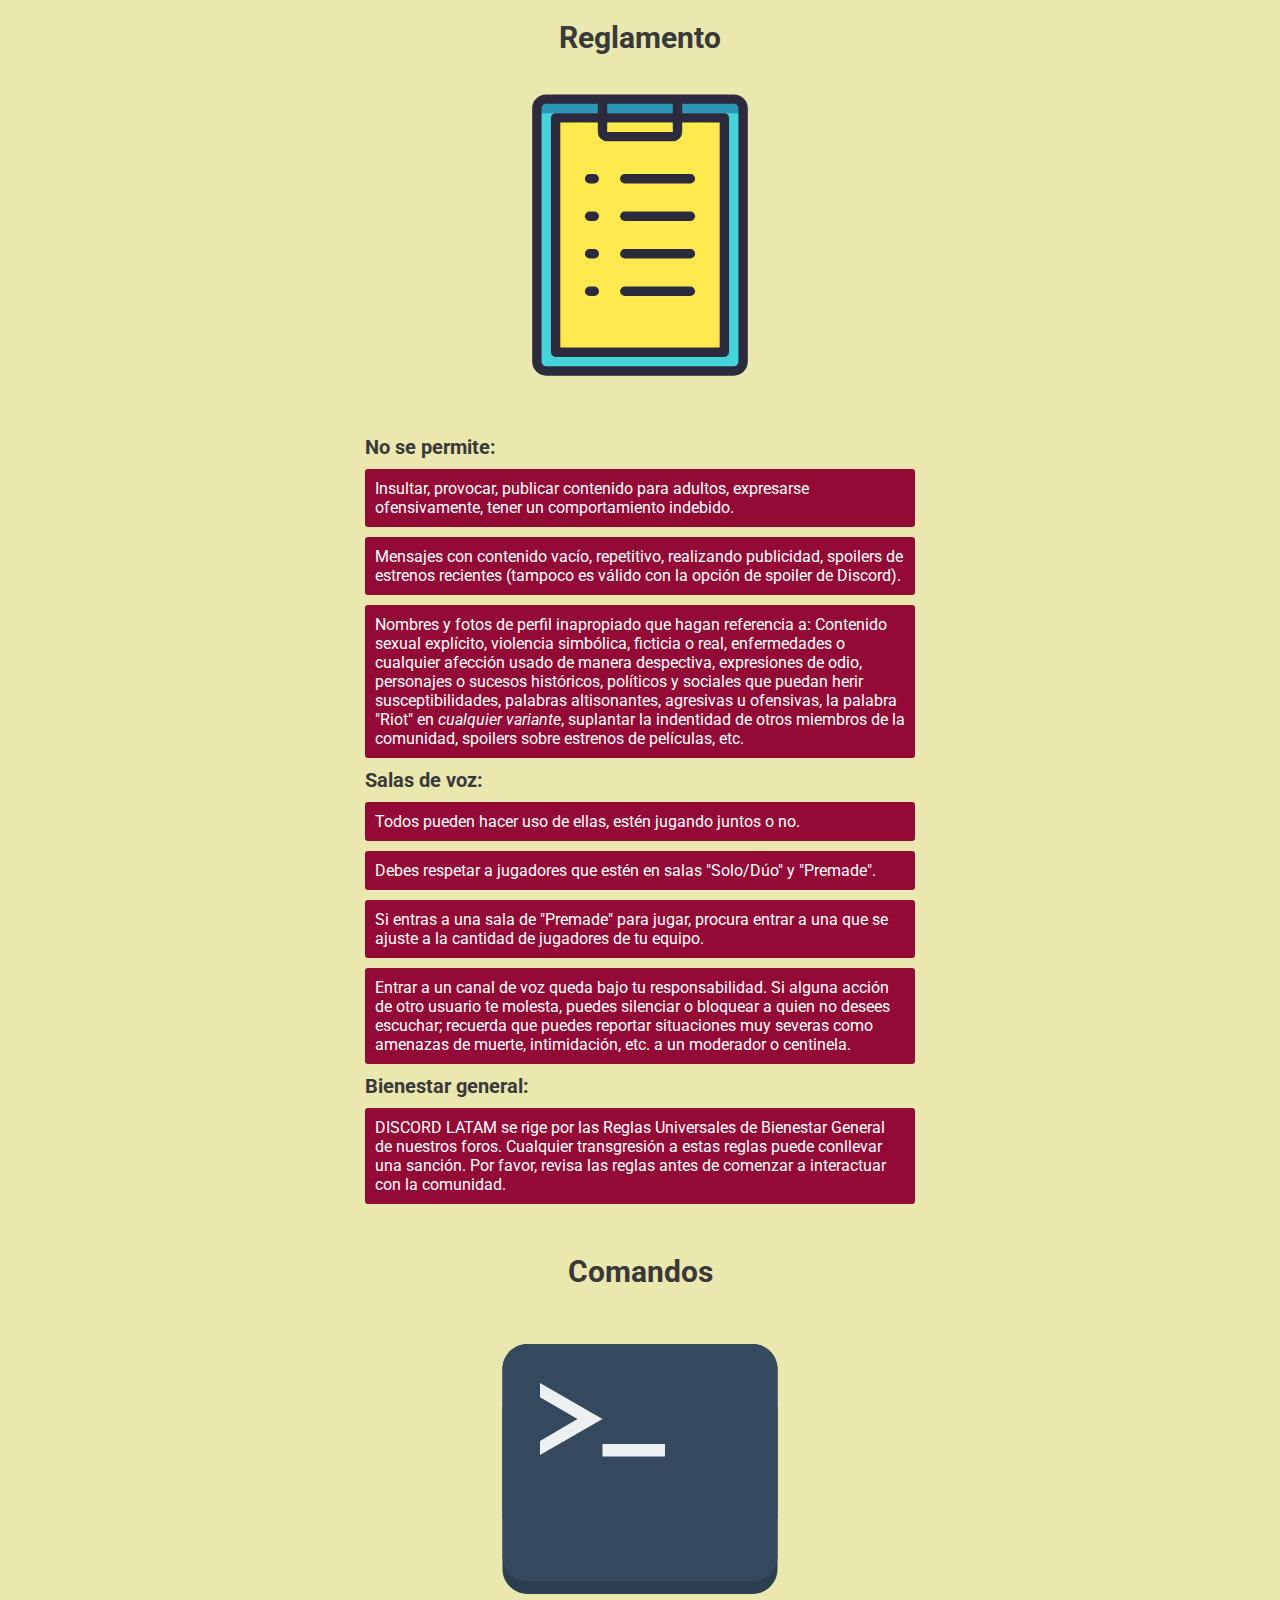
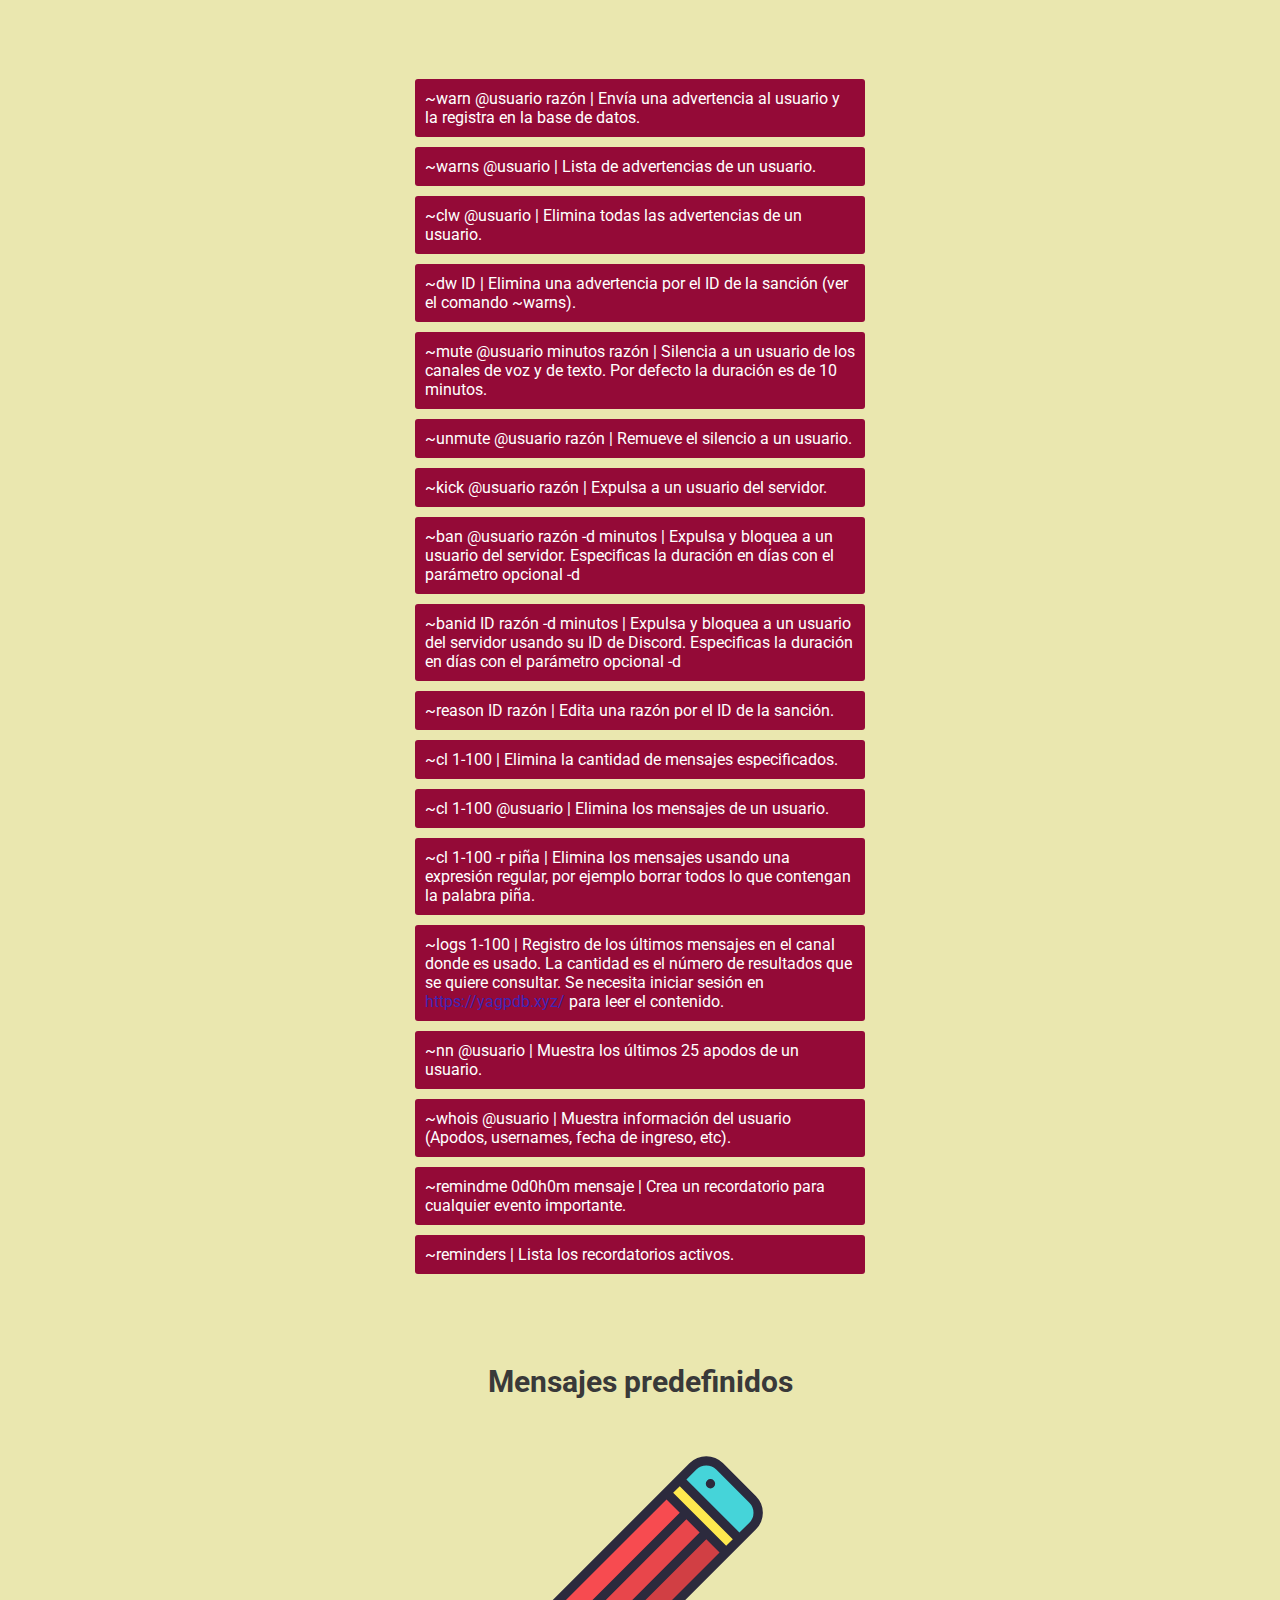
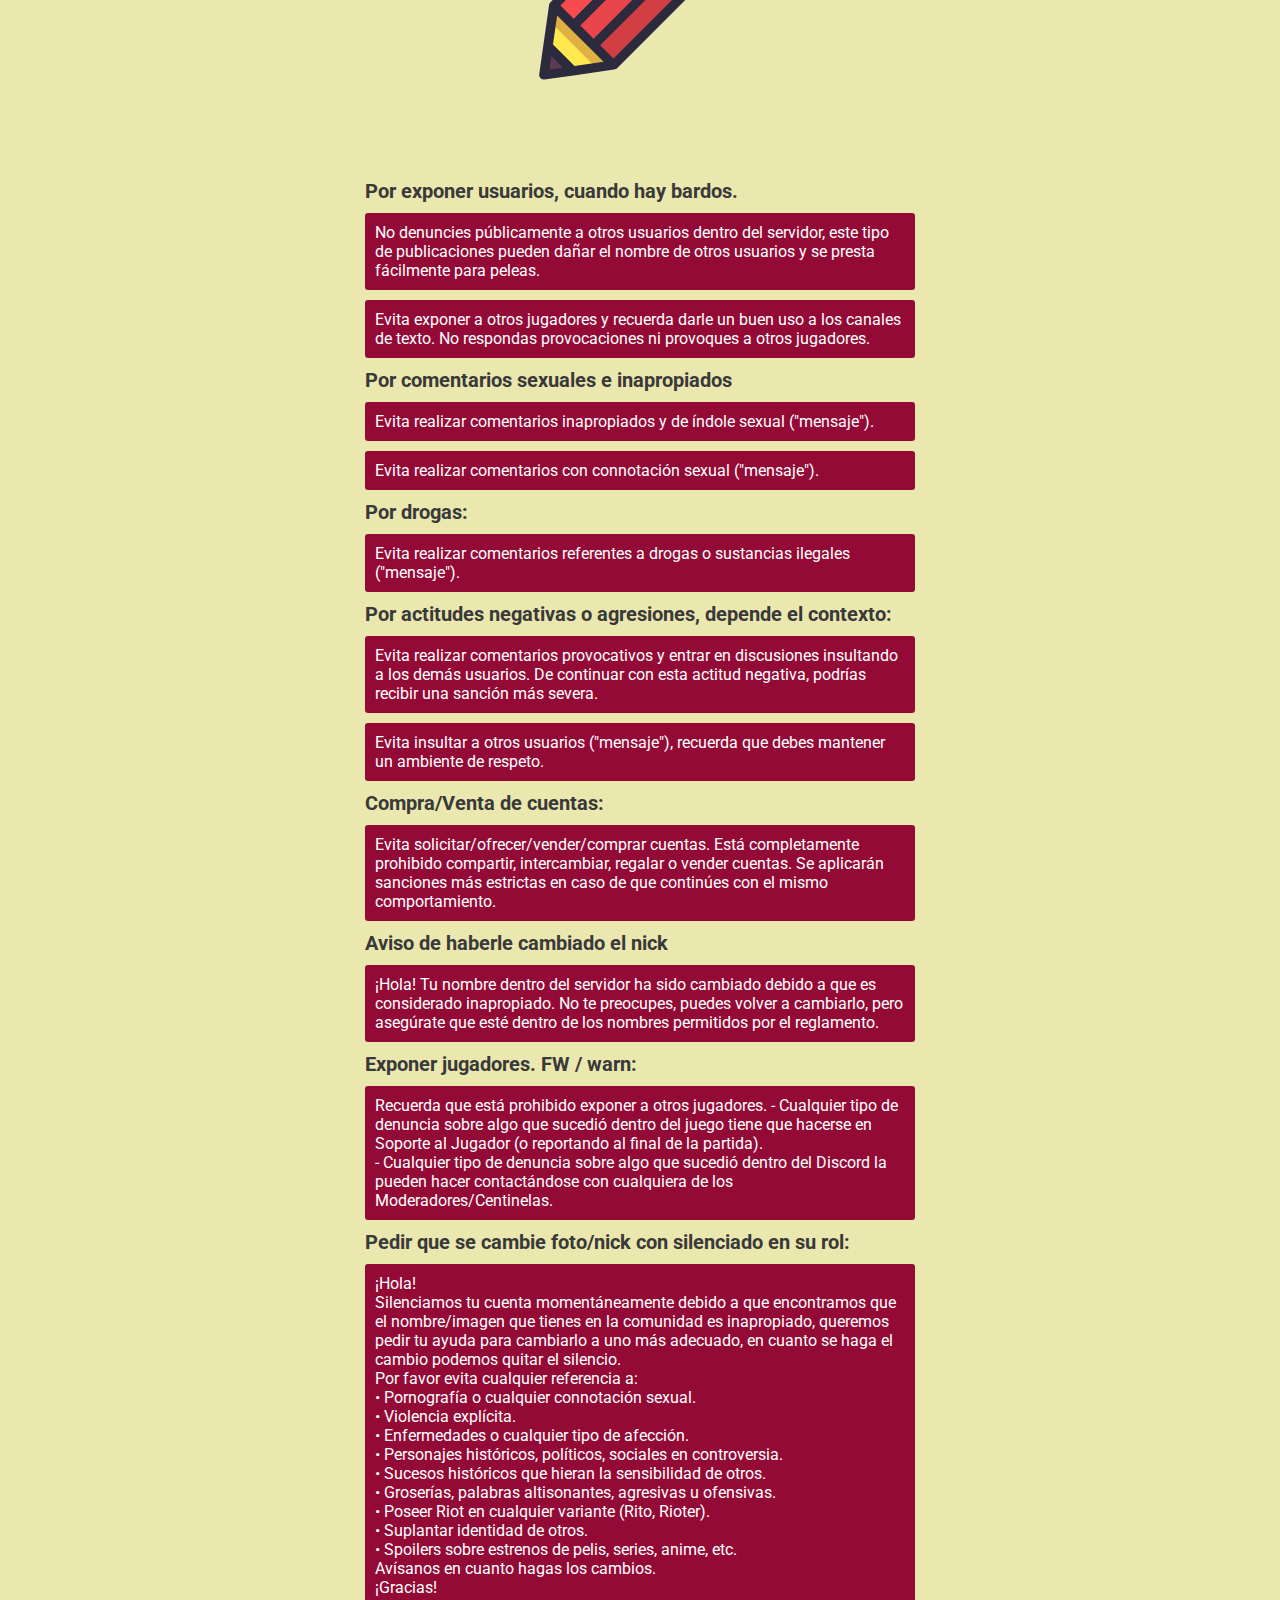
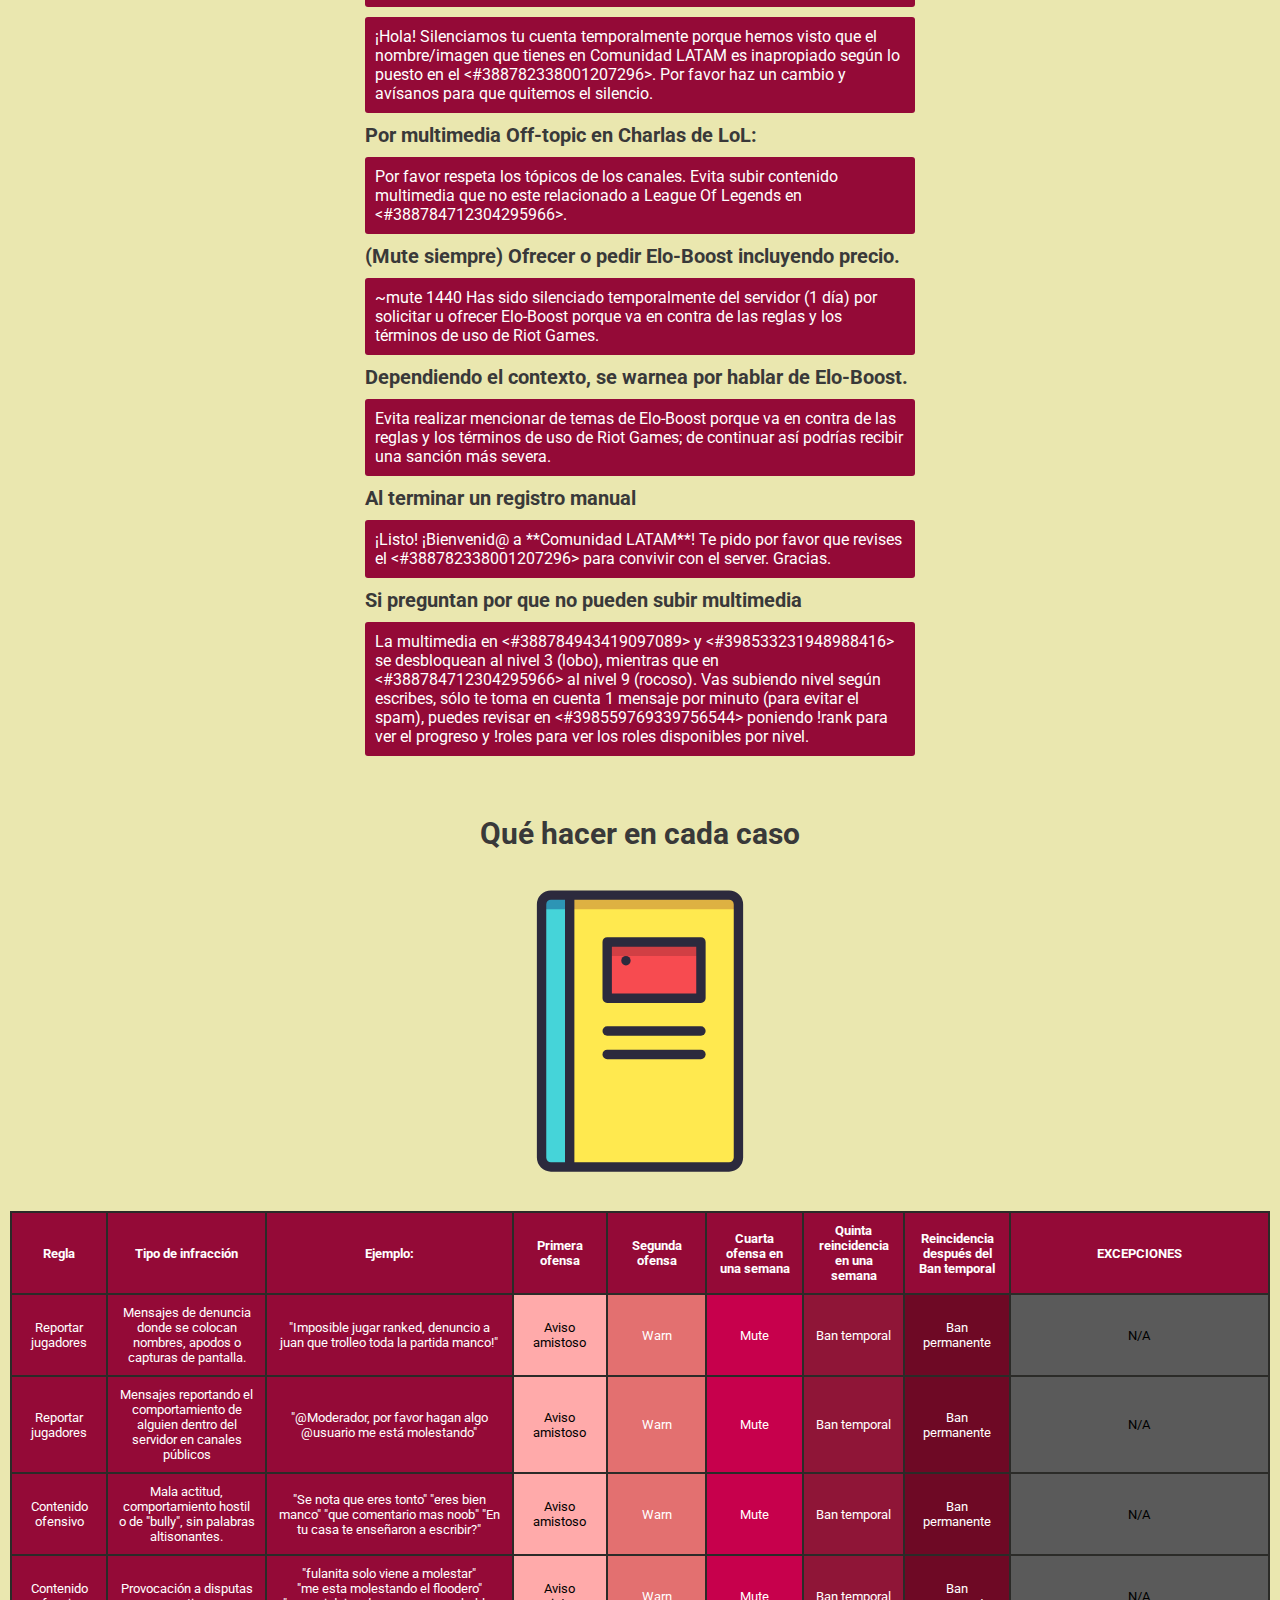
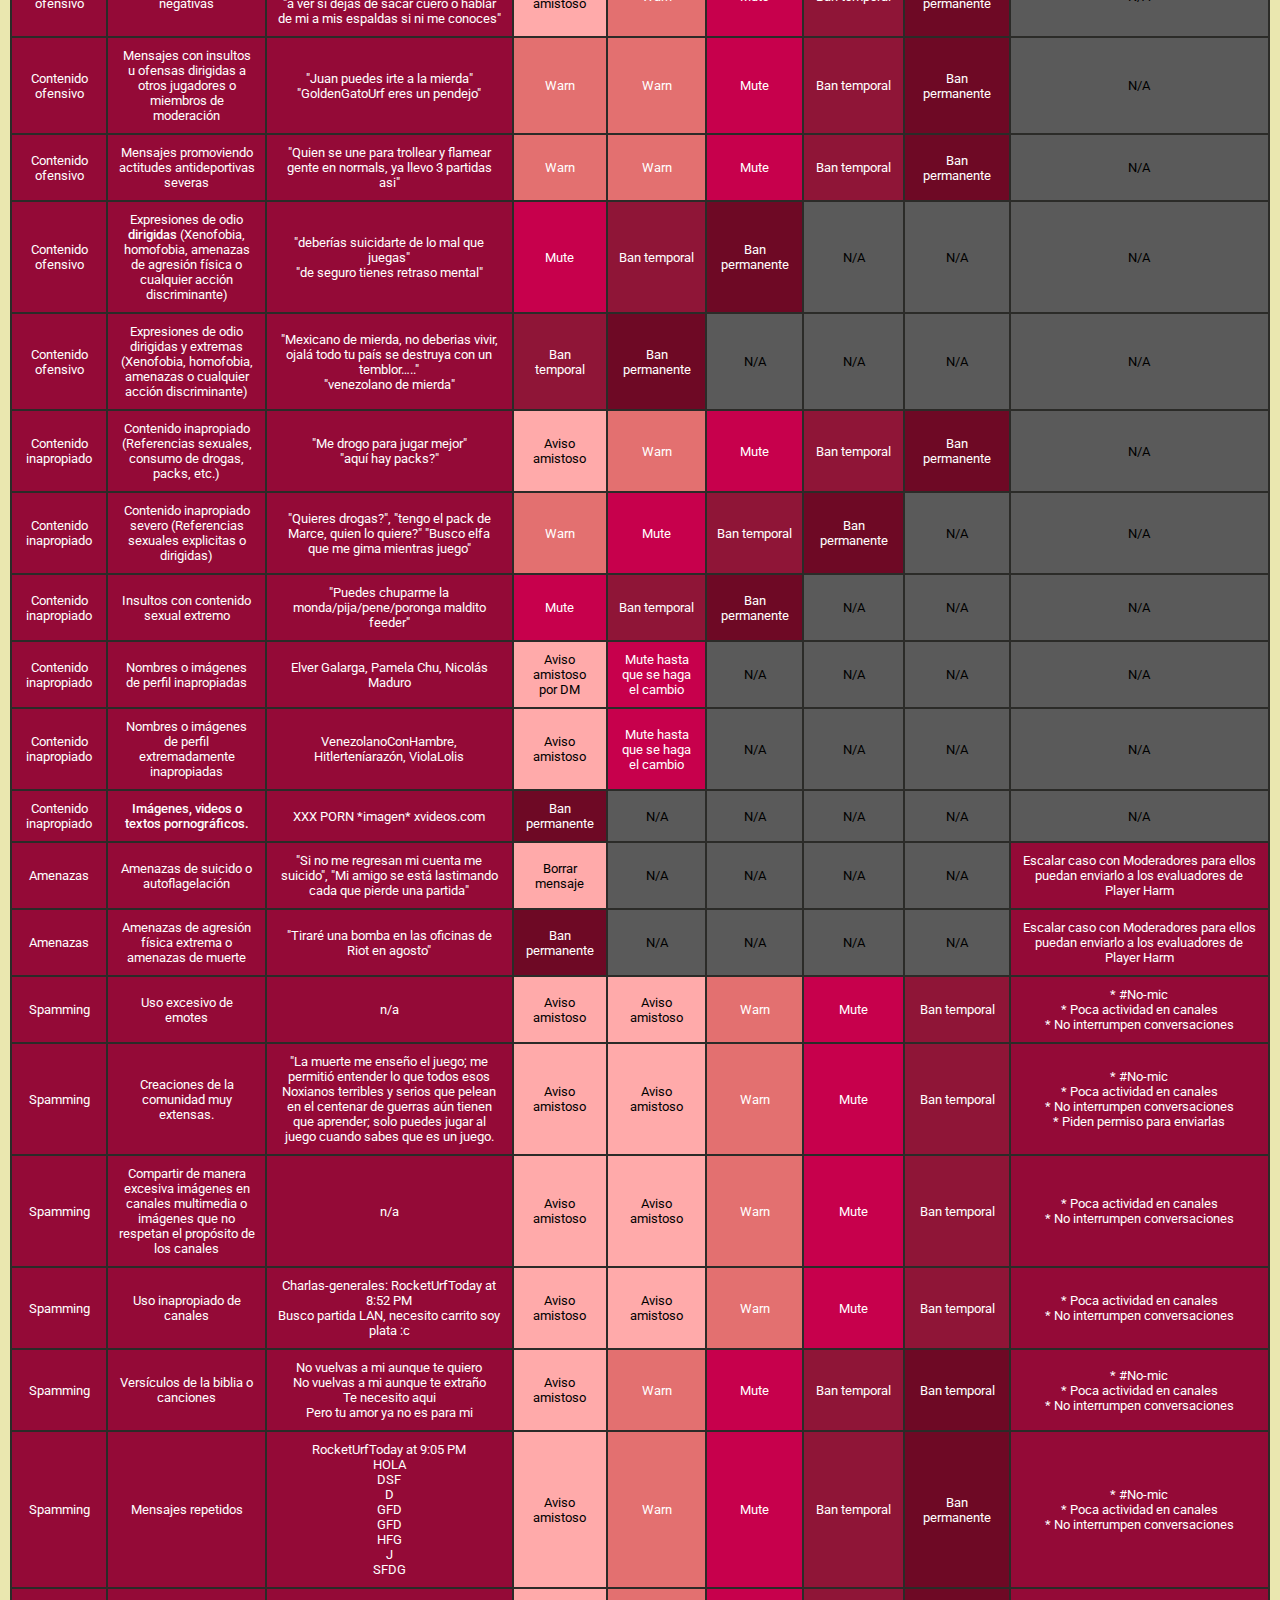
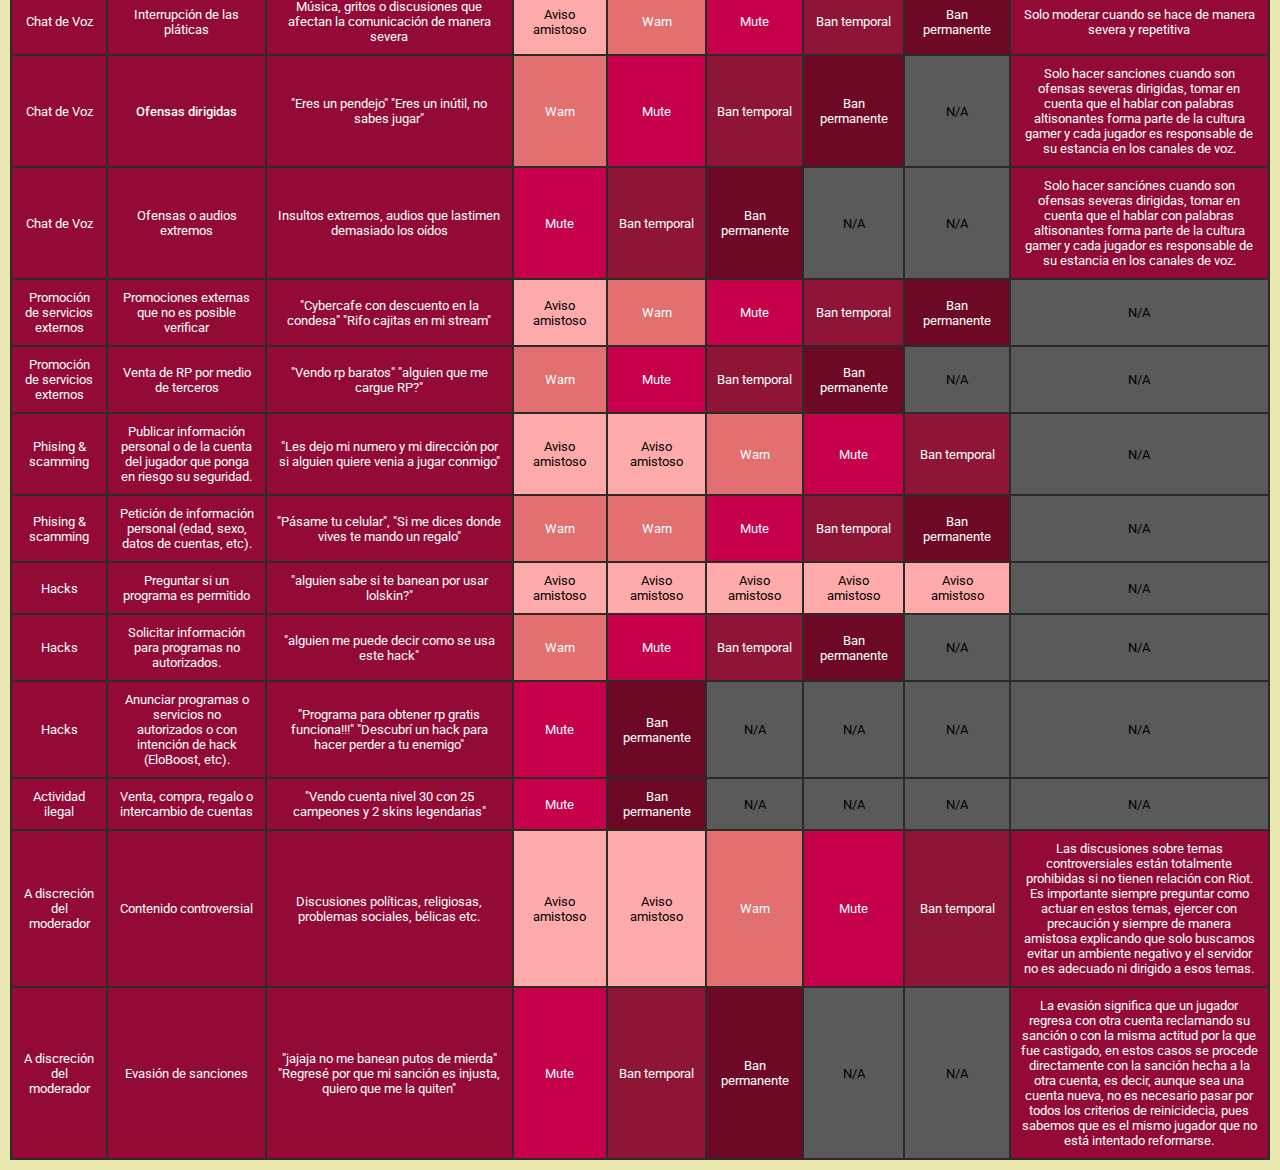
==== index.html @ f8a3f1a3 "Add files via upload" ====
<!DOCTYPE html>
<html lang="es-MX">
<head>
	<meta charset="UTF-8">
	<title>Ward Guide</title>
	<link href="https://fonts.googleapis.com/css?family=Roboto:400,500,700&display=swap" rel="stylesheet">
	<link rel="stylesheet" href="styles/css/main.css">
</head>
<body>
	<div class="main-container">
		<section>
			<div>
				<h2>Reglamento</h2>
				<img src="styles/images/regulation.svg">
				<ul>
					<p>No se permite:</p>
					<li>Insultar, provocar, publicar contenido para adultos, expresarse ofensivamente, tener un comportamiento indebido.</li>
					<li>Mensajes con contenido vacío, repetitivo, realizando publicidad, spoilers de estrenos recientes (tampoco es válido con la opción de spoiler de Discord).</li>
					<li>Nombres y fotos de perfil inapropiado que hagan referencia a: Contenido sexual explícito, violencia simbólica, ficticia o real, enfermedades o cualquier afección usado de manera despectiva, expresiones de odio, personajes o sucesos históricos, políticos y sociales que puedan herir susceptibilidades, palabras altisonantes, agresivas u ofensivas, la palabra "Riot" en <i>cualquier variante</i>, suplantar la indentidad de otros miembros de la comunidad, spoilers sobre estrenos de películas, etc.</li>
					<p>Salas de voz:</p>
					<li>Todos pueden hacer uso de ellas, estén jugando juntos o no.</li>
					<li>Debes respetar a jugadores que estén en salas "Solo/Dúo" y "Premade".</li>
					<li>Si entras a una sala de "Premade" para jugar, procura entrar a una que se ajuste a la cantidad de jugadores de tu equipo.</li>
					<li>Entrar a un canal de voz queda bajo tu responsabilidad. Si alguna acción de otro usuario te molesta, puedes silenciar o bloquear a quien no desees escuchar; recuerda que puedes reportar situaciones muy severas como amenazas de muerte, intimidación, etc. a un moderador o centinela.</li>
					<p>Bienestar general:</p>
					<li>DISCORD LATAM se rige por las Reglas Universales de Bienestar General de nuestros foros. Cualquier transgresión a estas reglas puede conllevar una sanción. Por favor, revisa las reglas antes de comenzar a interactuar con la comunidad.</li>
				</ul>

				<div>
					<h2>Comandos</h2>
					<img src="styles/images/commands.svg">
					<ul>
						<li>~warn @usuario razón | Envía una advertencia al usuario y la registra en la base de datos.</li>
						<li>~warns @usuario | Lista de advertencias de un usuario.</li>
						<li>~clw @usuario | Elimina todas las advertencias de un usuario.</li>
						<li>~dw ID | Elimina una advertencia por el ID de la sanción (ver el comando ~warns).</li>
						<li>~mute @usuario minutos razón | Silencia a un usuario de los canales de voz y de texto. Por defecto la duración es de 10 minutos.</li>
						<li>~unmute @usuario razón | Remueve el silencio a un usuario.</li>
						<li>~kick @usuario razón | Expulsa a un usuario del servidor.</li>
						<li>~ban @usuario razón -d minutos | Expulsa y bloquea a un usuario del servidor. Especificas la duración en días con el parámetro opcional -d</li>
						<li>~banid ID razón -d minutos | Expulsa y bloquea a un usuario del servidor usando su ID de Discord. Especificas la duración en días con el parámetro opcional -d</li>
						<li>~reason ID razón | Edita una razón por el ID de la sanción.</li>
						<li>~cl 1-100 | Elimina la cantidad de mensajes especificados.</li>
						<li>~cl 1-100 @usuario | Elimina los mensajes de un usuario.</li>
						<li>~cl 1-100 -r piña | Elimina los mensajes usando una expresión regular, por ejemplo borrar todos lo que contengan la palabra piña.</li>
						<li>~logs 1-100 | Registro de los últimos mensajes en el canal donde es usado. La cantidad es el número de resultados que se quiere consultar. Se necesita iniciar sesión en <a href="https://yagpdb.xyz/">https://yagpdb.xyz/</a> para leer el contenido.</li>
						<li>~nn @usuario | Muestra los últimos 25 apodos de un usuario.</li>
						<li>~whois @usuario | Muestra información del usuario (Apodos, usernames, fecha de ingreso, etc).</li>
						<li>~remindme 0d0h0m mensaje | Crea un recordatorio para cualquier evento importante.</li>
						<li>~reminders | Lista los recordatorios activos.</li>
					</ul>
				</div>
			</div>
			<div>
				<h2>Mensajes predefinidos</h2>
				<img id="rotate" src="styles/images/predefined_messages.svg">
				<ul>
					<p>Por exponer usuarios, cuando hay bardos.</p>
					<li>No denuncies públicamente a otros usuarios dentro del servidor, este tipo de publicaciones pueden dañar el nombre de otros usuarios y se presta fácilmente para peleas.</li>
					<li>Evita exponer a otros jugadores y recuerda darle un buen uso a los canales de texto. No respondas provocaciones ni provoques a otros jugadores.</li>
					<p>Por comentarios sexuales e inapropiados</p>
					<li>Evita realizar comentarios inapropiados y de índole sexual ("mensaje").</li>
					<li>Evita realizar comentarios con connotación sexual ("mensaje").</li>
					<p>Por drogas:</p>
					<li>Evita realizar comentarios referentes a drogas o sustancias ilegales ("mensaje").</li>
					<p>Por actitudes negativas o agresiones, depende el contexto:</p>
					<li>Evita realizar comentarios provocativos y entrar en discusiones insultando a los demás usuarios. De continuar con esta actitud negativa, podrías recibir una sanción más severa.</li>
					<li>Evita insultar a otros usuarios ("mensaje"), recuerda que debes mantener un ambiente de respeto.</li>
					<p>Compra/Venta de cuentas:</p>
					<li>Evita solicitar/ofrecer/vender/comprar cuentas. Está completamente prohibido compartir, intercambiar, regalar o vender cuentas. Se aplicarán sanciones más estrictas en caso de que continúes con el mismo comportamiento.</li>
					<p>Aviso de haberle cambiado el nick</p>
					<li>¡Hola! Tu nombre dentro del servidor ha sido cambiado debido a que es considerado inapropiado. No te preocupes, puedes volver a cambiarlo, pero asegúrate que esté dentro de los nombres permitidos por el reglamento.</li>
					<p>Exponer jugadores. FW / warn:</p>
					<li>Recuerda que está prohibido exponer a otros jugadores.
					- Cualquier tipo de denuncia sobre algo que sucedió dentro del juego tiene que hacerse en Soporte al Jugador (o reportando al final de la partida). <br/>- Cualquier tipo de denuncia sobre algo que sucedió dentro del Discord la pueden hacer contactándose con cualquiera de los Moderadores/Centinelas.</li>
					<p>Pedir que se cambie foto/nick con silenciado en su rol:</p>
					<li>¡Hola!<br/>Silenciamos tu cuenta momentáneamente debido a que encontramos que el nombre/imagen que tienes en la comunidad es inapropiado, queremos pedir tu ayuda para cambiarlo a uno más adecuado, en cuanto se haga el cambio podemos quitar el silencio.<br/>Por favor evita cualquier referencia a:<br/>
					• Pornografía o cualquier connotación sexual.<br/>
					• Violencia explícita.<br/>
					• Enfermedades o cualquier tipo de afección.<br/>
					• Personajes históricos, políticos, sociales en controversia.<br/>
					• Sucesos históricos que hieran la sensibilidad de otros.<br/>
					• Groserías, palabras altisonantes, agresivas u ofensivas.<br/>
					• Poseer Riot en cualquier variante (Rito, Rioter).<br/>
					• Suplantar identidad de otros.<br/>
					• Spoilers sobre estrenos de pelis, series, anime, etc.<br/>

					Avísanos en cuanto hagas los cambios.<br/>

					¡Gracias!</li>
					<li>¡Hola! Silenciamos tu cuenta temporalmente porque hemos visto que el nombre/imagen que tienes en Comunidad LATAM es inapropiado según lo puesto en el <#388782338001207296>. Por favor haz un cambio y avísanos para que quitemos el silencio.</li>
					<p>Por multimedia Off-topic en Charlas de LoL:</p>
					<li>Por favor respeta los tópicos de los canales. Evita subir contenido multimedia que no este relacionado a League Of Legends en <#388784712304295966>.</li>
					<p>(Mute siempre) Ofrecer o pedir Elo-Boost incluyendo precio.</p>
					<li>~mute 1440 Has sido silenciado temporalmente del servidor (1 día) por solicitar u ofrecer Elo-Boost porque va en contra de las reglas y los términos de uso de Riot Games.</li>
					<p>Dependiendo el contexto, se warnea por hablar de Elo-Boost.</p>
					<li>Evita realizar mencionar de temas de Elo-Boost porque va en contra de las reglas y los términos de uso de Riot Games; de continuar así podrías recibir una sanción más severa.</li>
					<p>Al terminar un registro manual</p>
					<li>¡Listo! ¡Bienvenid@ a **Comunidad LATAM**! Te pido por favor que revises el <#388782338001207296> para convivir con el server. Gracias.</li>
					<p>Si preguntan por que no pueden subir multimedia</p>
					<li>La multimedia en <#388784943419097089> y <#398533231948988416> se desbloquean al nivel 3 (lobo), mientras que en <#388784712304295966> al nivel 9 (rocoso). Vas subiendo nivel según escribes, sólo te toma en cuenta 1 mensaje por minuto (para evitar el spam), puedes revisar en <#398559769339756544> poniendo !rank para ver el progreso y !roles para ver los roles disponibles por nivel.</li>
				</ul>
			</div>

			<div class="howtodo">
					<h2>Qué hacer en cada caso</h2>
					<img src="styles/images/what_to_do.svg">
					<table>
						<thead>
							<th>Regla</th>
							<th>Tipo de infracción</th>
							<th>Ejemplo:</th>
							<th>Primera ofensa</th>
							<th>Segunda ofensa</th>
							<th>Cuarta ofensa en una semana</th>
							<th>Quinta reincidencia en una semana</th>
							<th>Reincidencia después del Ban temporal</th>
							<th>EXCEPCIONES</th>
						</thead>
						<tbody>
							<tr>
								<td>Reportar jugadores</td>
								<td>Mensajes de denuncia donde se colocan nombres, apodos o capturas de pantalla.</td>
								<td>"Imposible jugar ranked, denuncio a juan que trolleo toda la partida manco!"</td>
								<td class="fw">Aviso amistoso</td>
								<td class="warn">Warn</td>
								<td class="mute">Mute</td>
								<td class="tempBan">Ban temporal</td>
								<td class="permBan">Ban permanente</td>
								<td class="na">N/A</td>
							</tr>
							
							<tr>
								<td>Reportar jugadores</td>
								<td>Mensajes reportando el comportamiento de alguien dentro del servidor en canales públicos</td>
								<td>"@Moderador, por favor hagan algo @usuario me está molestando"</td>
								<td class="fw">Aviso amistoso</td>
								<td class="warn">Warn</td>
								<td class="mute">Mute</td>
								<td class="tempBan">Ban temporal</td>
								<td class="permBan">Ban permanente</td>
								<td class="na">N/A</td>
							</tr>

							<tr>
								<td>Contenido ofensivo</td>
								<td>Mala actitud, comportamiento hostil o de "bully", sin palabras altisonantes.</td>
								<td>"Se nota que eres tonto"  "eres bien manco" "que comentario mas noob" "En tu casa te enseñaron a escribir?"</td>
								<td class="fw">Aviso amistoso</td>
								<td class="warn">Warn</td>
								<td class="mute">Mute</td>
								<td class="tempBan">Ban temporal</td>
								<td class="permBan">Ban permanente</td>
								<td class="na">N/A</td>
							</tr>

							<tr>
								<td>Contenido ofensivo</td>
								<td>Provocación a disputas negativas</td>
								<td>"fulanita solo viene a molestar"<br/>"me esta molestando el floodero"<br/>"a ver si dejas de sacar cuero o hablar de mi a mis espaldas si ni me conoces"</td>
								<td class="fw">Aviso amistoso</td>
								<td class="warn">Warn</td>
								<td class="mute">Mute</td>
								<td class="tempBan">Ban temporal</td>
								<td class="permBan">Ban permanente</td>
								<td class="na">N/A</td>
							</tr>

							<tr>
								<td>Contenido ofensivo</td>
								<td>Mensajes con insultos  u ofensas  dirigidas a otros jugadores o miembros de moderación</td>
								<td>"Juan puedes irte a la mierda" "GoldenGatoUrf eres un pendejo"</td>
								<td class="warn">Warn</td>
								<td class="warn">Warn</td>
								<td class="mute">Mute</td>
								<td class="tempBan">Ban temporal</td>
								<td class="permBan">Ban permanente</td>
								<td class="na">N/A</td>
							</tr>

							<tr>
								<td>Contenido ofensivo</td>
								<td>Mensajes promoviendo actitudes antideportivas severas</td>
								<td>"Quien se une para trollear y flamear gente en normals, ya llevo 3 partidas asi"</td>
								<td class="warn">Warn</td>
								<td class="warn">Warn</td>
								<td class="mute">Mute</td>
								<td class="tempBan">Ban temporal</td>
								<td class="permBan">Ban permanente</td>
								<td class="na">N/A</td>
							</tr>

							<tr>
								<td>Contenido ofensivo</td>
								<td>Expresiones de odio <b>dirigidas</b> (Xenofobia, homofobia, amenazas de agresión física o cualquier acción discriminante)</td>
								<td>"deberías suicidarte de lo mal que juegas"<br/>"de seguro tienes retraso mental"</td>
								<td class="mute">Mute</td>
								<td class="tempBan">Ban temporal</td>
								<td class="permBan">Ban permanente</td>
								<td class="na">N/A</td>
								<td class="na">N/A</td>
								<td class="na">N/A</td>
							</tr>

							<tr>
								<td>Contenido ofensivo</td>
								<td>Expresiones de odio dirigidas y extremas (Xenofobia, homofobia, amenazas o cualquier acción discriminante)</td>
								<td>"Mexicano de mierda, no deberias vivir, ojalá todo tu país se destruya con un temblor….."<br/>"venezolano de mierda"</td>
								<td class="tempBan">Ban temporal</td>
								<td class="permBan">Ban permanente</td>
								<td class="na">N/A</td>
								<td class="na">N/A</td>
								<td class="na">N/A</td>
								<td class="na">N/A</td>
							</tr>

							<tr>
								<td>Contenido inapropiado</td>
								<td>Contenido inapropiado (Referencias sexuales, consumo de drogas, packs, etc.)</td>
								<td>"Me drogo para jugar mejor"<br/>"aquí hay packs?"</td>
								<td class="fw">Aviso amistoso</td>
								<td class="warn">Warn</td>
								<td class="mute">Mute</td>
								<td class="tempBan">Ban temporal</td>
								<td class="permBan">Ban permanente</td>
								<td class="na">N/A</td>
							</tr>

							<tr>
								<td>Contenido inapropiado</td>
								<td>Contenido inapropiado severo (Referencias sexuales explicitas o dirigidas)</td>
								<td>"Quieres drogas?", "tengo el pack de Marce, quien lo quiere?" "Busco elfa que me gima mientras juego"</td>
								<td class="warn">Warn</td>
								<td class="mute">Mute</td>
								<td class="tempBan">Ban temporal</td>
								<td class="permBan">Ban permanente</td>
								<td class="na">N/A</td>
								<td class="na">N/A</td>
							</tr>

							<tr>
								<td>Contenido inapropiado</td>
								<td>Insultos con contenido sexual extremo</td>
								<td>"Puedes chuparme la monda/pija/pene/poronga maldito feeder"</td>
								<td class="mute">Mute</td>
								<td class="tempBan">Ban temporal</td>
								<td class="permBan">Ban permanente</td>
								<td class="na">N/A</td>
								<td class="na">N/A</td>
								<td class="na">N/A</td>
							</tr>

							<tr>
								<td>Contenido inapropiado</td>
								<td>Nombres o imágenes de perfil inapropiadas</td>
								<td>Elver Galarga, Pamela Chu, Nicolás Maduro</td>
								<td class="fw">Aviso amistoso por DM</td>
								<td class="mute">Mute hasta que se haga el cambio</td>
								<td class="na">N/A</td>
								<td class="na">N/A</td>
								<td class="na">N/A</td>
								<td class="na">N/A</td>
							</tr>

							<tr>
								<td>Contenido inapropiado</td>
								<td>Nombres o imágenes de perfil extremadamente inapropiadas</td>
								<td>VenezolanoConHambre, Hitlerteníarazón, ViolaLolis</td>
								<td class="fw">Aviso amistoso</td>
								<td class="mute">Mute hasta que se haga el cambio</td>
								<td class="na">N/A</td>
								<td class="na">N/A</td>
								<td class="na">N/A</td>
								<td class="na">N/A</td>
							</tr>

							<tr>
								<td>Contenido inapropiado</td>
								<td><b>Imágenes, videos o textos pornográficos.</b></td>
								<td>XXX PORN *imagen* xvideos.com</td>
								<td class="permBan">Ban permanente</td>
								<td class="na">N/A</td>
								<td class="na">N/A</td>
								<td class="na">N/A</td>
								<td class="na">N/A</td>
								<td class="na">N/A</td>
							</tr>

							<tr>
								<td>Amenazas</td>
								<td>Amenazas de suicido o autoflagelación</td>
								<td>"Si no me regresan mi cuenta me suicido", "Mi amigo se está lastimando cada que pierde una partida"</td>
								<td class="fw">Borrar mensaje</td>
								<td class="na">N/A</td>
								<td class="na">N/A</td>
								<td class="na">N/A</td>
								<td class="na">N/A</td>
								<td>Escalar caso con Moderadores para ellos puedan enviarlo a los evaluadores de Player Harm</td>
							</tr>

							<tr>
								<td>Amenazas</td>
								<td>Amenazas de agresión física extrema o amenazas de muerte</td>
								<td>"Tiraré una bomba en las oficinas de Riot en agosto"</td>
								<td class="permBan">Ban permanente</td>
								<td class="na">N/A</td>
								<td class="na">N/A</td>
								<td class="na">N/A</td>
								<td class="na">N/A</td>
								<td>Escalar caso con Moderadores para ellos puedan enviarlo a los evaluadores de Player Harm</td>
							</tr>

							<tr>
								<td>Spamming</td>
								<td>Uso excesivo de emotes</td>
								<td>n/a</td>
								<td class="fw">Aviso amistoso</td>
								<td class="fw">Aviso amistoso</td>
								<td class="warn">Warn</td>
								<td class="mute">Mute</td>
								<td class="tempBan">Ban temporal</td>
								<td>* #No-mic<br/>* Poca actividad en canales<br/>* No interrumpen conversaciones</td>
							</tr>

							<tr>
								<td>Spamming</td>
								<td>Creaciones de la comunidad muy extensas.</td>
								<td>"La muerte me enseño el juego; me permitió entender lo que todos esos Noxianos terribles y serios que pelean en el centenar de guerras aún tienen que aprender; solo puedes jugar al juego cuando sabes que es un juego.</td>
								<td class="fw">Aviso amistoso</td>
								<td class="fw">Aviso amistoso</td>
								<td class="warn">Warn</td>
								<td class="mute">Mute</td>
								<td class="tempBan">Ban temporal</td>
								<td>* #No-mic<br/>* Poca actividad en canales<br/>* No interrumpen conversaciones<br/>* Piden permiso para enviarlas</td>
							</tr>

							<tr>
								<td>Spamming</td>
								<td>Compartir de manera excesiva imágenes en canales multimedia o imágenes que no respetan el propósito de los canales</td>
								<td>n/a</td>
								<td class="fw">Aviso amistoso</td>
								<td class="fw">Aviso amistoso</td>
								<td class="warn">Warn</td>
								<td class="mute">Mute</td>
								<td class="tempBan">Ban temporal</td>
								<td>* Poca actividad en canales<br/>* No interrumpen conversaciones</td>
							</tr>

							<tr>
								<td>Spamming</td>
								<td>Uso inapropiado de canales</td>
								<td>Charlas-generales: RocketUrfToday at 8:52 PM<br/>Busco partida LAN, necesito carrito soy plata :c</td>
								<td class="fw">Aviso amistoso</td>
								<td class="fw">Aviso amistoso</td>
								<td class="warn">Warn</td>
								<td class="mute">Mute</td>
								<td class="tempBan">Ban temporal</td>
								<td>* Poca actividad en canales<br/>* No interrumpen conversaciones</td>
							</tr>

							<tr>
								<td>Spamming</td>
								<td>Versículos de la biblia o canciones</td>
								<td>No vuelvas a mi aunque te quiero<br/>No vuelvas a mi aunque te extraño<br/>Te necesito aqui<br/>Pero tu amor ya no es para mi</td>
								<td class="fw">Aviso amistoso</td>
								<td class="warn">Warn</td>
								<td class="mute">Mute</td>
								<td class="tempBan">Ban temporal</td>
								<td class="permBan">Ban temporal</td>
								<td>* #No-mic<br/>* Poca actividad en canales<br/>* No interrumpen conversaciones</td>
							</tr>

							<tr>
								<td>Spamming</td>
								<td>Mensajes repetidos</td>
								<td>RocketUrfToday at 9:05 PM<br/>HOLA<br/>DSF<br/>D<br/>GFD<br/>GFD<br/>HFG<br/>J<br/>SFDG</td>
								<td class="fw">Aviso amistoso</td>
								<td class="warn">Warn</td>
								<td class="mute">Mute</td>
								<td class="tempBan">Ban temporal</td>
								<td class="permBan">Ban permanente</td>
								<td>* #No-mic<br/>* Poca actividad en canales<br/>* No interrumpen conversaciones</td>
							</tr>

							<tr>
								<td>Chat de Voz</td>
								<td>Interrupción de las pláticas</td>
								<td>Música, gritos o discusiones que afectan la comunicación de manera severa</td>
								<td class="fw">Aviso amistoso</td>
								<td class="warn">Warn</td>
								<td class="mute">Mute</td>
								<td class="tempBan">Ban temporal</td>
								<td class="permBan">Ban permanente</td>
								<td>Solo moderar cuando se hace de manera severa y repetitiva</td>
							</tr>

							<tr>
								<td>Chat de Voz</td>
								<td><b>Ofensas dirigidas</b></td>
								<td>"Eres un pendejo" "Eres un inútil, no sabes jugar"</td>
								<td class="warn">Warn</td>
								<td class="mute">Mute</td>
								<td class="tempBan">Ban temporal</td>
								<td class="permBan">Ban permanente</td>
								<td class="na">N/A</td>
								<td>Solo hacer sanciones cuando son ofensas severas dirigidas, tomar en cuenta que el hablar con palabras altisonantes forma parte de la cultura gamer y cada jugador es responsable de su estancia en los canales de voz.</td>
							</tr>

							<tr>
								<td>Chat de Voz</td>
								<td>Ofensas o audios extremos</td>
								<td>Insultos extremos, audios que lastimen demasiado los oídos</td>
								<td class="mute">Mute</td>
								<td class="tempBan">Ban temporal</td>
								<td class="permBan">Ban permanente</td>
								<td class="na">N/A</td>
								<td class="na">N/A</td>
								<td>Solo hacer sanciónes cuando son ofensas severas dirigidas, tomar en cuenta que el hablar con palabras altisonantes forma parte de la cultura gamer y cada jugador es responsable de su estancia en los canales de voz.</td>
							</tr>

							<tr>
								<td>Promoción de servicios externos</td>
								<td>Promociones externas que no es posible verificar</td>
								<td>"Cybercafe con descuento en la condesa" "Rifo cajitas en mi stream"</td>
								<td class="fw">Aviso amistoso</td>
								<td class="warn">Warn</td>
								<td class="mute">Mute</td>
								<td class="tempBan">Ban temporal</td>
								<td class="permBan">Ban permanente</td>
								<td class="na">N/A</td>
							</tr>

							<tr>
								<td>Promoción de servicios externos</td>
								<td>Venta de RP por medio de terceros</td>
								<td>"Vendo rp baratos" "alguien que me cargue RP?"</td>
								<td class="warn">Warn</td>
								<td class="mute">Mute</td>
								<td class="tempBan">Ban temporal</td>
								<td class="permBan">Ban permanente</td>
								<td class="na">N/A</td>
								<td class="na">N/A</td>
							</tr>

							<tr>
								<td>Phising & scamming</td>
								<td>Publicar información personal o de la cuenta del jugador que ponga en riesgo su seguridad.</td>
								<td>"Les dejo mi numero y mi dirección por si alguien quiere venia a jugar conmigo"</td>
								<td class="fw">Aviso amistoso</td>
								<td class="fw">Aviso amistoso</td>
								<td class="warn">Warn</td>
								<td class="mute">Mute</td>
								<td class="tempBan">Ban temporal</td>
								<td class="na">N/A</td>
							</tr>

							<tr>
								<td>Phising & scamming</td>
								<td>Petición de información personal (edad, sexo, datos de cuentas, etc).</td>
								<td>"Pásame tu celular", "Si me dices donde vives te mando un regalo"</td>
								<td class="warn">Warn</td>
								<td class="warn">Warn</td>
								<td class="mute">Mute</td>
								<td class="tempBan">Ban temporal</td>
								<td class="permBan">Ban permanente</td>
								<td class="na">N/A</td>
							</tr>

							<tr>
								<td>Hacks</td>
								<td>Preguntar si un programa es permitido</td>
								<td>"alguien sabe si te banean por usar lolskin?"</td>
								<td class="fw">Aviso amistoso</td>
								<td class="fw">Aviso amistoso</td>
								<td class="fw">Aviso amistoso</td>
								<td class="fw">Aviso amistoso</td>
								<td class="fw">Aviso amistoso</td>
								<td class="na">N/A</td>
							</tr>

							<tr>
								<td>Hacks</td>
								<td>Solicitar información para programas no autorizados.</td>
								<td>"alguien me puede decir como se usa este hack"</td>
								<td class="warn">Warn</td>
								<td class="mute">Mute</td>
								<td class="tempBan">Ban temporal</td>
								<td class="permBan">Ban permanente</td>
								<td class="na">N/A</td>
								<td class="na">N/A</td>
							</tr>

							<tr>
								<td>Hacks</td>
								<td>Anunciar programas o servicios no autorizados o con intención de hack (EloBoost, etc).</td>
								<td>"Programa para obtener rp gratis funciona!!!" "Descubrí un hack para hacer perder a tu enemigo"</td>
								<td class="mute">Mute</td>
								<td class="permBan">Ban permanente</td>
								<td class="na">N/A</td>
								<td class="na">N/A</td>
								<td class="na">N/A</td>
								<td class="na">N/A</td>
							</tr>

							<tr>
								<td>Actividad ilegal</td>
								<td>Venta, compra, regalo o intercambio de cuentas</td>
								<td>"Vendo cuenta nivel 30 con 25 campeones y 2 skins legendarias"</td>
								<td class="mute">Mute</td>
								<td class="permBan">Ban permanente</td>
								<td class="na">N/A</td>
								<td class="na">N/A</td>
								<td class="na">N/A</td>
								<td class="na">N/A</td>
							</tr>

							<tr>
								<td>A discreción del moderador</td>
								<td>Contenido controversial</td>
								<td>Discusiones políticas, religiosas, problemas sociales, bélicas etc.</td>
								<td class="fw">Aviso amistoso</td>
								<td class="fw">Aviso amistoso</td>
								<td class="warn">Warn</td>
								<td class="mute">Mute</td>
								<td class="tempBan">Ban temporal</td>
								<td>Las discusiones sobre temas controversiales están totalmente prohibidas si no tienen relación con Riot.<br/>Es importante siempre preguntar como actuar en estos temas, ejercer con precaución y siempre de manera amistosa explicando que solo buscamos evitar un ambiente negativo y el servidor no es adecuado ni dirigido a esos temas.</td>
							</tr>

							<tr>
								<td>A discreción del moderador</td>
								<td>Evasión de sanciones</td>
								<td>"jajaja no me banean putos de mierda" "Regresé por que mi sanción es injusta, quiero que me la quiten"</td>
								<td class="mute">Mute</td>
								<td class="tempBan">Ban temporal</td>
								<td class="permBan">Ban permanente</td>
								<td class="na">N/A</td>
								<td class="na">N/A</td>
								<td>La evasión significa que un jugador regresa con otra cuenta reclamando su sanción o con la misma actitud por la que fue castigado, en estos casos se procede directamente con la sanción hecha a la otra cuenta, es decir, aunque sea una cuenta nueva, no es necesario pasar por todos los criterios de reinicidecia, pues sabemos que es el mismo jugador que no está intentado reformarse.</td>
							</tr>
						</tbody>
					</table>
				</div>
		</section>
	</div>
</body>
</html>
---- styles/css/main.css ----
/*Variables*/

:root {
	/*General colors*/
	--bgColor: #EAE7AF;
	--mainFont: 'Roboto', sans-serif;
	--fontColor: #393939;
	--linkColor: #3F25B4;
	--linkColorHover: #5332EB;

	/*Table colors*/
	--friendlyWarnColor: #FFAAAA;
	--warnColor: #E37070;
	--muteColor: #c7004c;
	--tempBanColor: #8F1537;
	--permBan: #6E0925;
	--naColor: #5A5A5A;
}

/*General*/

* {
	margin: 0;
	padding: 0;
	box-sizing: border-box;
	-moz-box-sizing: border-box;
	-o-box-sizing: border-box;
	-webkit-box-sizing: border-box;
}

body {
	background-color: var(--bgColor);
	font-family: var(--mainFont);
}

b { font-weight: 500; }

a { color: var(--linkColor); text-decoration: none; }
a:hover { color: var(--linkColorHover); }

/*Main Content*/

.main-container { max-width: 1366px; }

.main-container section {
	display: flex;
	flex-wrap: wrap;
	justify-content: space-around;
	margin: auto;
}

.main-container section div {
	display: flex;
	flex-direction: column;
	max-width: 650px;
	align-items: center;
	padding: 20px 50px;
}

.main-container section div h2 {
	text-align: center;
	font-size: 30px;
	font-weight: bold;
	color: var(--fontColor);
	position: relative;
	z-index: 1;
}

.main-container section div img {
	width: 300px;
	margin: 30px 0;
}

.main-container #rotate { transform: rotateZ(45deg); }

.main-container section div ul { margin: 20px 0; }

.main-container section div ul p {
	font-weight: bold;
	font-size: 20px;
	color: var(--fontColor);
}

.main-container section div ul li {
	margin: 10px 0;
	background-color: #940A37;
	color: #fff;
	padding: 10px;
	border-radius: 3px;
	list-style: none;
}

/*Table Styles*/

.main-container .howtodo {
	max-width: 100%;
	padding: 10px;
}

.howtodo table {
	background-color: #2b2b28;
	font-size: 13px;
	text-align: center;
	color: #fff;
}

.howtodo th { padding: 10px; }

.howtodo tr { background-color: #940a37; }

.howtodo td {
	background-color: #940a37;
	padding: 10px;
}

.howtodo .fw,
.howtodo .na { color: #000; }

.howtodo .fw { background-color: var(--friendlyWarnColor); }

.howtodo .warn { background-color: var(--warnColor); }

.howtodo .mute { background-color: var(--muteColor); }

.howtodo .tempBan { background-color: var(--tempBanColor); }

.howtodo .permBan { background-color: var(--permBan); }

.howtodo .na { background-color: var(--naColor); }
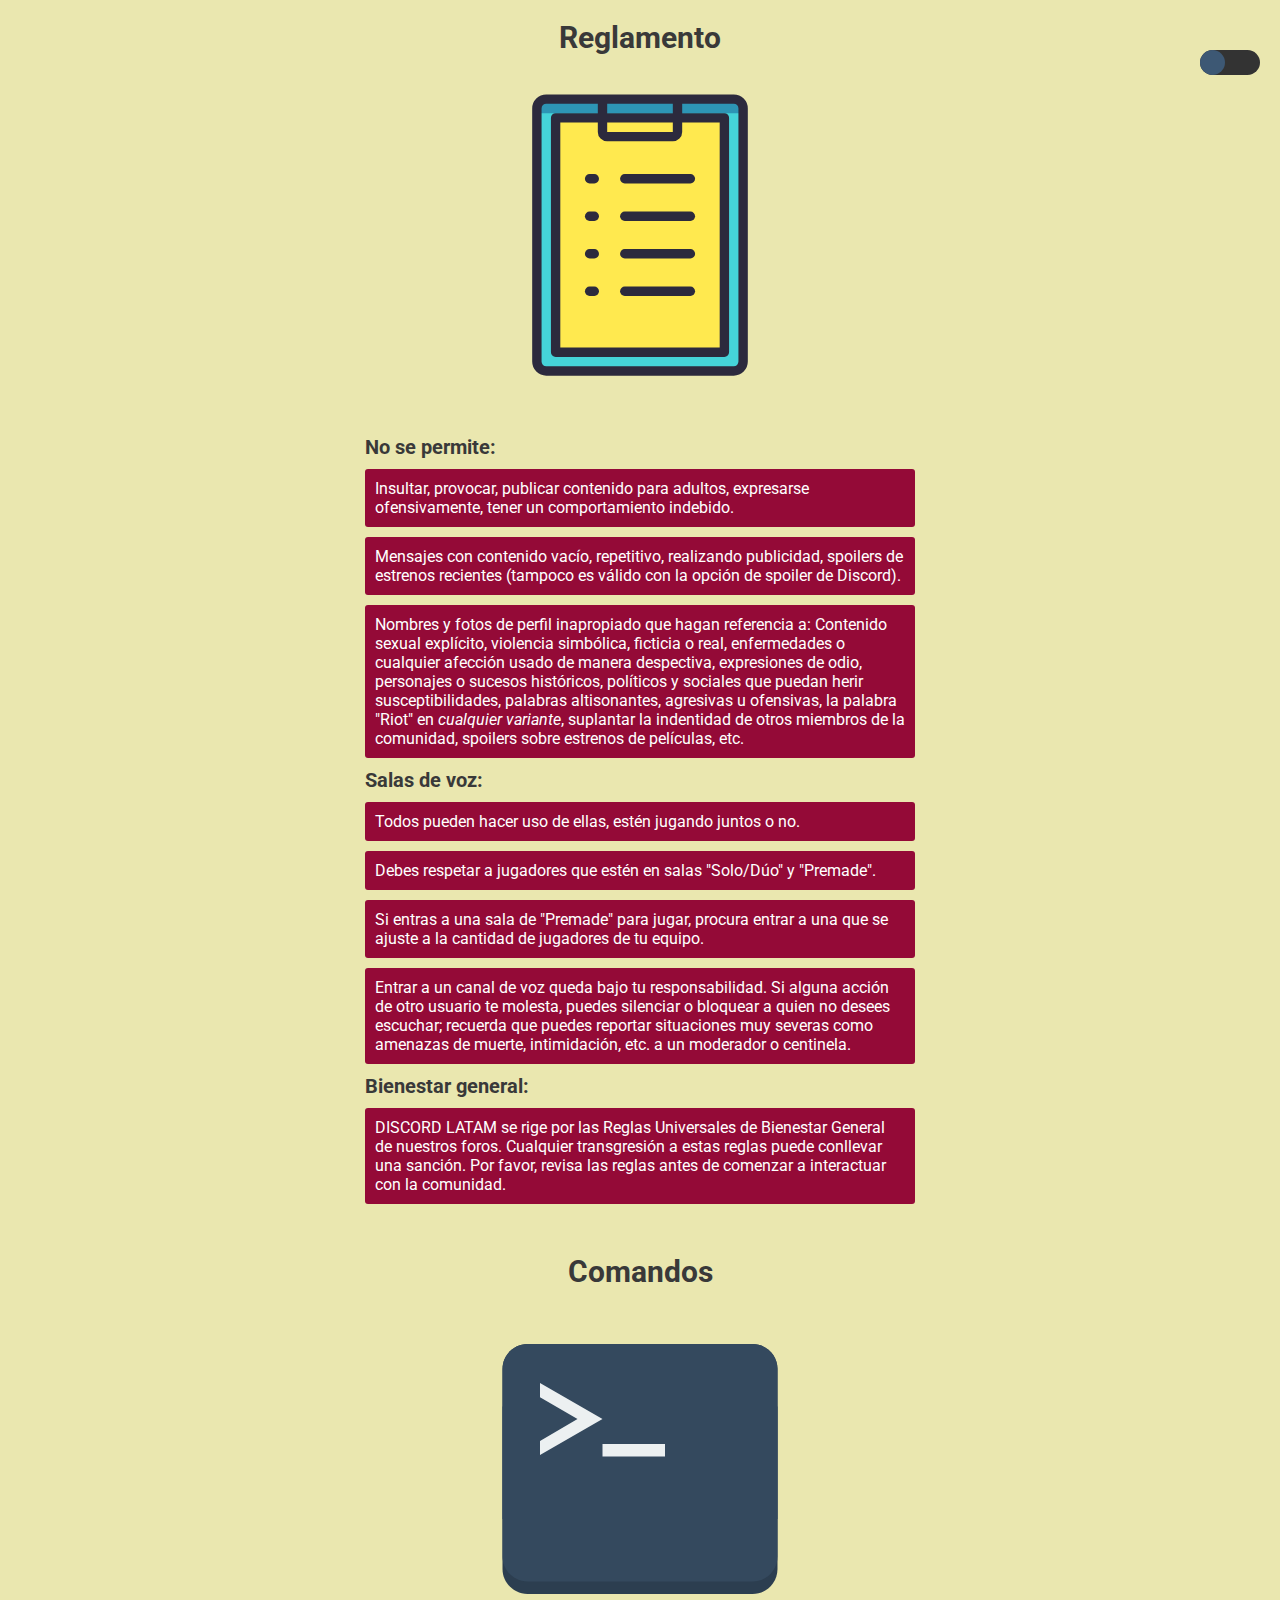
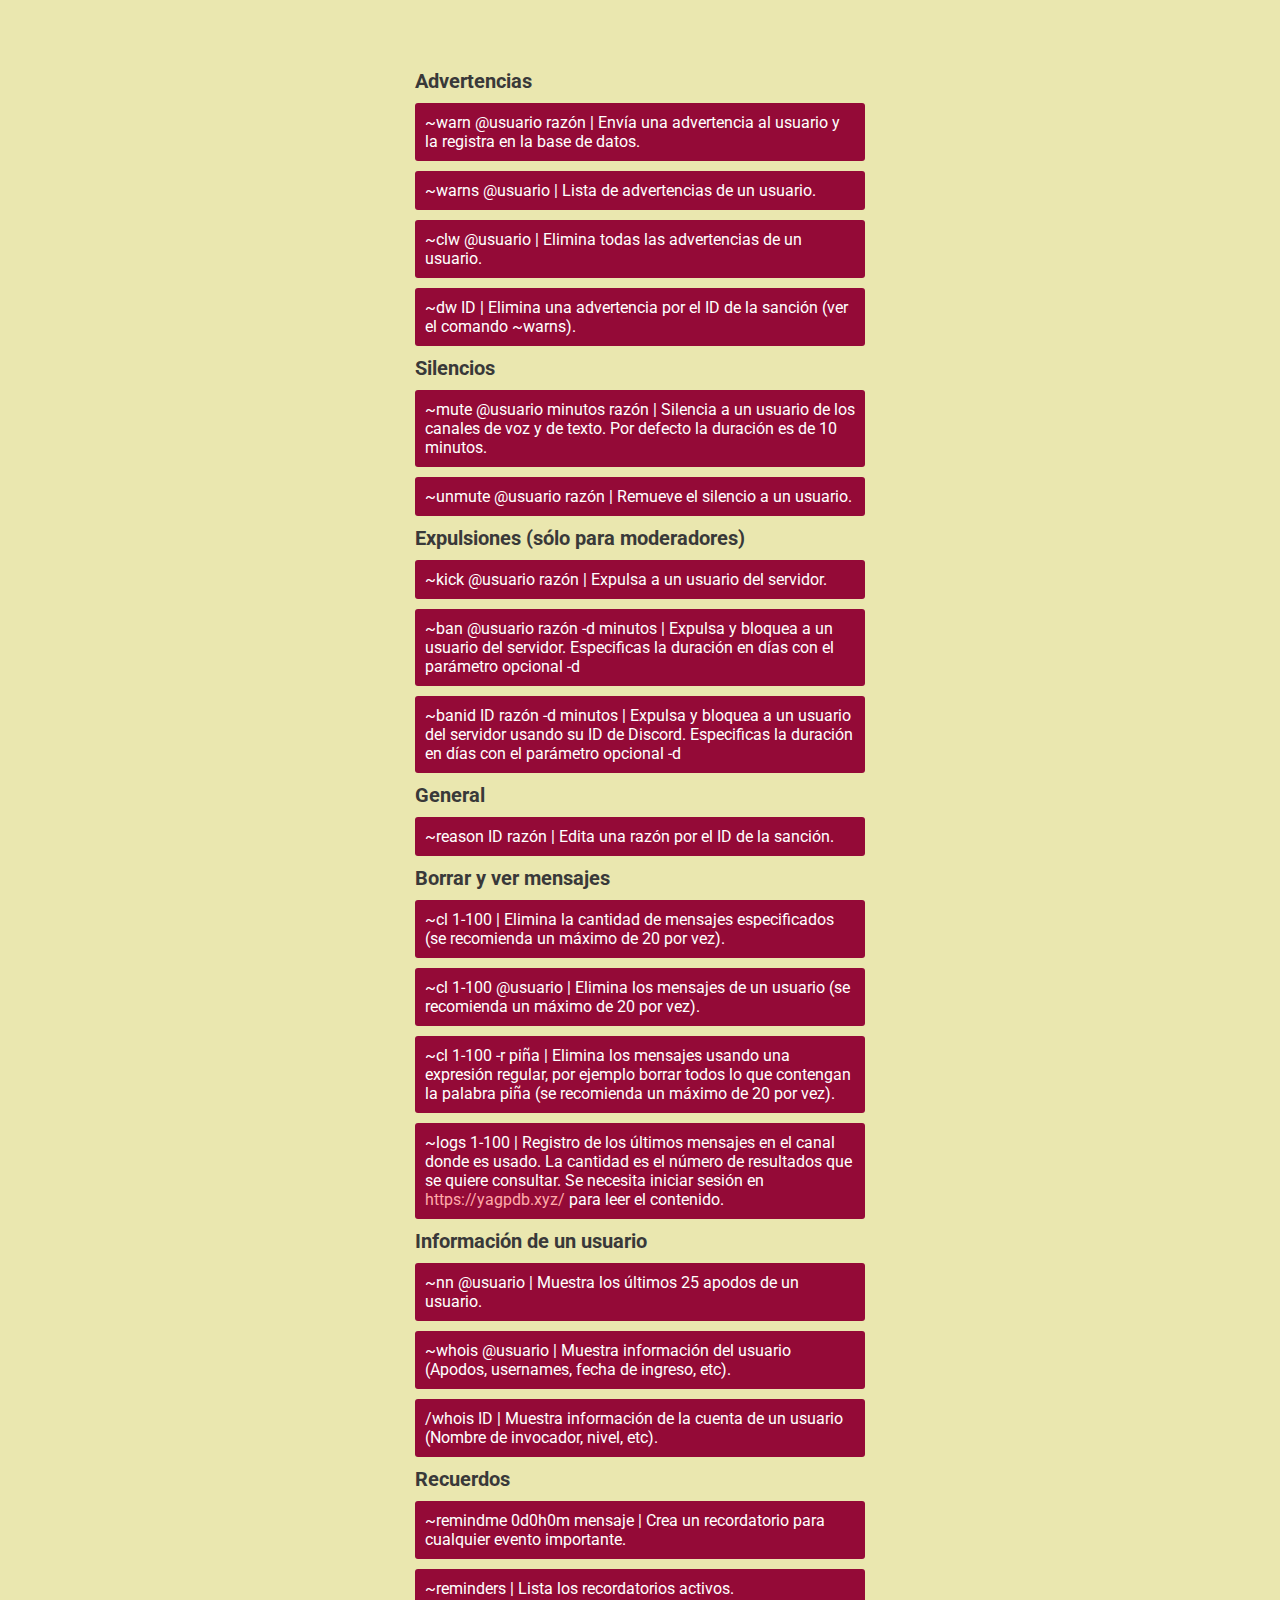
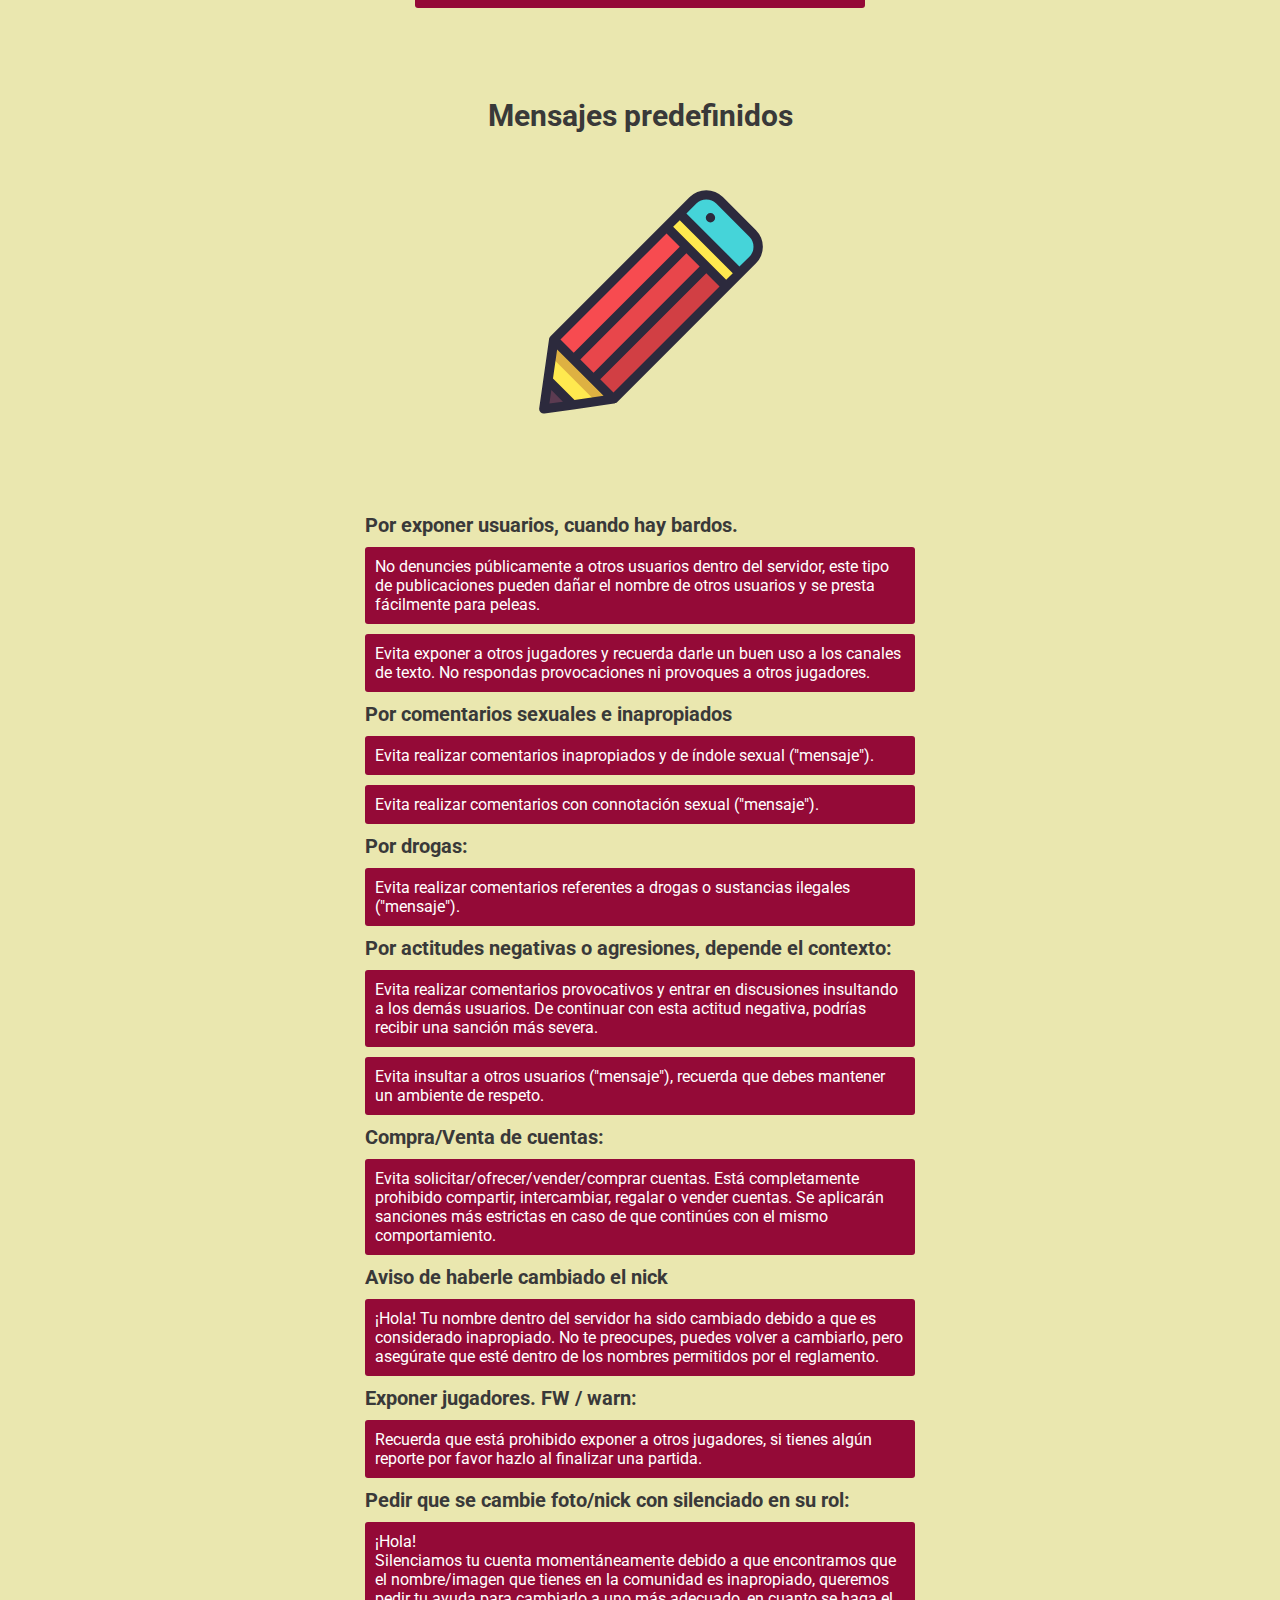
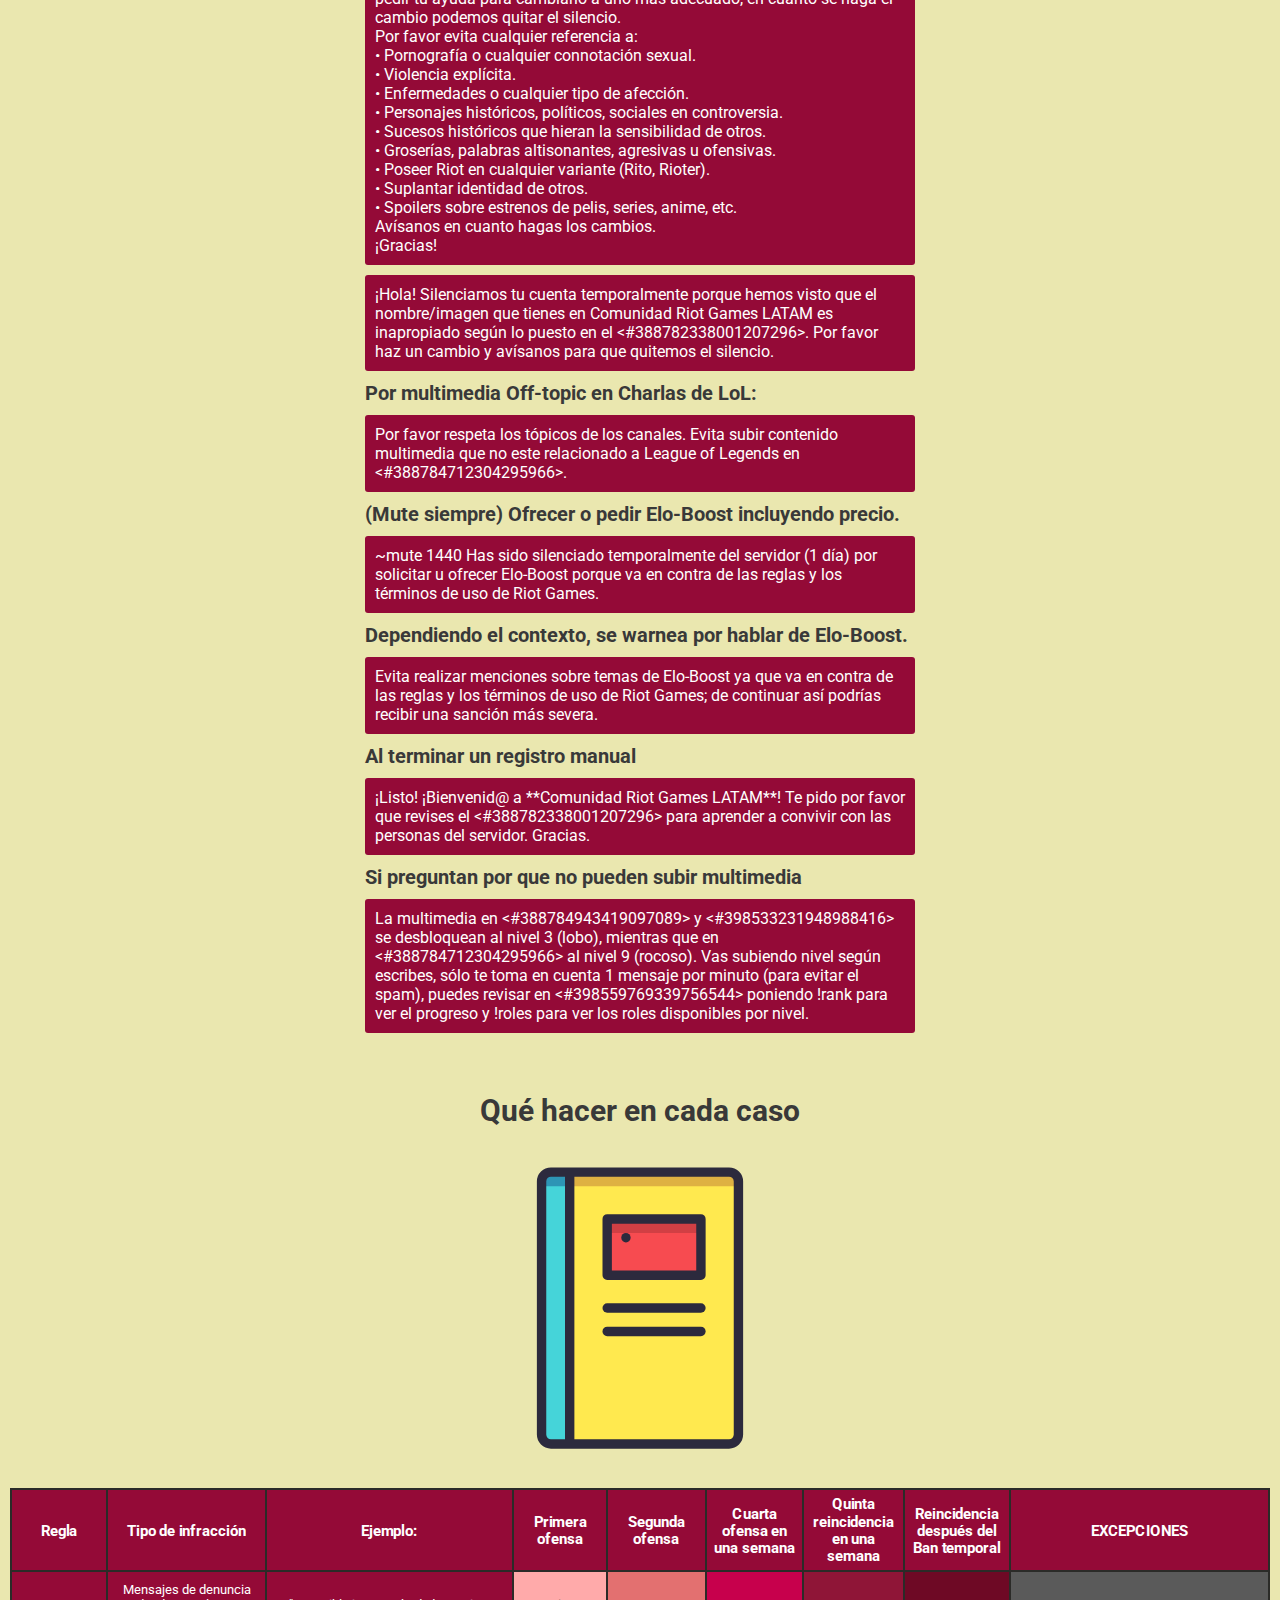
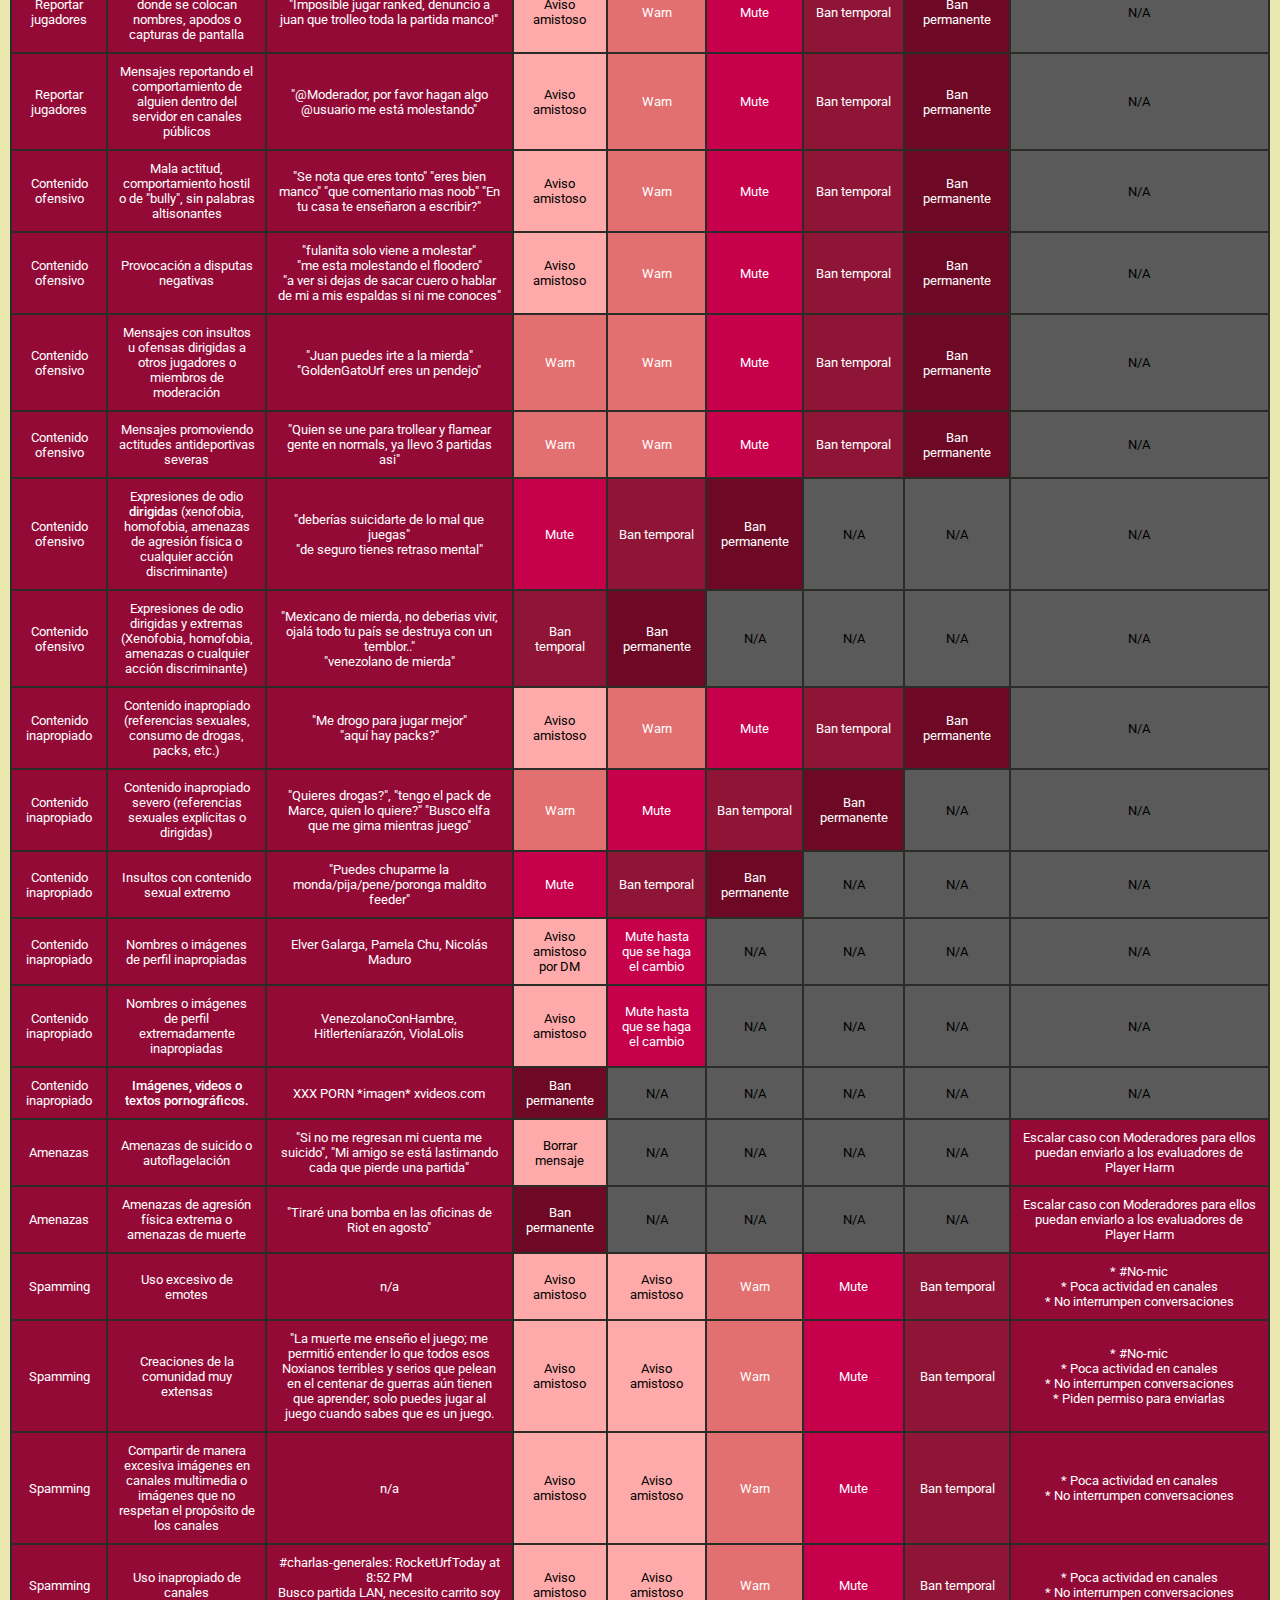
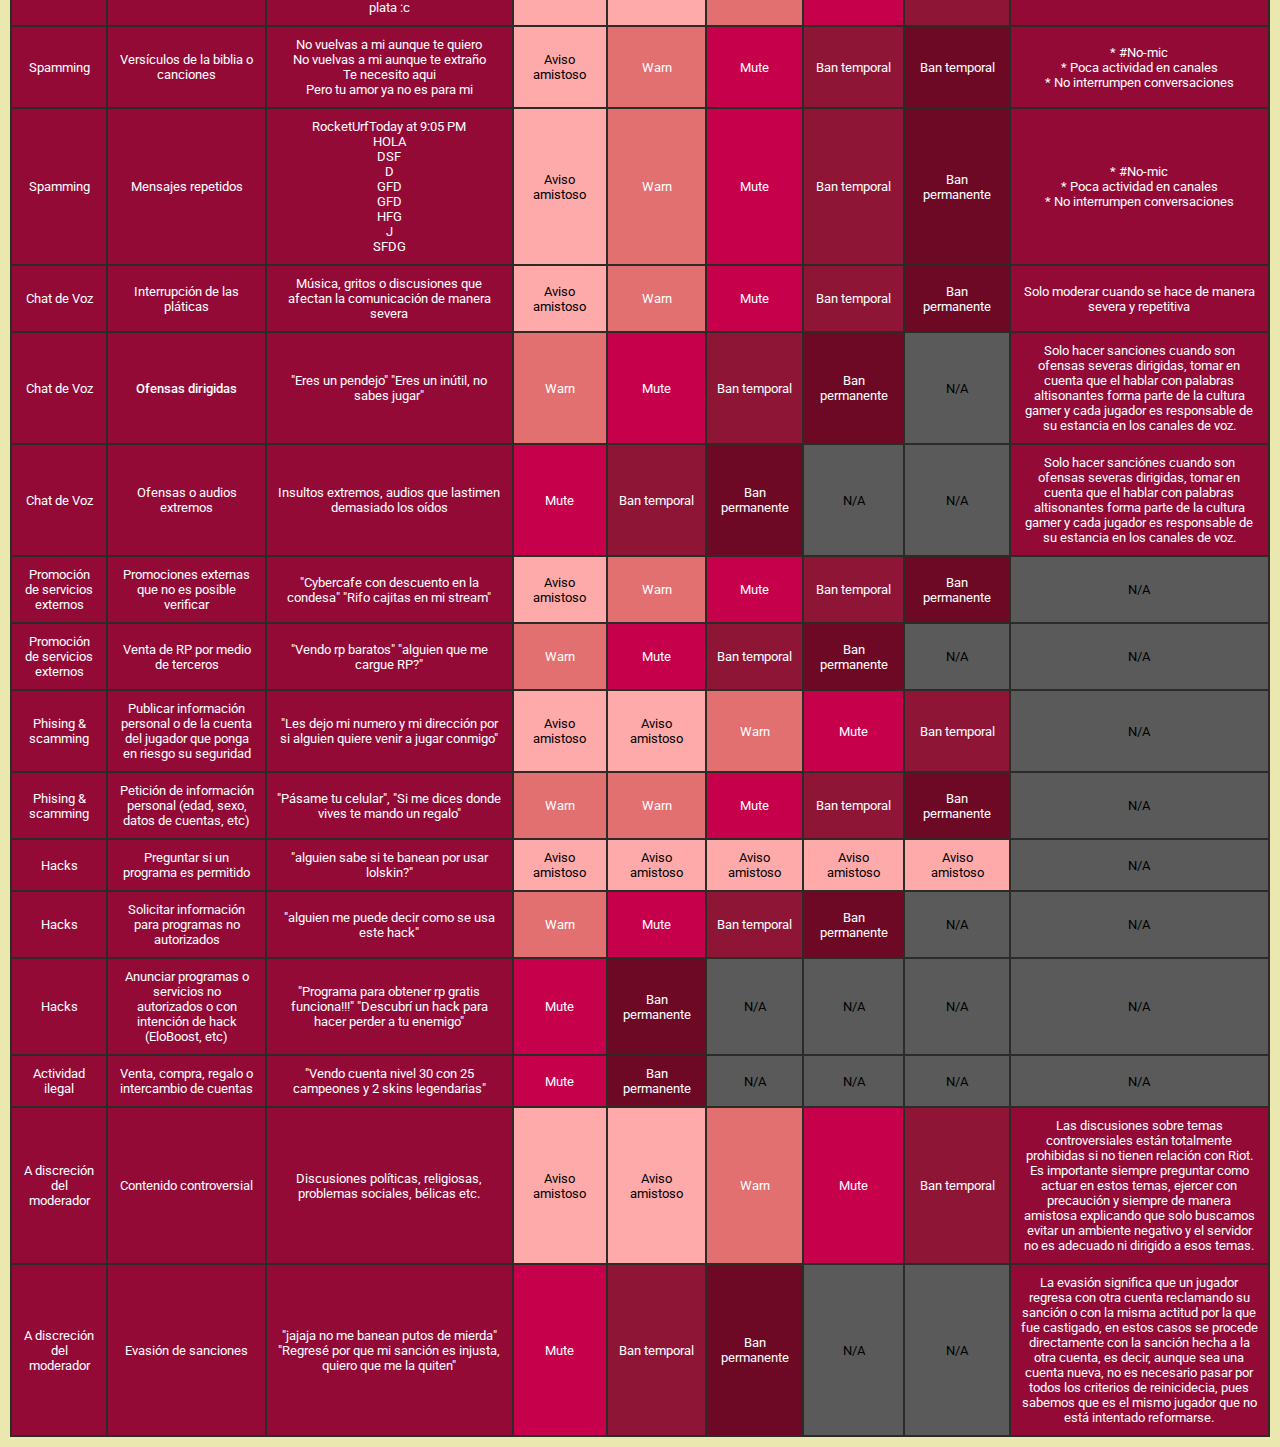
==== commit 0003b0dd: "Add files via upload" ====
--- a/index.html
+++ b/index.html
@@ -5,11 +5,27 @@
 	<title>Ward Guide</title>
 	<link href="https://fonts.googleapis.com/css?family=Roboto:400,500,700&display=swap" rel="stylesheet">
 	<link rel="stylesheet" href="styles/css/main.css">
+	<script src="js/jquery-3.4.1.min.js"></script>
 </head>
 <body>
+	<div class="slide">
+		<div class="slide-circle"></div>
+	</div>
+	<!--<div class="shortcuts">
+		<a class="comandos" id="comandos" href="#commands">Comandos</a>
+		<a class="queHacer" id="queHacer" href="#howtodo">Qué hacer</a>
+
+		<a class="reglamento" id="reglamento" href="#regulation">Reglamento</a>
+		<a class="mensajesPredefinidos" id="mensajesPredefinidos" href="#predefined_messages">Mensajes predefinidos</a>
+		<a class="queHacer2" id="queHacer2" href="#howtodo">Qué hacer</a>
+	
+		<a class="reglamento2" id="reglamento2" href="#regulation">Reglamento</a>
+		<a class="mensajesPredefinidos2" id="mensajesPredefinidos2" href="#predefined_messages">Mensajes predefinidos</a>
+		<a class="comandos2" id="comandos2" href="#commands">Comandos</a>
+	</div>-->
 	<div class="main-container">
 		<section>
-			<div>
+			<div id="regulation">
 				<h2>Reglamento</h2>
 				<img src="styles/images/regulation.svg">
 				<ul>
@@ -26,32 +42,40 @@
 					<li>DISCORD LATAM se rige por las Reglas Universales de Bienestar General de nuestros foros. Cualquier transgresión a estas reglas puede conllevar una sanción. Por favor, revisa las reglas antes de comenzar a interactuar con la comunidad.</li>
 				</ul>
 
-				<div>
+				<div id="commands">
 					<h2>Comandos</h2>
 					<img src="styles/images/commands.svg">
 					<ul>
+						<p>Advertencias</p>
 						<li>~warn @usuario razón | Envía una advertencia al usuario y la registra en la base de datos.</li>
 						<li>~warns @usuario | Lista de advertencias de un usuario.</li>
 						<li>~clw @usuario | Elimina todas las advertencias de un usuario.</li>
 						<li>~dw ID | Elimina una advertencia por el ID de la sanción (ver el comando ~warns).</li>
+						<p>Silencios</p>
 						<li>~mute @usuario minutos razón | Silencia a un usuario de los canales de voz y de texto. Por defecto la duración es de 10 minutos.</li>
 						<li>~unmute @usuario razón | Remueve el silencio a un usuario.</li>
+						<p>Expulsiones (sólo para moderadores)</p>
 						<li>~kick @usuario razón | Expulsa a un usuario del servidor.</li>
 						<li>~ban @usuario razón -d minutos | Expulsa y bloquea a un usuario del servidor. Especificas la duración en días con el parámetro opcional -d</li>
 						<li>~banid ID razón -d minutos | Expulsa y bloquea a un usuario del servidor usando su ID de Discord. Especificas la duración en días con el parámetro opcional -d</li>
+						<p>General</p>
 						<li>~reason ID razón | Edita una razón por el ID de la sanción.</li>
-						<li>~cl 1-100 | Elimina la cantidad de mensajes especificados.</li>
-						<li>~cl 1-100 @usuario | Elimina los mensajes de un usuario.</li>
-						<li>~cl 1-100 -r piña | Elimina los mensajes usando una expresión regular, por ejemplo borrar todos lo que contengan la palabra piña.</li>
+						<p>Borrar y ver mensajes</p>
+						<li>~cl 1-100 | Elimina la cantidad de mensajes especificados (se recomienda un máximo de 20 por vez).</li>
+						<li>~cl 1-100 @usuario | Elimina los mensajes de un usuario (se recomienda un máximo de 20 por vez).</li>
+						<li>~cl 1-100 -r piña | Elimina los mensajes usando una expresión regular, por ejemplo borrar todos lo que contengan la palabra piña (se recomienda un máximo de 20 por vez).</li>
 						<li>~logs 1-100 | Registro de los últimos mensajes en el canal donde es usado. La cantidad es el número de resultados que se quiere consultar. Se necesita iniciar sesión en <a href="https://yagpdb.xyz/">https://yagpdb.xyz/</a> para leer el contenido.</li>
+						<p>Información de un usuario</p>
 						<li>~nn @usuario | Muestra los últimos 25 apodos de un usuario.</li>
 						<li>~whois @usuario | Muestra información del usuario (Apodos, usernames, fecha de ingreso, etc).</li>
+						<li>/whois ID | Muestra información de la cuenta de un usuario (Nombre de invocador, nivel, etc).</li>
+						<p>Recuerdos</p>
 						<li>~remindme 0d0h0m mensaje | Crea un recordatorio para cualquier evento importante.</li>
 						<li>~reminders | Lista los recordatorios activos.</li>
 					</ul>
 				</div>
 			</div>
-			<div>
+			<div id="predefined_messages">
 				<h2>Mensajes predefinidos</h2>
 				<img id="rotate" src="styles/images/predefined_messages.svg">
 				<ul>
@@ -71,8 +95,7 @@
 					<p>Aviso de haberle cambiado el nick</p>
 					<li>¡Hola! Tu nombre dentro del servidor ha sido cambiado debido a que es considerado inapropiado. No te preocupes, puedes volver a cambiarlo, pero asegúrate que esté dentro de los nombres permitidos por el reglamento.</li>
 					<p>Exponer jugadores. FW / warn:</p>
-					<li>Recuerda que está prohibido exponer a otros jugadores.
-					- Cualquier tipo de denuncia sobre algo que sucedió dentro del juego tiene que hacerse en Soporte al Jugador (o reportando al final de la partida). <br/>- Cualquier tipo de denuncia sobre algo que sucedió dentro del Discord la pueden hacer contactándose con cualquiera de los Moderadores/Centinelas.</li>
+					<li>Recuerda que está prohibido exponer a otros jugadores, si tienes algún reporte por favor hazlo al finalizar una partida.</li>
 					<p>Pedir que se cambie foto/nick con silenciado en su rol:</p>
 					<li>¡Hola!<br/>Silenciamos tu cuenta momentáneamente debido a que encontramos que el nombre/imagen que tienes en la comunidad es inapropiado, queremos pedir tu ayuda para cambiarlo a uno más adecuado, en cuanto se haga el cambio podemos quitar el silencio.<br/>Por favor evita cualquier referencia a:<br/>
 					• Pornografía o cualquier connotación sexual.<br/>
@@ -88,21 +111,21 @@
 					Avísanos en cuanto hagas los cambios.<br/>
 
 					¡Gracias!</li>
-					<li>¡Hola! Silenciamos tu cuenta temporalmente porque hemos visto que el nombre/imagen que tienes en Comunidad LATAM es inapropiado según lo puesto en el <#388782338001207296>. Por favor haz un cambio y avísanos para que quitemos el silencio.</li>
+					<li>¡Hola! Silenciamos tu cuenta temporalmente porque hemos visto que el nombre/imagen que tienes en Comunidad Riot Games LATAM es inapropiado según lo puesto en el <#388782338001207296>. Por favor haz un cambio y avísanos para que quitemos el silencio.</li>
 					<p>Por multimedia Off-topic en Charlas de LoL:</p>
-					<li>Por favor respeta los tópicos de los canales. Evita subir contenido multimedia que no este relacionado a League Of Legends en <#388784712304295966>.</li>
+					<li>Por favor respeta los tópicos de los canales. Evita subir contenido multimedia que no este relacionado a League of Legends en <#388784712304295966>.</li>
 					<p>(Mute siempre) Ofrecer o pedir Elo-Boost incluyendo precio.</p>
 					<li>~mute 1440 Has sido silenciado temporalmente del servidor (1 día) por solicitar u ofrecer Elo-Boost porque va en contra de las reglas y los términos de uso de Riot Games.</li>
 					<p>Dependiendo el contexto, se warnea por hablar de Elo-Boost.</p>
-					<li>Evita realizar mencionar de temas de Elo-Boost porque va en contra de las reglas y los términos de uso de Riot Games; de continuar así podrías recibir una sanción más severa.</li>
+					<li>Evita realizar menciones sobre temas de Elo-Boost ya que va en contra de las reglas y los términos de uso de Riot Games; de continuar así podrías recibir una sanción más severa.</li>
 					<p>Al terminar un registro manual</p>
-					<li>¡Listo! ¡Bienvenid@ a **Comunidad LATAM**! Te pido por favor que revises el <#388782338001207296> para convivir con el server. Gracias.</li>
+					<li>¡Listo! ¡Bienvenid@ a **Comunidad Riot Games LATAM**! Te pido por favor que revises el <#388782338001207296> para aprender a convivir con las personas del servidor. Gracias.</li>
 					<p>Si preguntan por que no pueden subir multimedia</p>
 					<li>La multimedia en <#388784943419097089> y <#398533231948988416> se desbloquean al nivel 3 (lobo), mientras que en <#388784712304295966> al nivel 9 (rocoso). Vas subiendo nivel según escribes, sólo te toma en cuenta 1 mensaje por minuto (para evitar el spam), puedes revisar en <#398559769339756544> poniendo !rank para ver el progreso y !roles para ver los roles disponibles por nivel.</li>
 				</ul>
 			</div>
 
-			<div class="howtodo">
+			<div class="howtodo" id="howtodo">
 					<h2>Qué hacer en cada caso</h2>
 					<img src="styles/images/what_to_do.svg">
 					<table>
@@ -120,7 +143,7 @@
 						<tbody>
 							<tr>
 								<td>Reportar jugadores</td>
-								<td>Mensajes de denuncia donde se colocan nombres, apodos o capturas de pantalla.</td>
+								<td>Mensajes de denuncia donde se colocan nombres, apodos o capturas de pantalla</td>
 								<td>"Imposible jugar ranked, denuncio a juan que trolleo toda la partida manco!"</td>
 								<td class="fw">Aviso amistoso</td>
 								<td class="warn">Warn</td>
@@ -144,8 +167,8 @@
 
 							<tr>
 								<td>Contenido ofensivo</td>
-								<td>Mala actitud, comportamiento hostil o de "bully", sin palabras altisonantes.</td>
-								<td>"Se nota que eres tonto"  "eres bien manco" "que comentario mas noob" "En tu casa te enseñaron a escribir?"</td>
+								<td>Mala actitud, comportamiento hostil o de "bully", sin palabras altisonantes</td>
+								<td>"Se nota que eres tonto" "eres bien manco" "que comentario mas noob" "En tu casa te enseñaron a escribir?"</td>
 								<td class="fw">Aviso amistoso</td>
 								<td class="warn">Warn</td>
 								<td class="mute">Mute</td>
@@ -192,7 +215,7 @@
 
 							<tr>
 								<td>Contenido ofensivo</td>
-								<td>Expresiones de odio <b>dirigidas</b> (Xenofobia, homofobia, amenazas de agresión física o cualquier acción discriminante)</td>
+								<td>Expresiones de odio <b>dirigidas</b> (xenofobia, homofobia, amenazas de agresión física o cualquier acción discriminante)</td>
 								<td>"deberías suicidarte de lo mal que juegas"<br/>"de seguro tienes retraso mental"</td>
 								<td class="mute">Mute</td>
 								<td class="tempBan">Ban temporal</td>
@@ -205,7 +228,7 @@
 							<tr>
 								<td>Contenido ofensivo</td>
 								<td>Expresiones de odio dirigidas y extremas (Xenofobia, homofobia, amenazas o cualquier acción discriminante)</td>
-								<td>"Mexicano de mierda, no deberias vivir, ojalá todo tu país se destruya con un temblor….."<br/>"venezolano de mierda"</td>
+								<td>"Mexicano de mierda, no deberias vivir, ojalá todo tu país se destruya con un temblor.."<br/>"venezolano de mierda"</td>
 								<td class="tempBan">Ban temporal</td>
 								<td class="permBan">Ban permanente</td>
 								<td class="na">N/A</td>
@@ -216,7 +239,7 @@
 
 							<tr>
 								<td>Contenido inapropiado</td>
-								<td>Contenido inapropiado (Referencias sexuales, consumo de drogas, packs, etc.)</td>
+								<td>Contenido inapropiado (referencias sexuales, consumo de drogas, packs, etc.)</td>
 								<td>"Me drogo para jugar mejor"<br/>"aquí hay packs?"</td>
 								<td class="fw">Aviso amistoso</td>
 								<td class="warn">Warn</td>
@@ -228,7 +251,7 @@
 
 							<tr>
 								<td>Contenido inapropiado</td>
-								<td>Contenido inapropiado severo (Referencias sexuales explicitas o dirigidas)</td>
+								<td>Contenido inapropiado severo (referencias sexuales explícitas o dirigidas)</td>
 								<td>"Quieres drogas?", "tengo el pack de Marce, quien lo quiere?" "Busco elfa que me gima mientras juego"</td>
 								<td class="warn">Warn</td>
 								<td class="mute">Mute</td>
@@ -324,7 +347,7 @@
 
 							<tr>
 								<td>Spamming</td>
-								<td>Creaciones de la comunidad muy extensas.</td>
+								<td>Creaciones de la comunidad muy extensas</td>
 								<td>"La muerte me enseño el juego; me permitió entender lo que todos esos Noxianos terribles y serios que pelean en el centenar de guerras aún tienen que aprender; solo puedes jugar al juego cuando sabes que es un juego.</td>
 								<td class="fw">Aviso amistoso</td>
 								<td class="fw">Aviso amistoso</td>
@@ -349,7 +372,7 @@
 							<tr>
 								<td>Spamming</td>
 								<td>Uso inapropiado de canales</td>
-								<td>Charlas-generales: RocketUrfToday at 8:52 PM<br/>Busco partida LAN, necesito carrito soy plata :c</td>
+								<td>#charlas-generales: RocketUrfToday at 8:52 PM<br/>Busco partida LAN, necesito carrito soy plata :c</td>
 								<td class="fw">Aviso amistoso</td>
 								<td class="fw">Aviso amistoso</td>
 								<td class="warn">Warn</td>
@@ -444,8 +467,8 @@
 
 							<tr>
 								<td>Phising & scamming</td>
-								<td>Publicar información personal o de la cuenta del jugador que ponga en riesgo su seguridad.</td>
-								<td>"Les dejo mi numero y mi dirección por si alguien quiere venia a jugar conmigo"</td>
+								<td>Publicar información personal o de la cuenta del jugador que ponga en riesgo su seguridad</td>
+								<td>"Les dejo mi numero y mi dirección por si alguien quiere venir a jugar conmigo"</td>
 								<td class="fw">Aviso amistoso</td>
 								<td class="fw">Aviso amistoso</td>
 								<td class="warn">Warn</td>
@@ -456,7 +479,7 @@
 
 							<tr>
 								<td>Phising & scamming</td>
-								<td>Petición de información personal (edad, sexo, datos de cuentas, etc).</td>
+								<td>Petición de información personal (edad, sexo, datos de cuentas, etc)</td>
 								<td>"Pásame tu celular", "Si me dices donde vives te mando un regalo"</td>
 								<td class="warn">Warn</td>
 								<td class="warn">Warn</td>
@@ -480,7 +503,7 @@
 
 							<tr>
 								<td>Hacks</td>
-								<td>Solicitar información para programas no autorizados.</td>
+								<td>Solicitar información para programas no autorizados</td>
 								<td>"alguien me puede decir como se usa este hack"</td>
 								<td class="warn">Warn</td>
 								<td class="mute">Mute</td>
@@ -492,7 +515,7 @@
 
 							<tr>
 								<td>Hacks</td>
-								<td>Anunciar programas o servicios no autorizados o con intención de hack (EloBoost, etc).</td>
+								<td>Anunciar programas o servicios no autorizados o con intención de hack (EloBoost, etc)</td>
 								<td>"Programa para obtener rp gratis funciona!!!" "Descubrí un hack para hacer perder a tu enemigo"</td>
 								<td class="mute">Mute</td>
 								<td class="permBan">Ban permanente</td>
@@ -542,5 +565,36 @@
 				</div>
 		</section>
 	</div>
+	<script>
+		$(document).ready(function(){
+			$('.slide').click(function(){
+				$('.slide-circle').toggleClass('push');
+				$('body').toggleClass('darkBody');
+				$('h2').toggleClass('darkTitle');
+				$('p').toggleClass('darkParagraph');
+				$('.main-container section div ul li').toggleClass('darkLi');
+				$('.howtodo table td').toggleClass('darkTable');
+				$('.howtodo table tr').toggleClass('darkTable');
+
+				$('.howtodo table .fw').toggleClass('darkFriendlyWarn');
+				$('.howtodo table .warn').toggleClass('darkWarn');
+				$('.howtodo table .mute').toggleClass('darkMute');
+				$('.howtodo table .tempBan').toggleClass('darkTempBan');
+				$('.howtodo table .permBan').toggleClass('darkPermBan');
+				$('.howtodo table .na').toggleClass('darkNA');
+				$('.slide').toggleClass('darkSlide');
+				$('.slide-circle').toggleClass('darkSlideCircle');
+
+				/*$('.reglamento').toggleClass('darkRegulation');
+				$('.reglamento2').toggleClass('darkRegulation2');
+				$('.mensajesPredefinidos').toggleClass('darkPredefinedMessages');
+				$('.mensajesPredefinidos2').toggleClass('darkPredefinedMessages2');
+				$('.comandos').toggleClass('darkCommands');
+				$('.comandos2').toggleClass('darkCommands2');
+				$('.queHacer').toggleClass('darkHowToDo');
+				$('.queHacer2').toggleClass('darkHowToDo2');*/
+			});
+		});
+	</script>
 </body>
 </html>--- a/styles/css/main.css
+++ b/styles/css/main.css
@@ -5,16 +5,46 @@
 	--bgColor: #EAE7AF;
 	--mainFont: 'Roboto', sans-serif;
 	--fontColor: #393939;
-	--linkColor: #3F25B4;
-	--linkColorHover: #5332EB;
+	--linkColor: #FFAAAA;
+	--linkColorHover: #FFD3D3;
 
 	/*Table colors*/
 	--friendlyWarnColor: #FFAAAA;
 	--warnColor: #E37070;
-	--muteColor: #c7004c;
+	--muteColor: #C7004C;
 	--tempBanColor: #8F1537;
 	--permBan: #6E0925;
 	--naColor: #5A5A5A;
+
+	/*Shortcuts Colors*/
+	--bgShortcuts: #34495E;
+	--shortcutsColor: #fff;
+	--shortcutsColorHover: #00A8FF;
+	--shortcutsBgColorHover: #333;
+
+	/*Dark Theme*/
+
+	--darkBody: #352F44;
+	--darkTitle: #fff;
+	--darkParagraph: #fff;
+	--darkLi: #411E8F;
+	--darkTable: #310A5D;
+
+	--darkFriendlyWarn: #9861D7;
+	--darkFriendlyWarnColor: #fff;
+	--darkWarn: #7A45B6;
+	--darkMute: #5D2997;
+	--darkTempBan: #512285;
+	--darkPermBan: #391166;
+	--darkNA: #000;
+
+	--darkSlide: #fff;
+	--darkSlideCircle: #54339E;
+
+	--darkBgShortcuts: #310A5D;
+	--darkShortcutsColor: #AFAFAF;
+	--darkShortcutsColorHover: #fff;
+	--darkShortcutsBgColorHover: #410881;
 }
 
 /*General*/
@@ -31,12 +61,42 @@
 body {
 	background-color: var(--bgColor);
 	font-family: var(--mainFont);
+	overflow-x: hidden;
 }
 
 b { font-weight: 500; }
 
 a { color: var(--linkColor); text-decoration: none; }
 a:hover { color: var(--linkColorHover); }
+
+/*Theme slide*/
+
+.slide {
+	width: 60px;
+	height: 25px;
+	background-color: #333333;
+	position: fixed;
+	top: 50px;
+	right: 20px;
+	border-radius: 30px;
+	cursor: pointer;
+	z-index: 2;
+}
+
+.slide .slide-circle {
+	width: 25px;
+	height: 25px;
+	background-color: #3D5874;
+	position: absolute;
+	top: 0;
+	left: 0;
+	border-radius: 30px;
+	transition: left .3s;
+}
+
+.slide .slide-circle.push {
+	left: 36px;
+}
 
 /*Main Content*/
 
@@ -104,7 +164,7 @@
 	color: #fff;
 }
 
-.howtodo th { padding: 10px; }
+.howtodo th { padding: 10px; transform: scale(1.15); }
 
 .howtodo tr { background-color: #940a37; }
 
@@ -126,4 +186,111 @@
 
 .howtodo .permBan { background-color: var(--permBan); }
 
-.howtodo .na { background-color: var(--naColor); }+.howtodo .na { background-color: var(--naColor); }
+
+/*Atajos*/
+
+a#comandos,
+a#comandos2,
+a#queHacer,
+a#queHacer2,
+a#reglamento,
+a#reglamento2,
+a#mensajesPredefinidos,
+a#mensajesPredefinidos2 {
+	color: var(--shortcutsColor);
+	background-color: var(--bgShortcuts);
+	padding: 10px;
+	display: block;
+	margin: 5px 0;
+	transition: background .5s, color .2s, padding .5s;
+	position: absolute;
+	left: 0;
+	min-width: 100px;
+}
+
+a#comandos { top: 100px; }
+
+a#queHacer { top: 150px; }
+
+a#reglamento { top: 1380px; }
+
+a#mensajesPredefinidos { top: 1430px; }
+
+a#queHacer2 { top: 1480px; }
+
+a#reglamento2 { top: 3462px; }
+
+a#mensajesPredefinidos2 { top: 3512px; }
+
+a#comandos2 { top: 3562px; }
+
+
+a#comandos:hover,
+a#comandos2:hover,
+a#queHacer:hover,
+a#queHacer2:hover,
+a#reglamento:hover,
+a#reglamento2:hover,
+a#mensajesPredefinidos:hover,
+a#mensajesPredefinidos2:hover {
+	background-color: var(--shortcutsBgColorHover);
+	color: var(--shortcutsColorHover);
+	transition-duration: .2s;
+	padding-right: 25px;
+}
+
+/*Dark Theme*/
+
+.darkBody { background: var(--darkBody); }
+
+.main-container .darkTitle { color: var(--darkTitle); }
+
+.main-container .darkParagraph { color: var(--darkParagraph); }
+
+.main-container .darkLi { background-color: var(--darkLi); }
+
+.howtodo .darkTable { background-color: var(--darkTable); }
+
+.howtodo .darkFriendlyWarn {
+	color: var(--darkFriendlyWarnColor);
+	background-color: var(--darkFriendlyWarn);
+}
+
+.howtodo .darkWarn { background-color: var(--darkWarn); }
+
+.howtodo .darkMute { background-color: var(--darkMute); }
+
+.howtodo .darkTempBan { background-color: var(--darkTempBan); }
+
+.howtodo .darkPermBan { background-color: var(--darkPermBan); }
+
+.howtodo .darkNA { color: var(--darkNA); }
+
+.darkSlide { background-color: var(--darkSlide); }
+
+.slide .darkSlideCircle { background-color: var(--darkSlideCircle); }
+
+.shortcuts .darkRegulation,
+.shortcuts .darkRegulation2,
+.shortcuts .darkPredefinedMessages,
+.shortcuts .darkPredefinedMessages2,
+.shortcuts .darkCommands,
+.shortcuts .darkCommands2,
+.shortcuts .darkHowToDo,
+.shortcuts .darkHowToDo2 {
+	background-color: var(--darkBgShortcuts) !important;
+	color: var(--darkShortcutsColor) !important;
+}
+
+.shortcuts .darkRegulation:hover,
+.shortcuts .darkRegulation2:hover,
+.shortcuts .darkPredefinedMessages:hover,
+.shortcuts .darkPredefinedMessages2:hover,
+.shortcuts .darkCommands:hover,
+.shortcuts .darkCommands2:hover,
+.shortcuts .darkHowToDo:hover,
+.shortcuts .darkHowToDo2:hover {
+	background-color: var(--darkShortcutsBgColorHover) !important;
+	color: var(--darkShortcutsColorHover) !important;
+}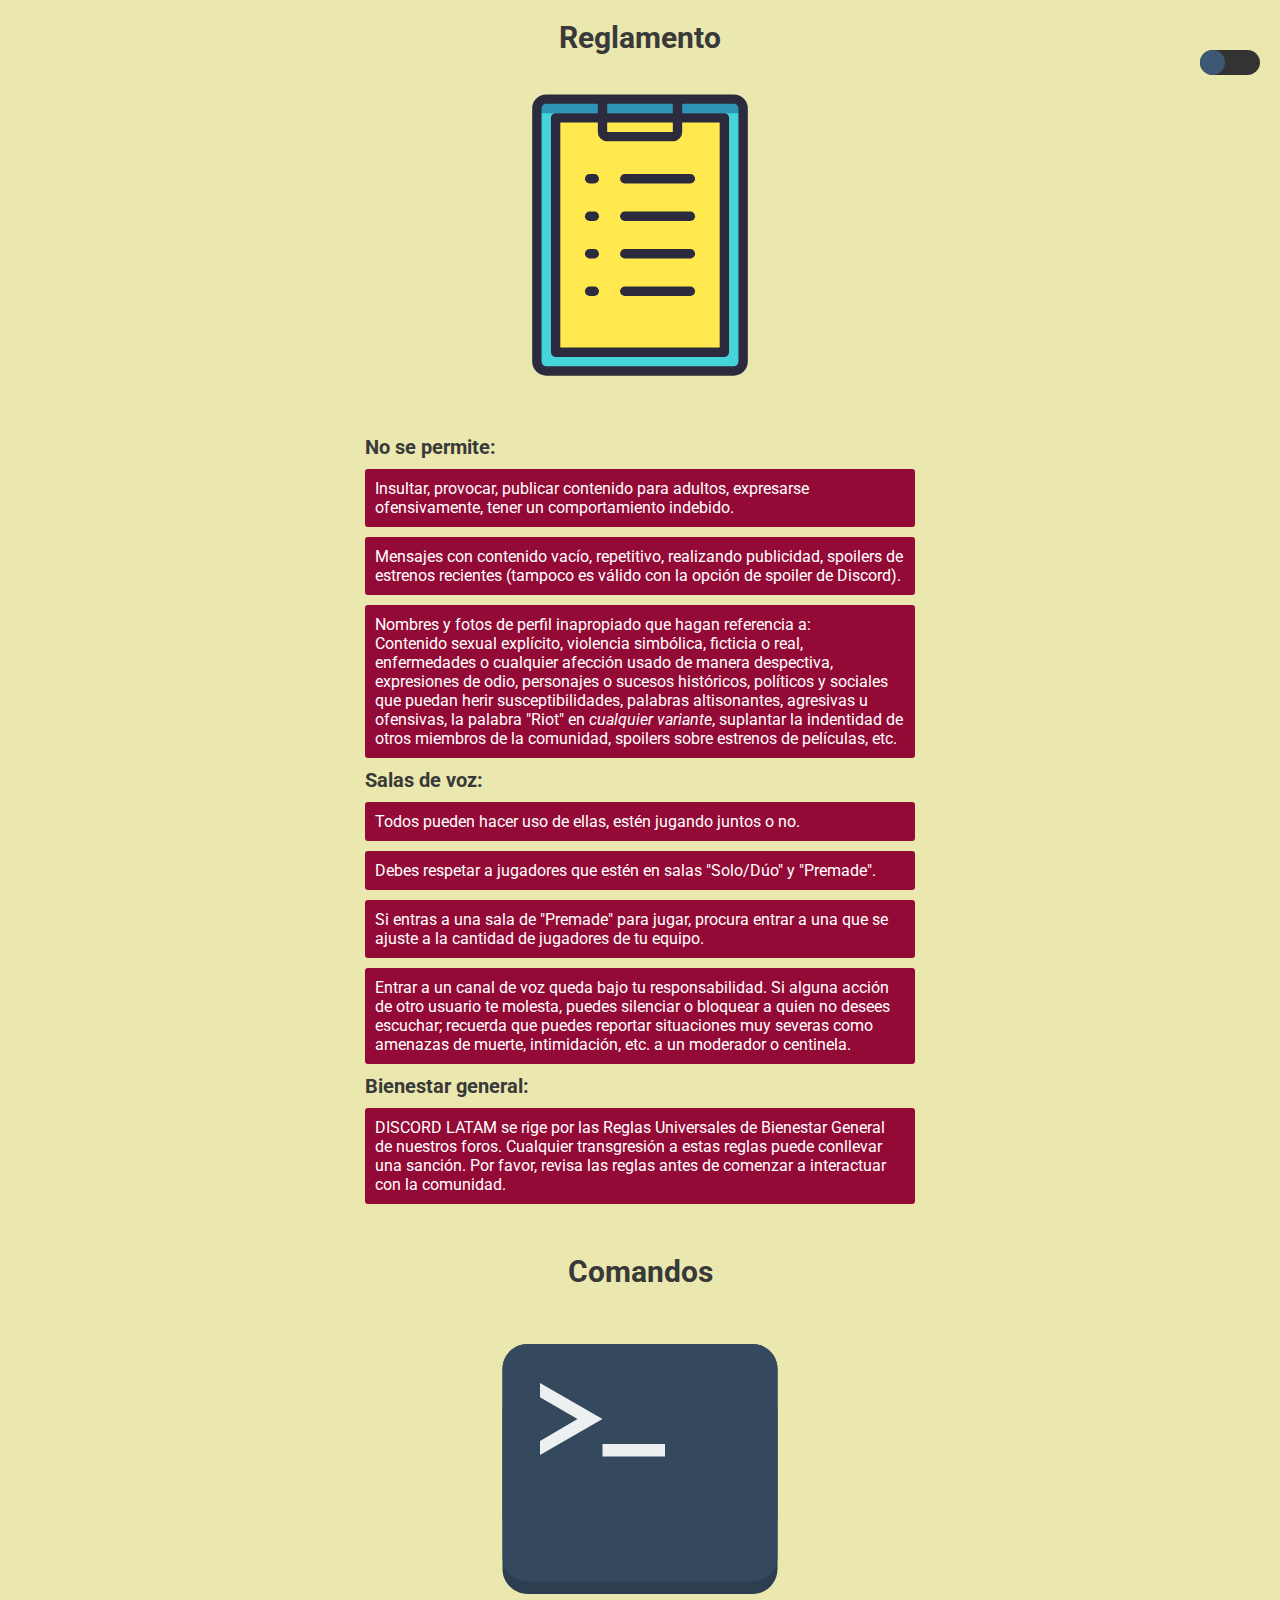
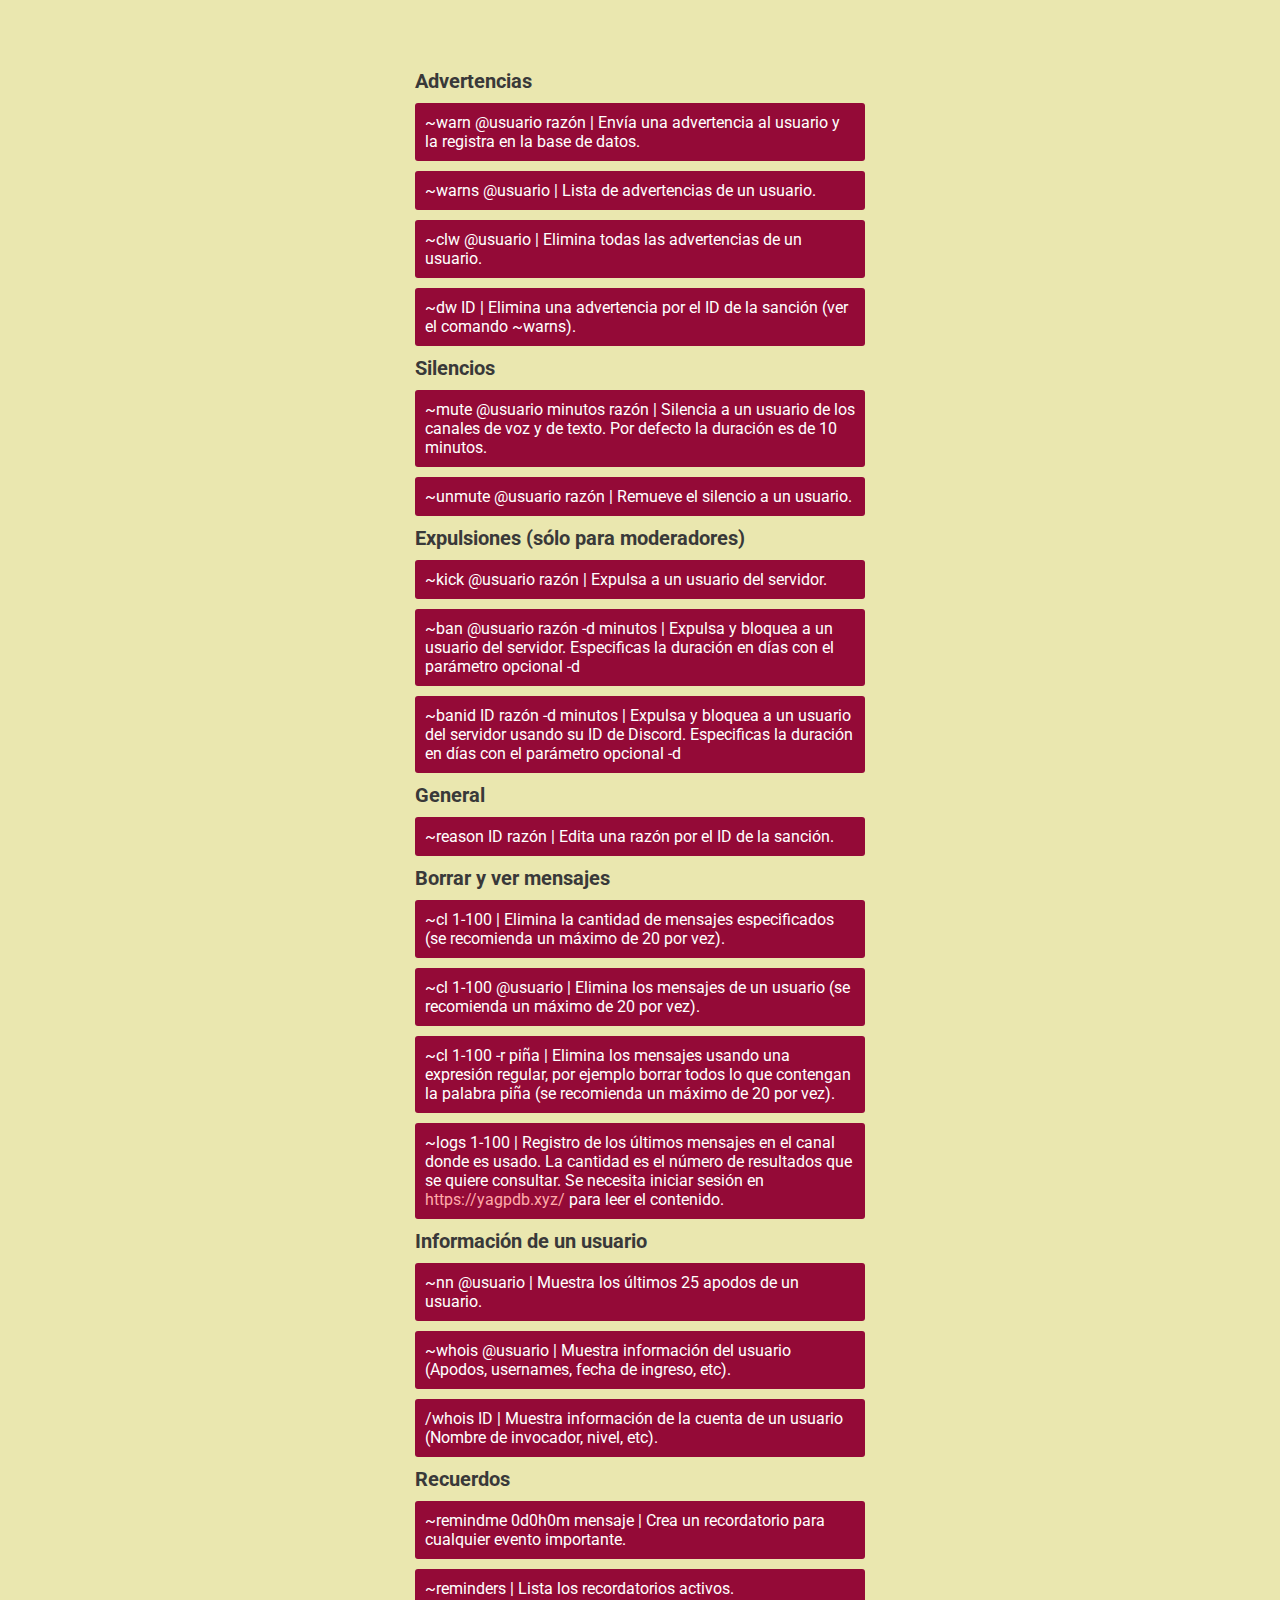
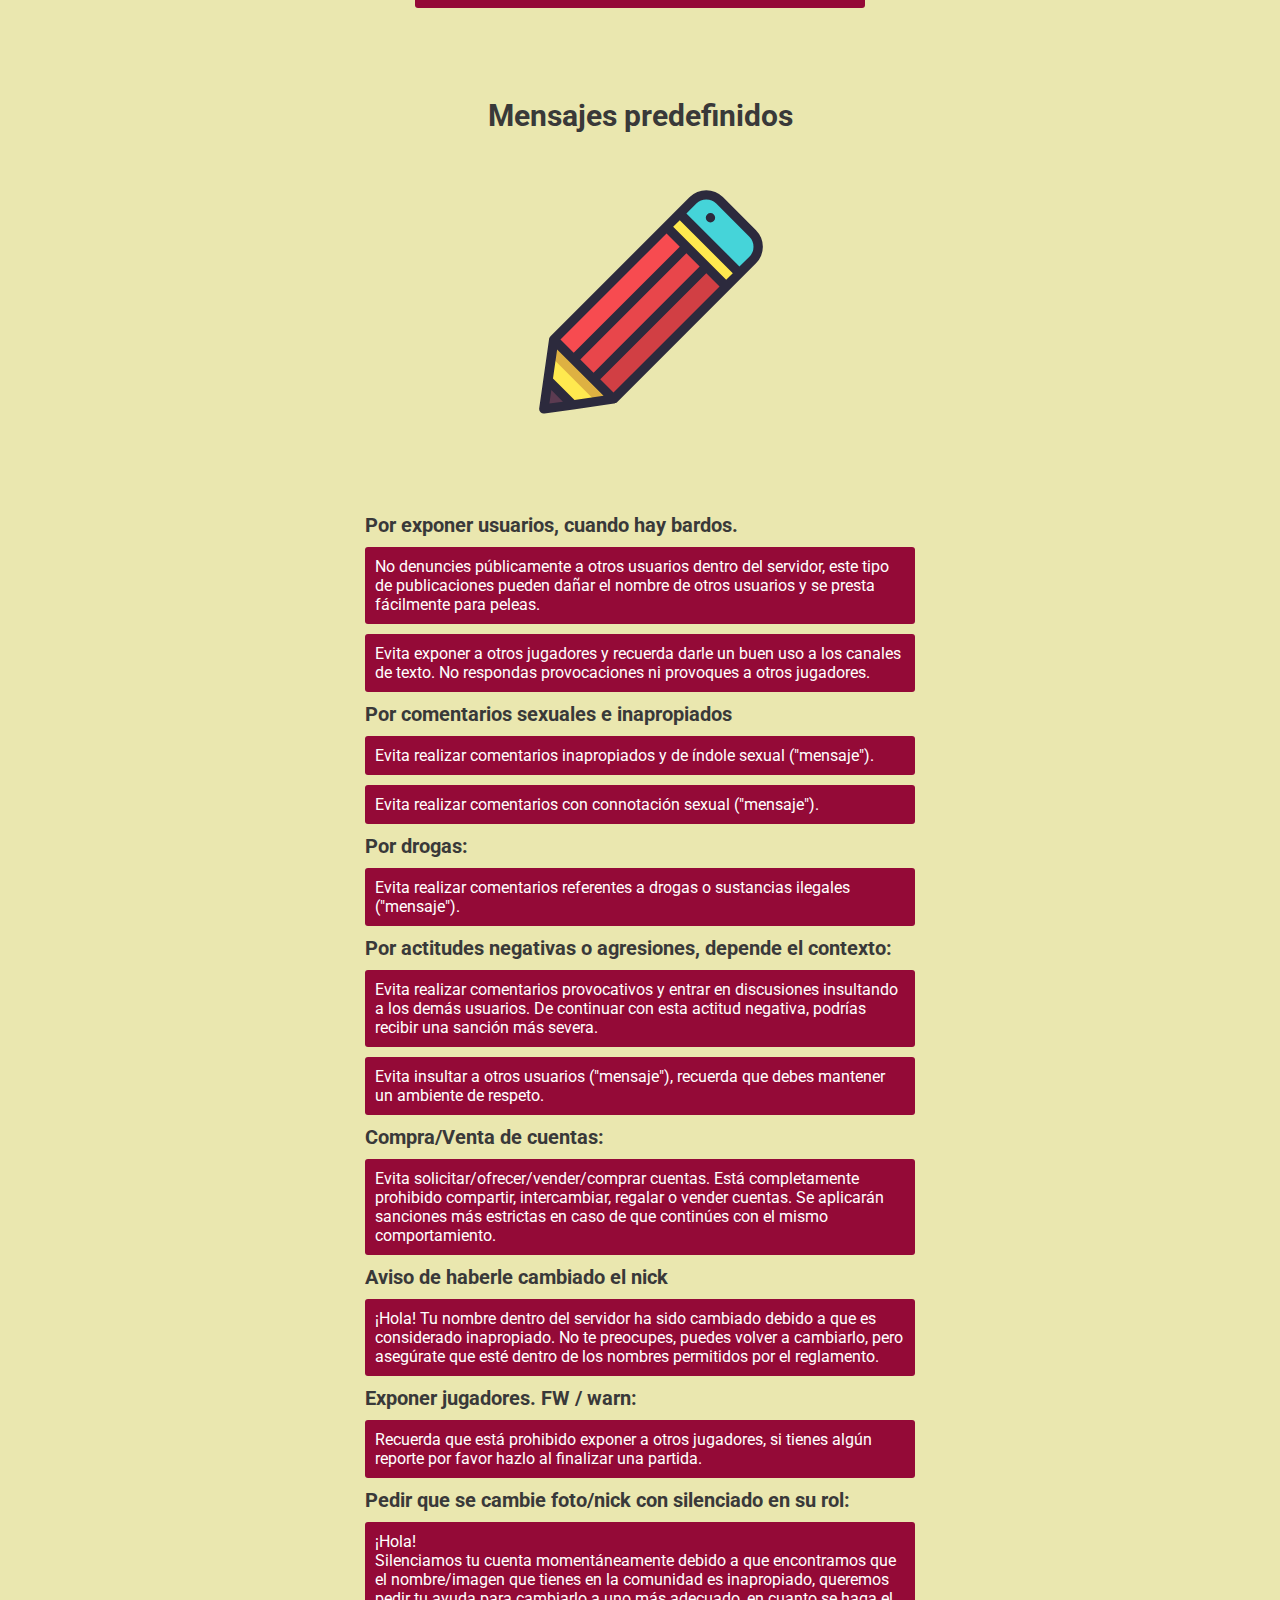
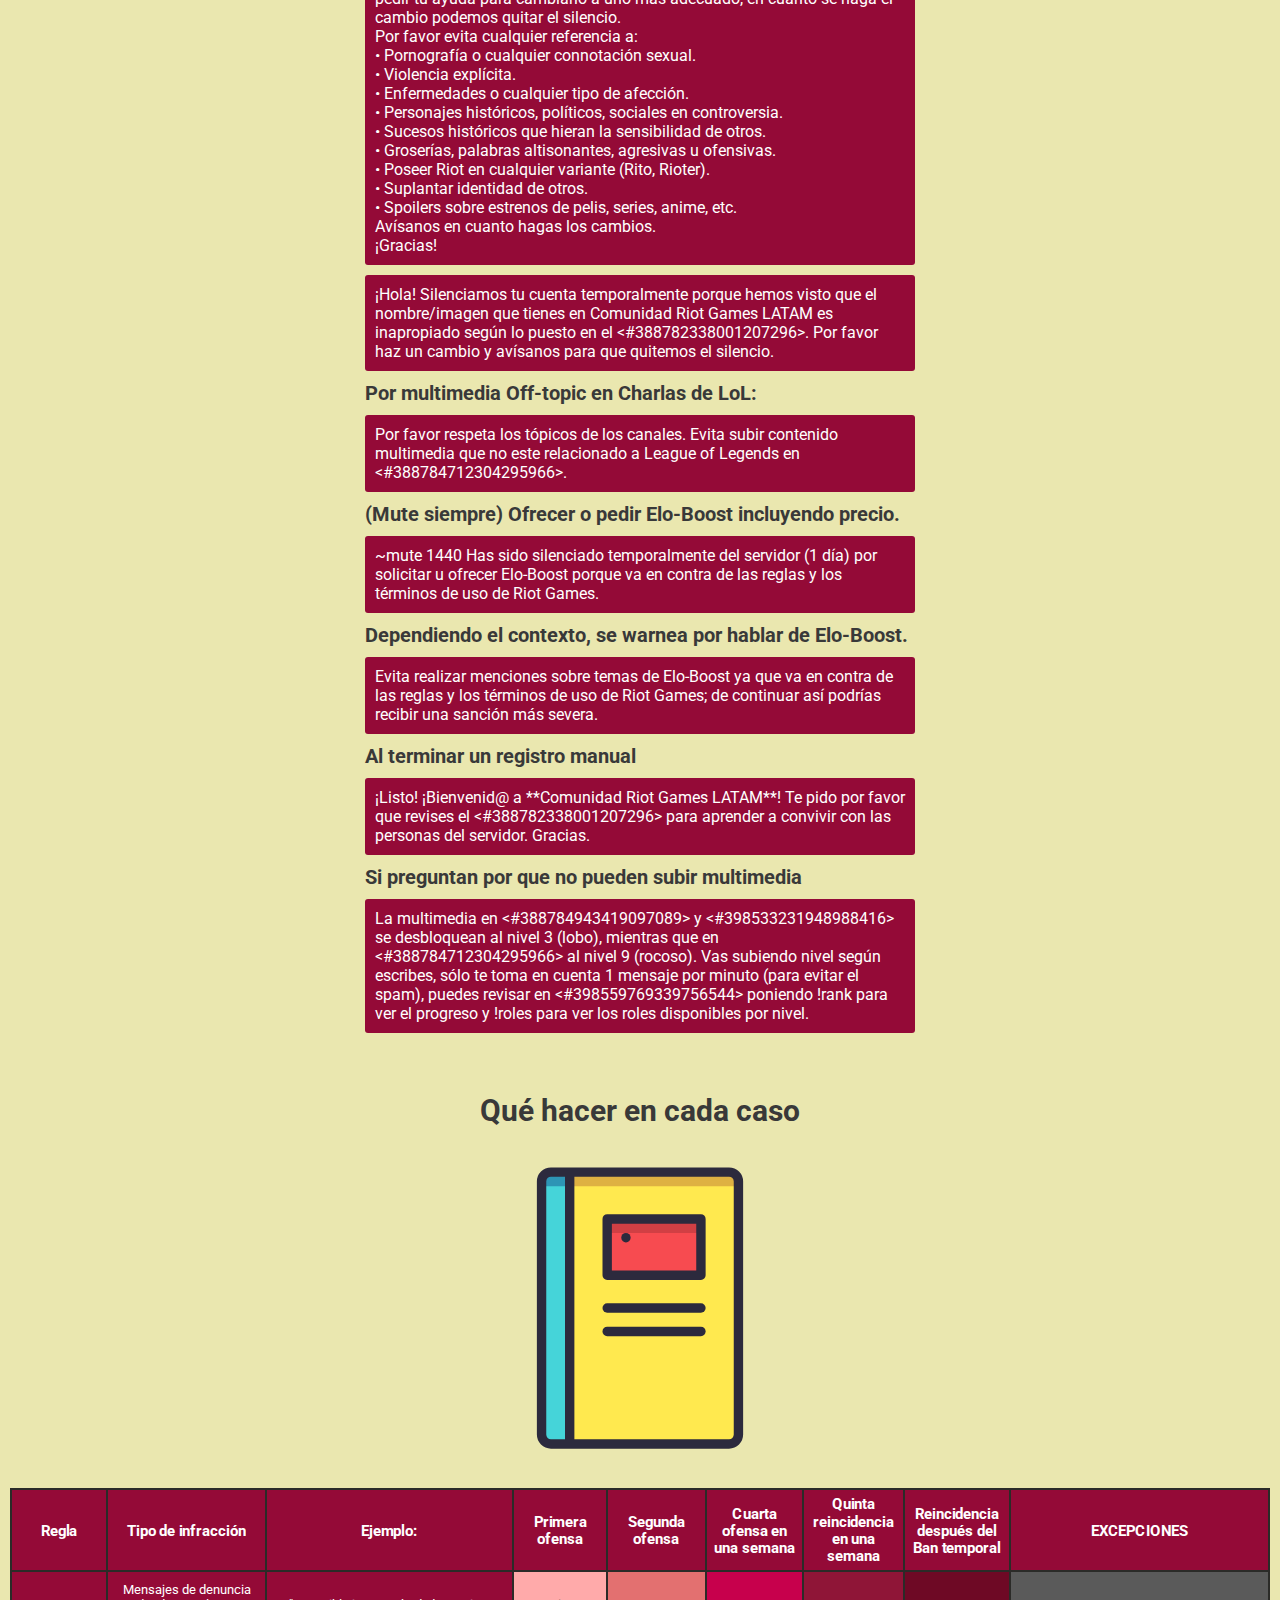
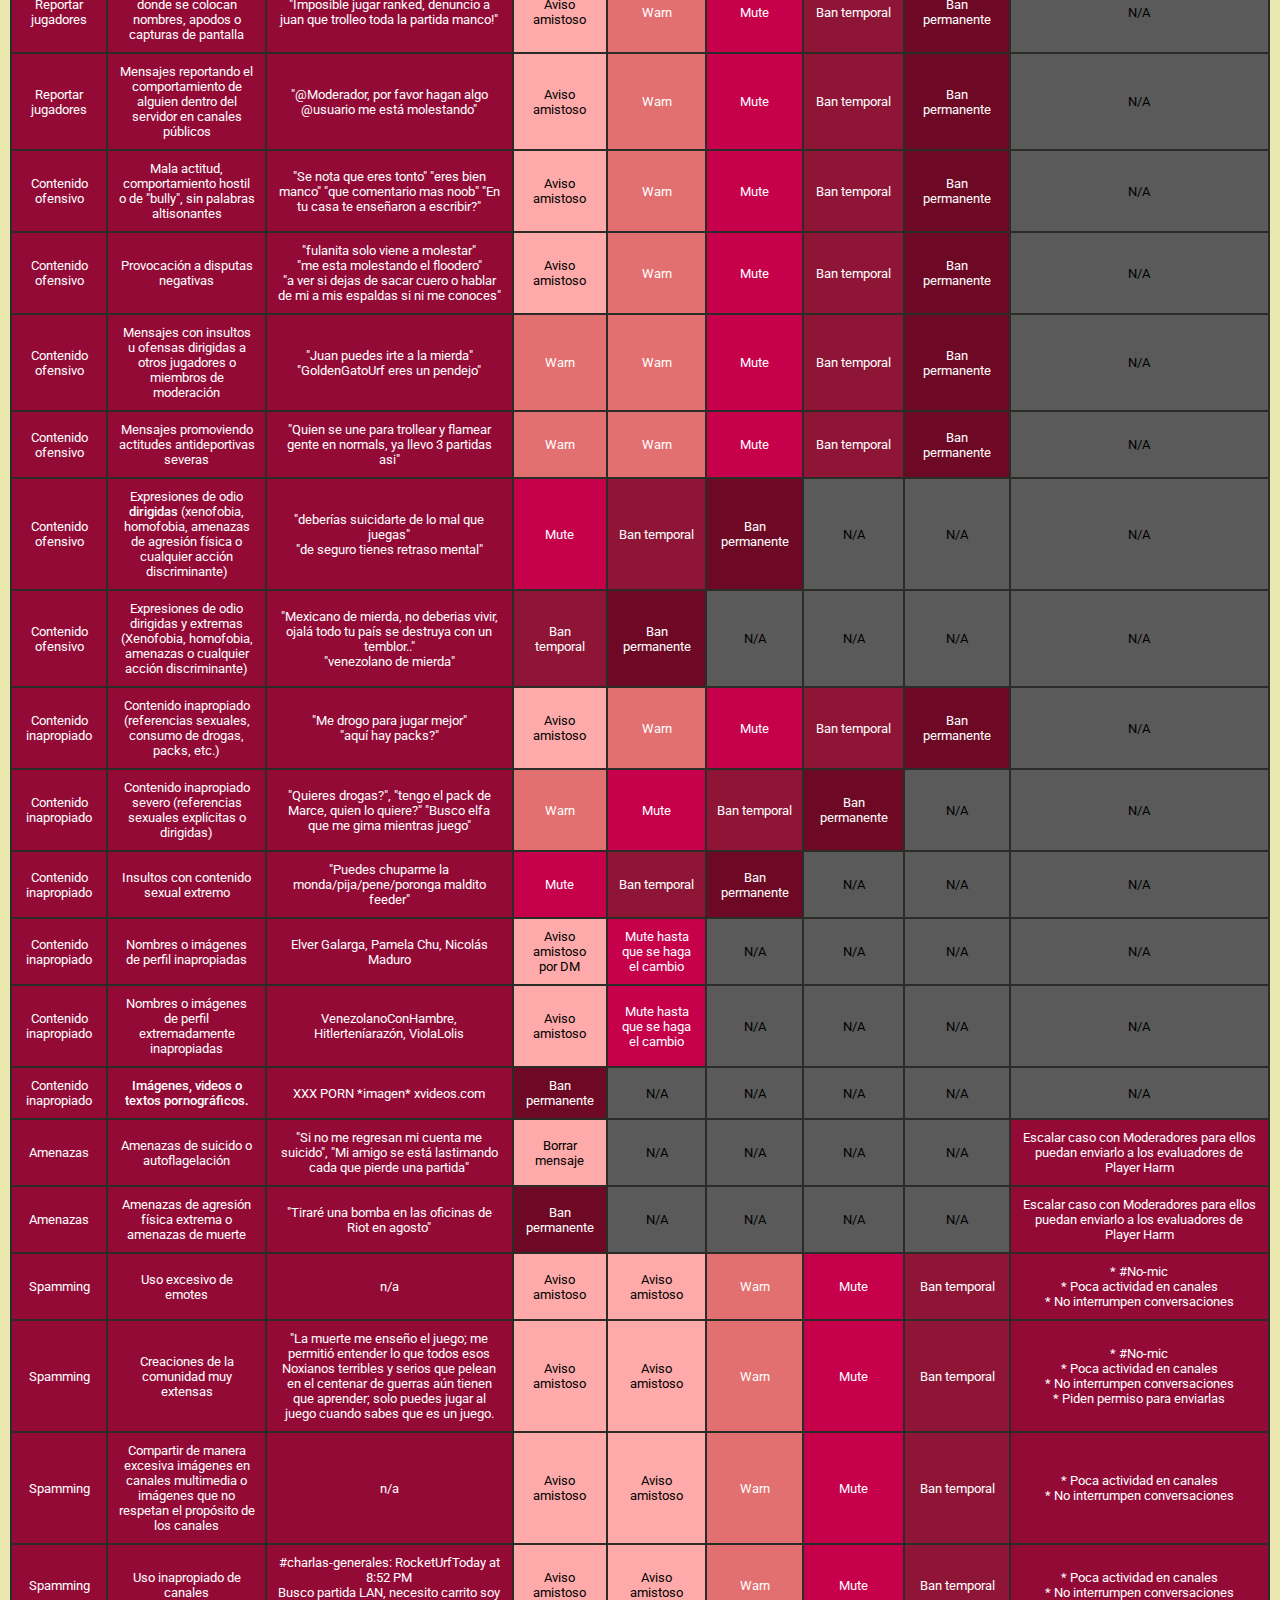
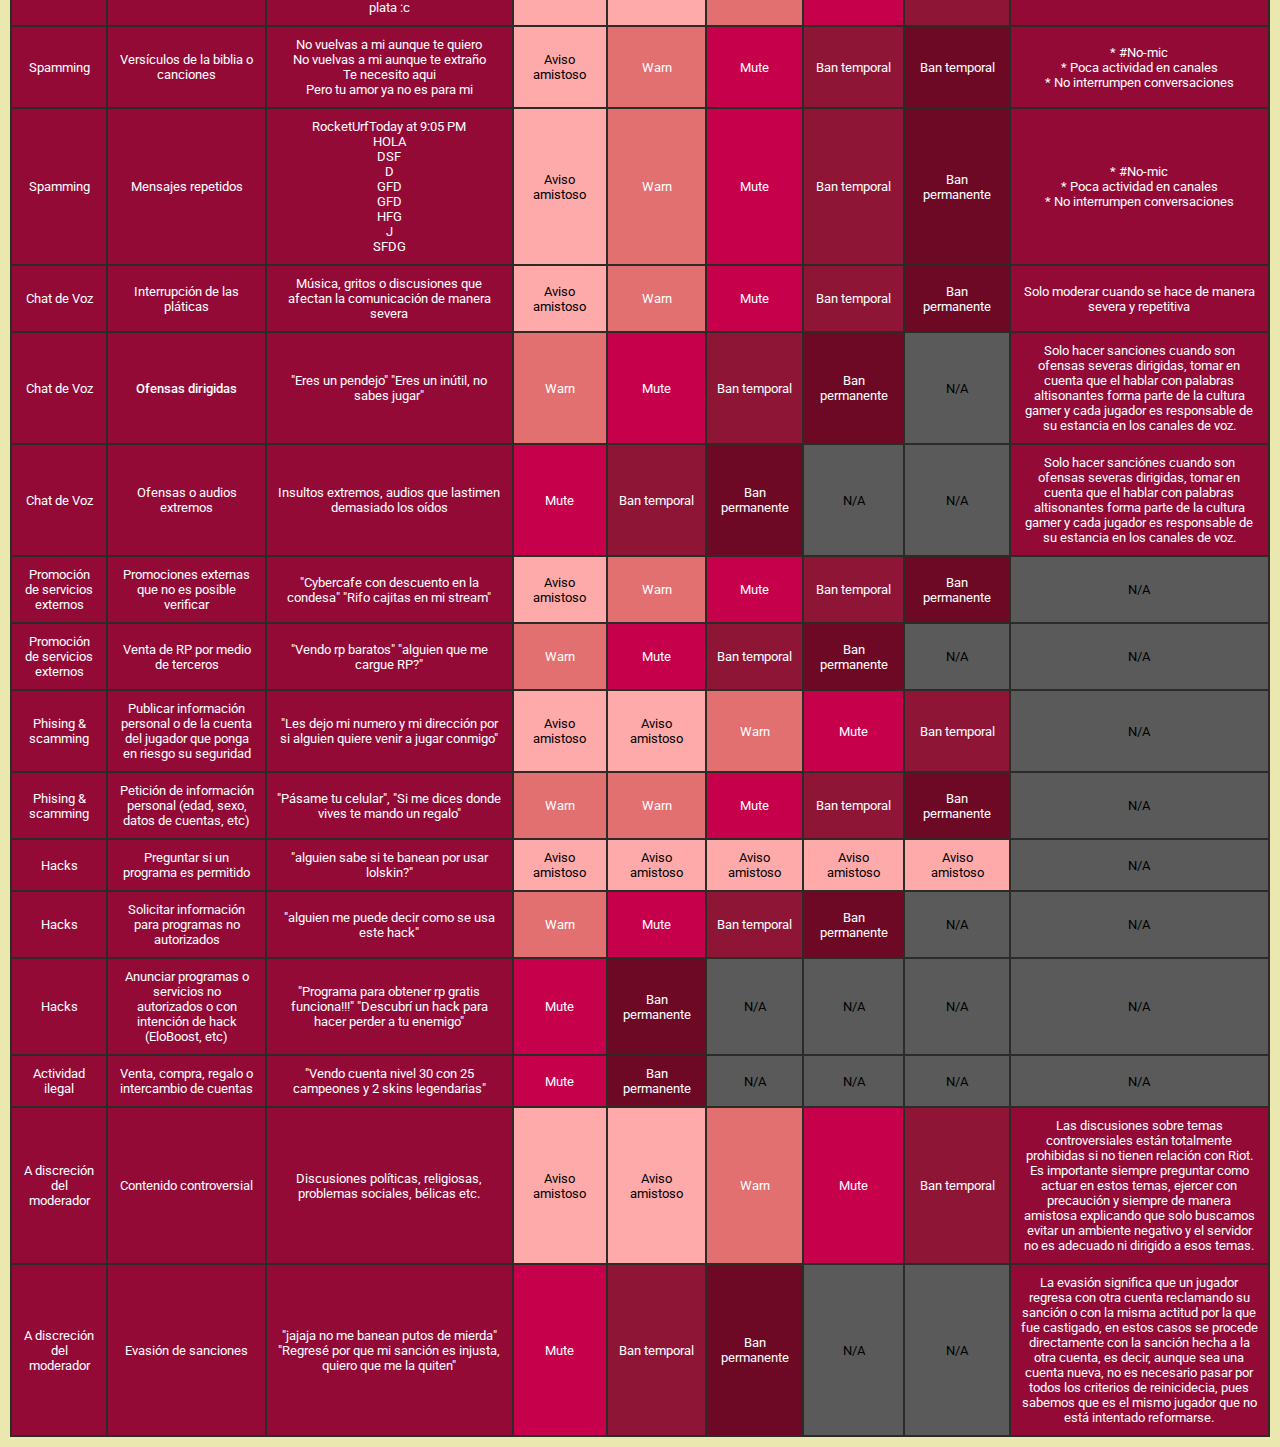
==== commit 7e14bba2: "Add files via upload" ====
--- a/index.html
+++ b/index.html
@@ -32,7 +32,7 @@
 					<p>No se permite:</p>
 					<li>Insultar, provocar, publicar contenido para adultos, expresarse ofensivamente, tener un comportamiento indebido.</li>
 					<li>Mensajes con contenido vacío, repetitivo, realizando publicidad, spoilers de estrenos recientes (tampoco es válido con la opción de spoiler de Discord).</li>
-					<li>Nombres y fotos de perfil inapropiado que hagan referencia a: Contenido sexual explícito, violencia simbólica, ficticia o real, enfermedades o cualquier afección usado de manera despectiva, expresiones de odio, personajes o sucesos históricos, políticos y sociales que puedan herir susceptibilidades, palabras altisonantes, agresivas u ofensivas, la palabra "Riot" en <i>cualquier variante</i>, suplantar la indentidad de otros miembros de la comunidad, spoilers sobre estrenos de películas, etc.</li>
+					<li>Nombres y fotos de perfil inapropiado que hagan referencia a:<br/>Contenido sexual explícito, violencia simbólica, ficticia o real, enfermedades o cualquier afección usado de manera despectiva, expresiones de odio, personajes o sucesos históricos, políticos y sociales que puedan herir susceptibilidades, palabras altisonantes, agresivas u ofensivas, la palabra "Riot" en <i>cualquier variante</i>, suplantar la indentidad de otros miembros de la comunidad, spoilers sobre estrenos de películas, etc.</li>
 					<p>Salas de voz:</p>
 					<li>Todos pueden hacer uso de ellas, estén jugando juntos o no.</li>
 					<li>Debes respetar a jugadores que estén en salas "Solo/Dúo" y "Premade".</li>
--- a/styles/css/main.css
+++ b/styles/css/main.css
@@ -95,7 +95,7 @@
 }
 
 .slide .slide-circle.push {
-	left: 36px;
+	left: 35.5px;
 }
 
 /*Main Content*/
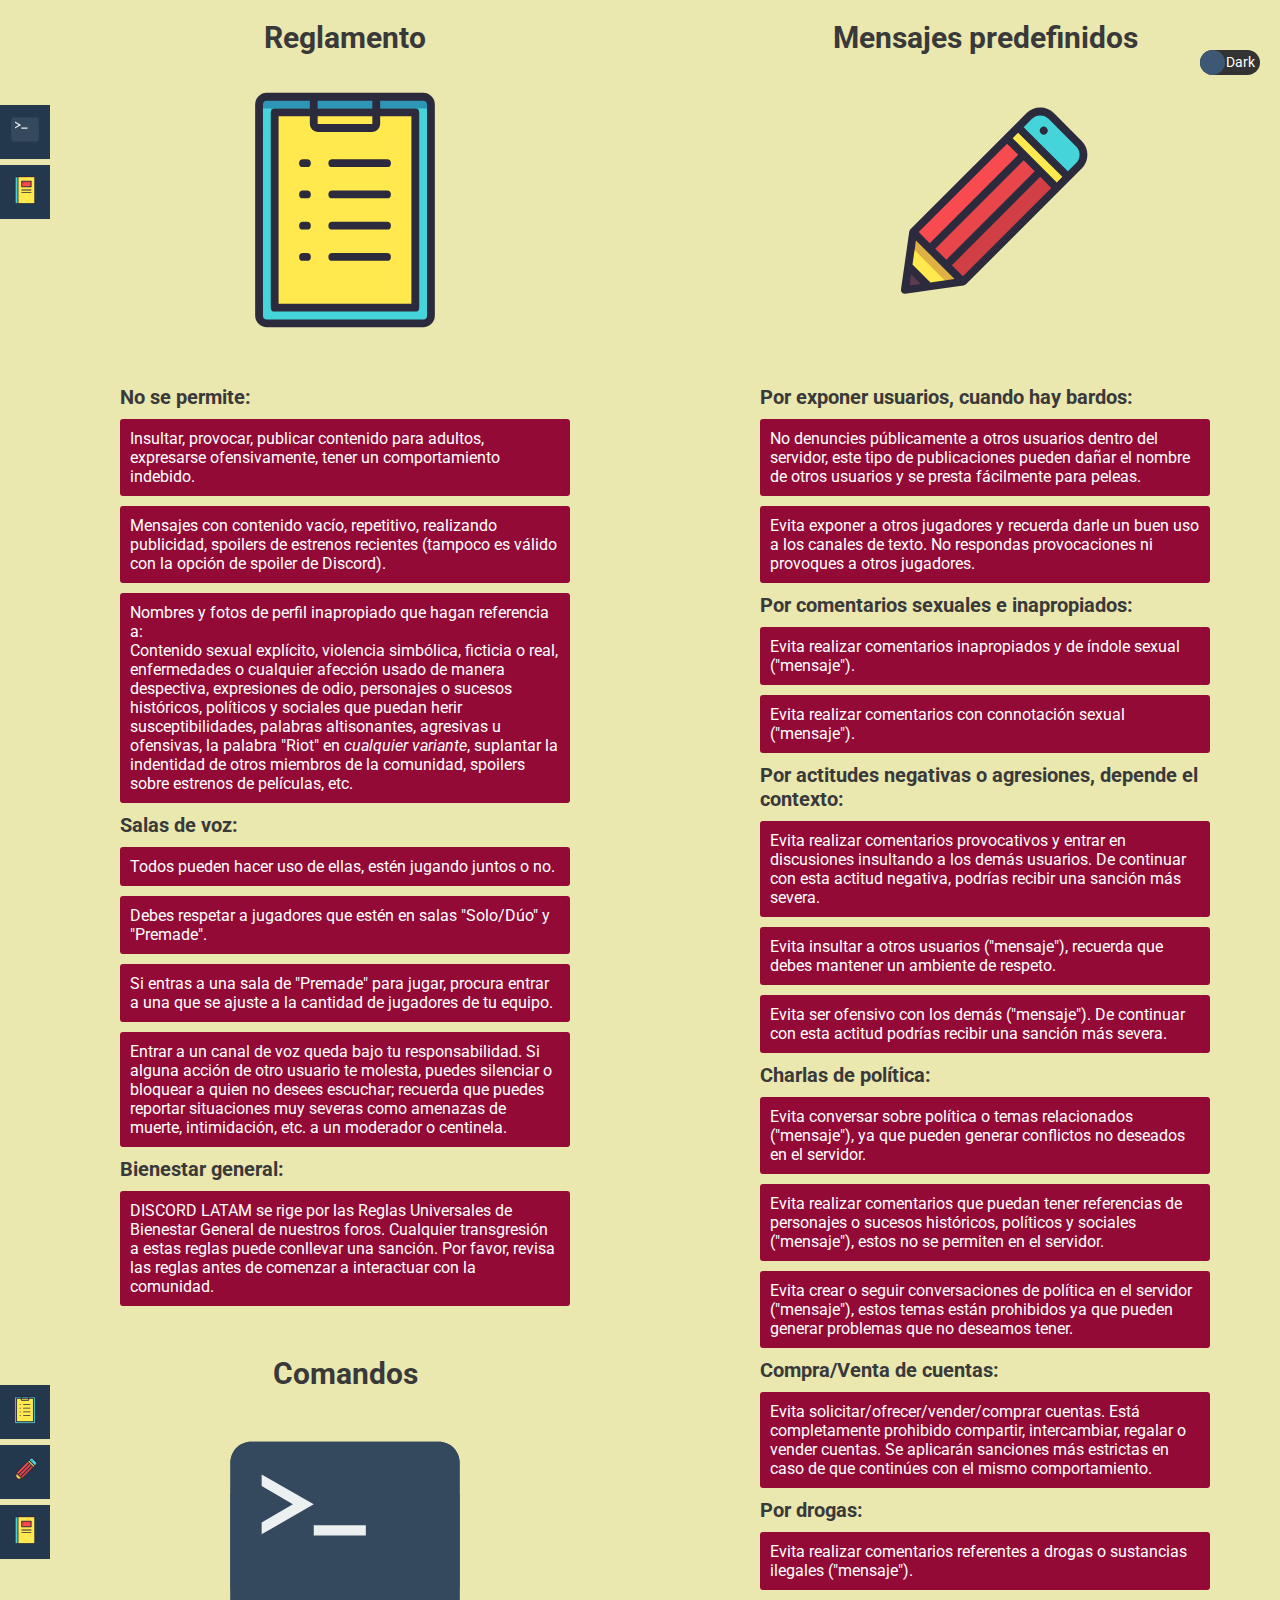
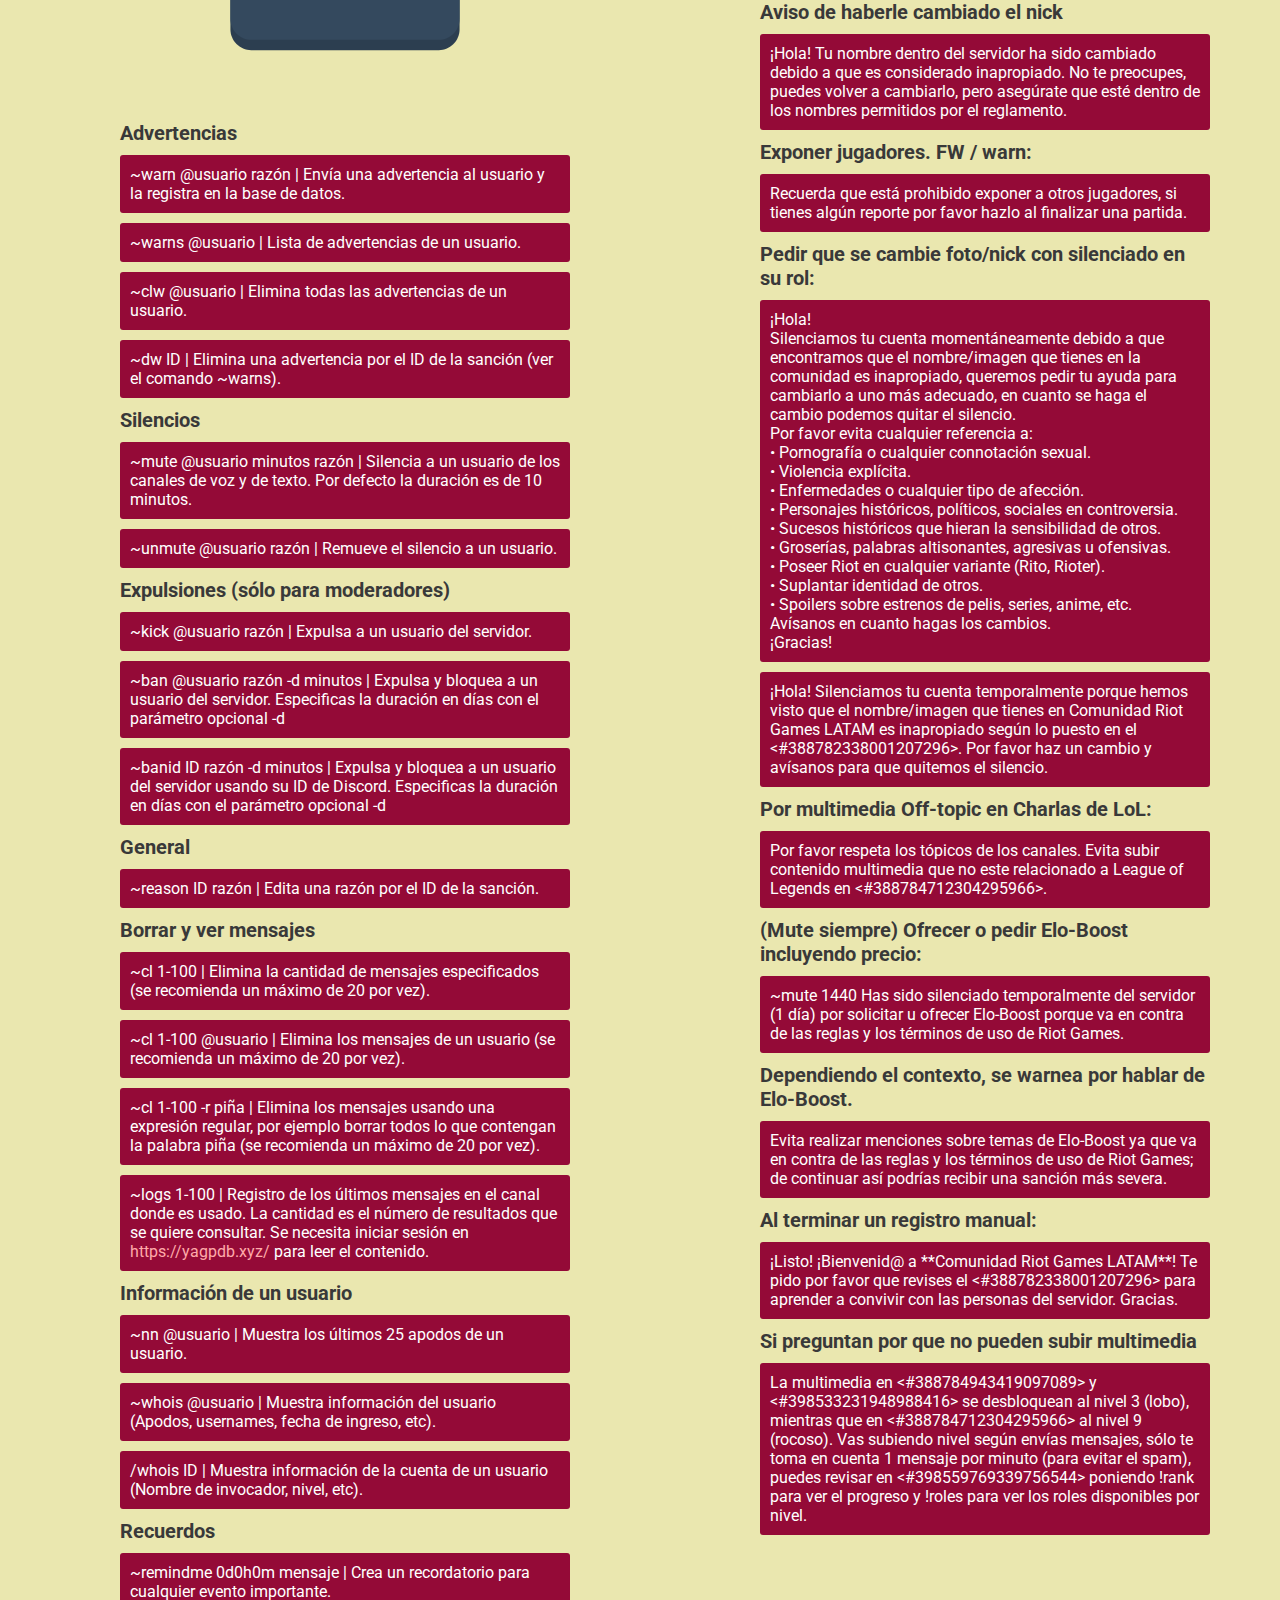
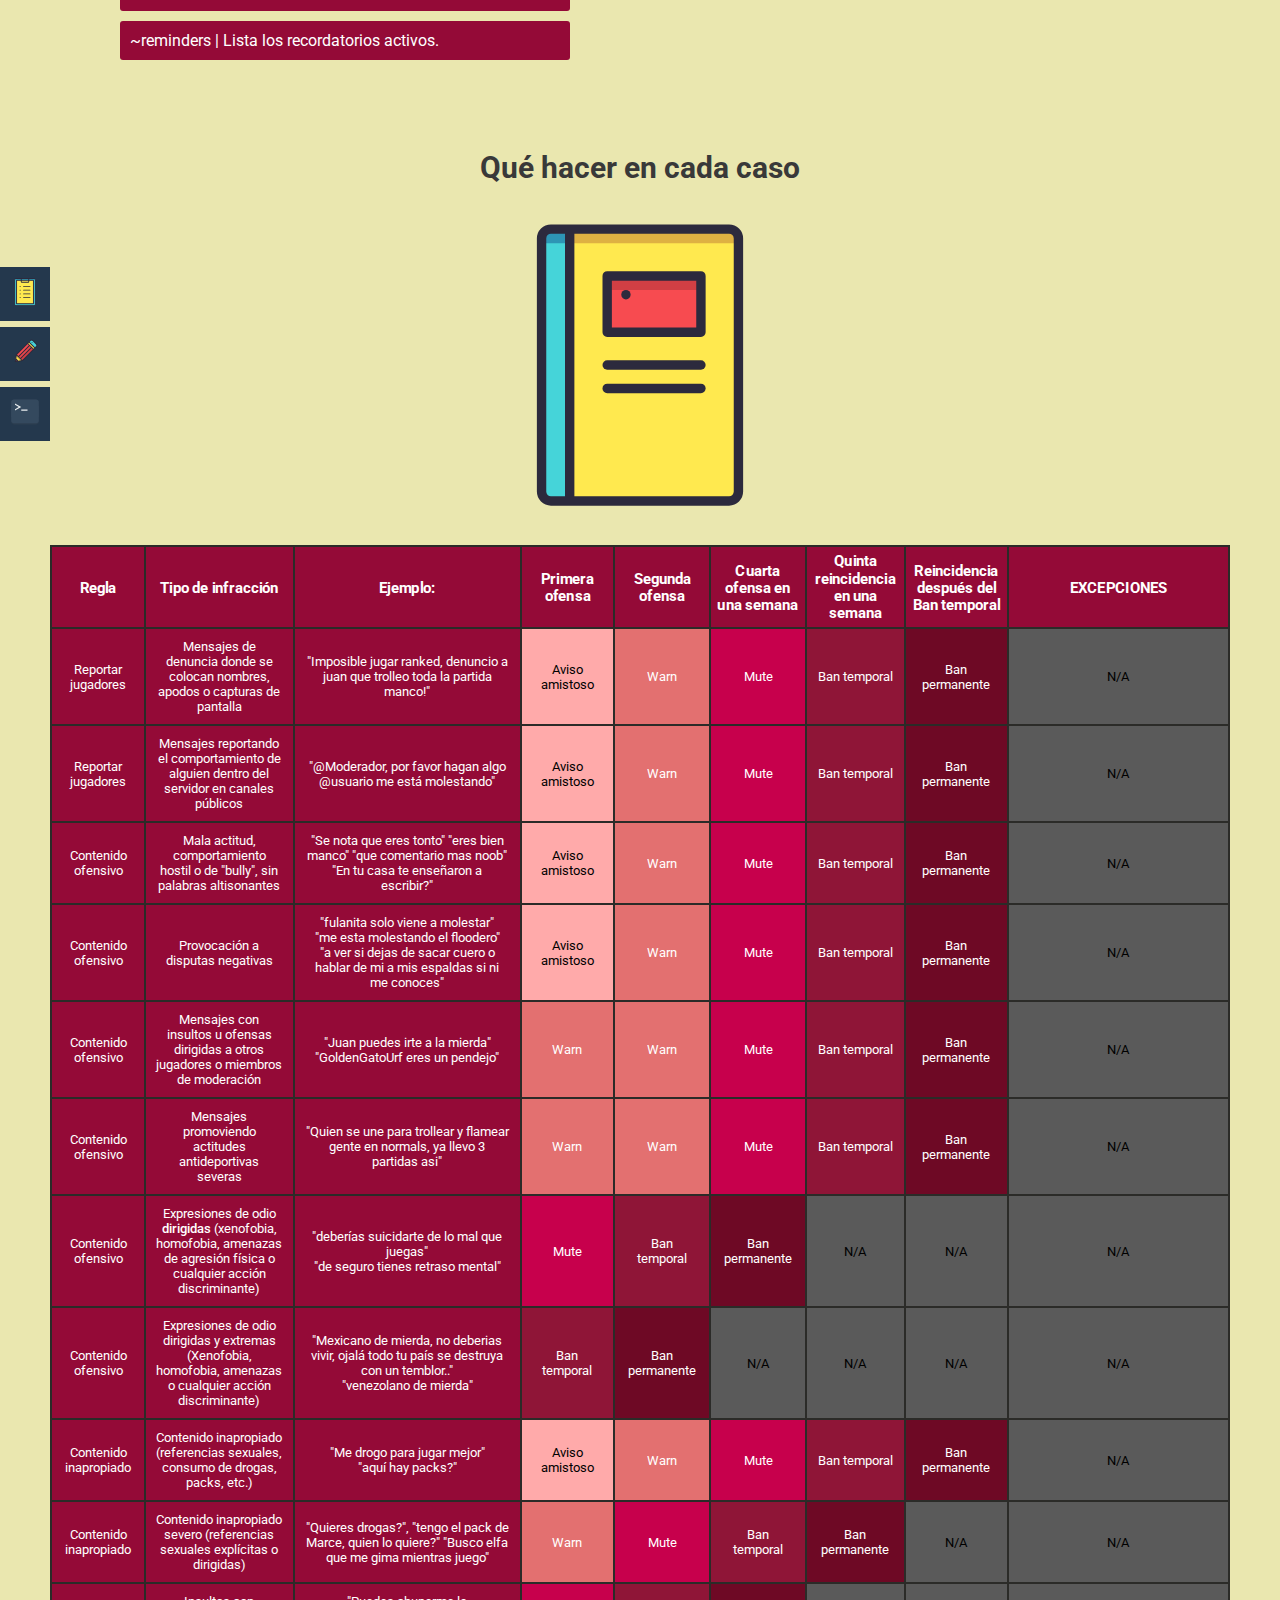
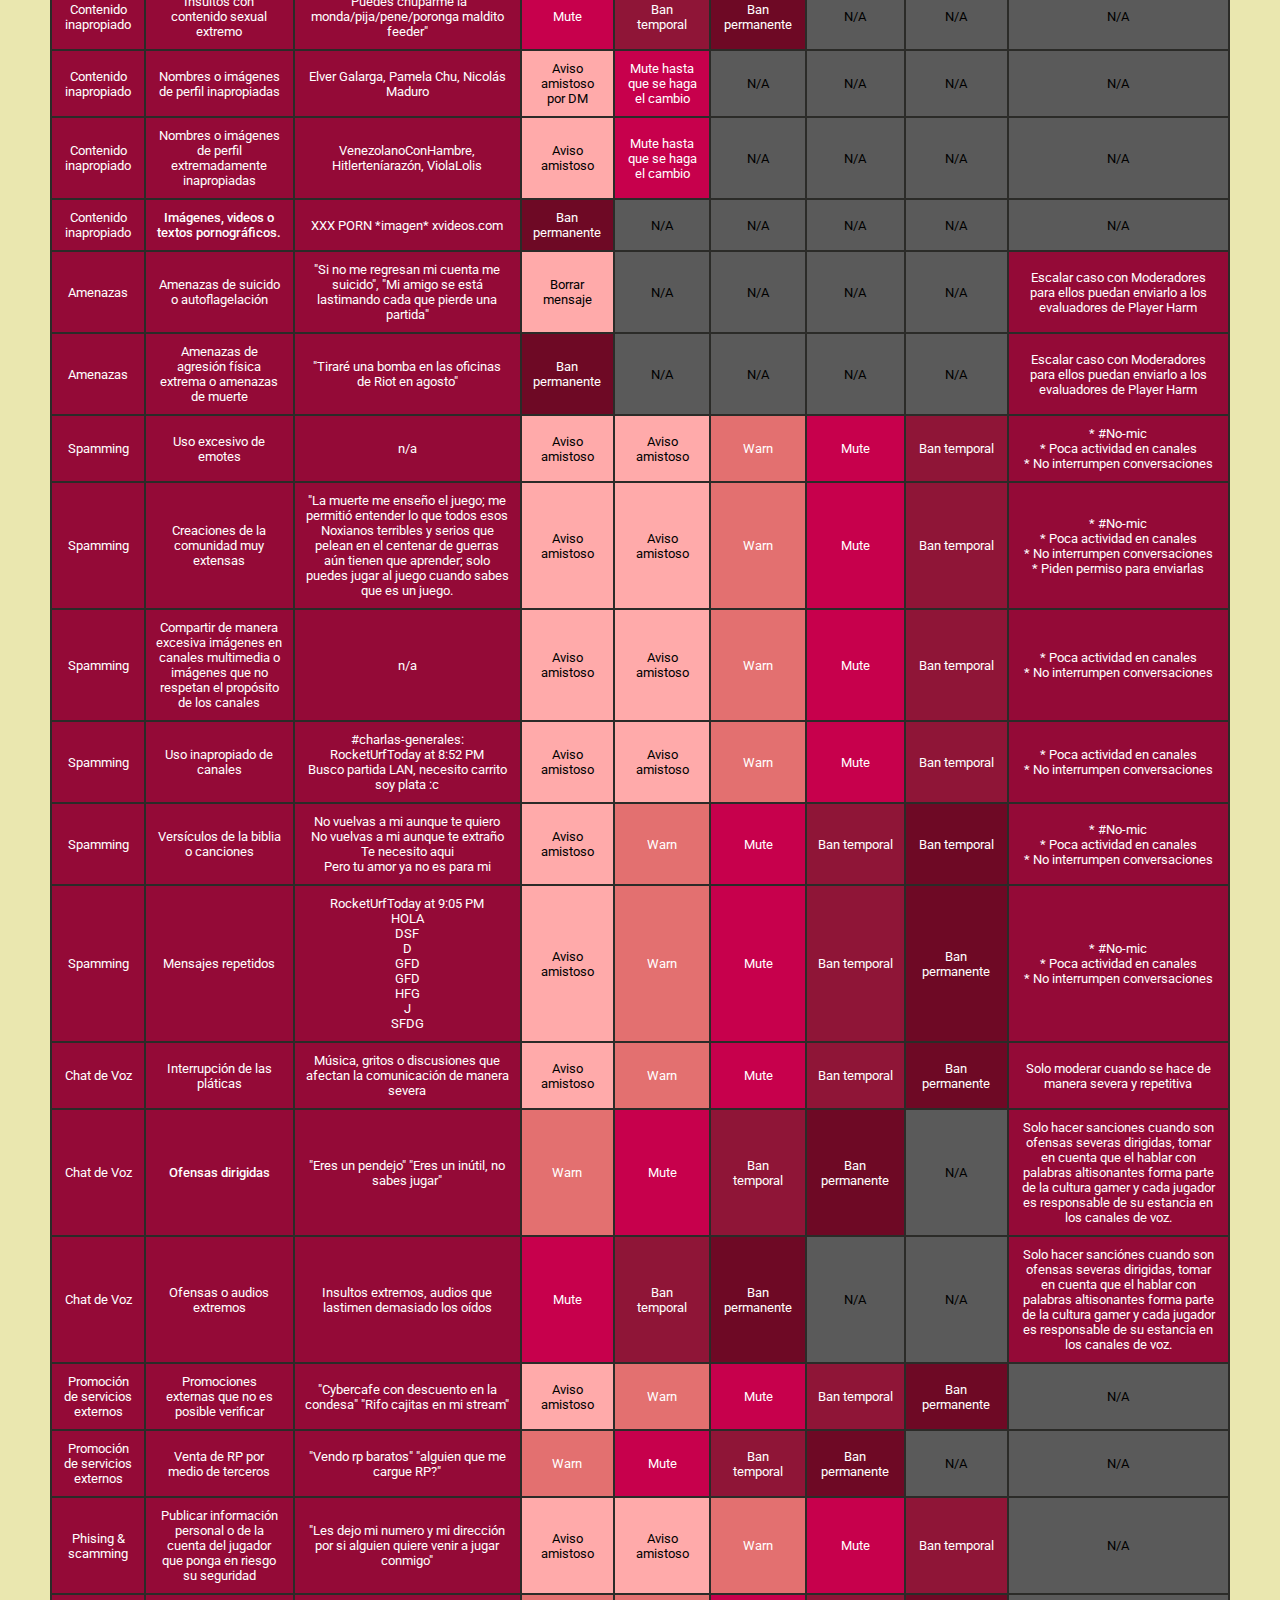
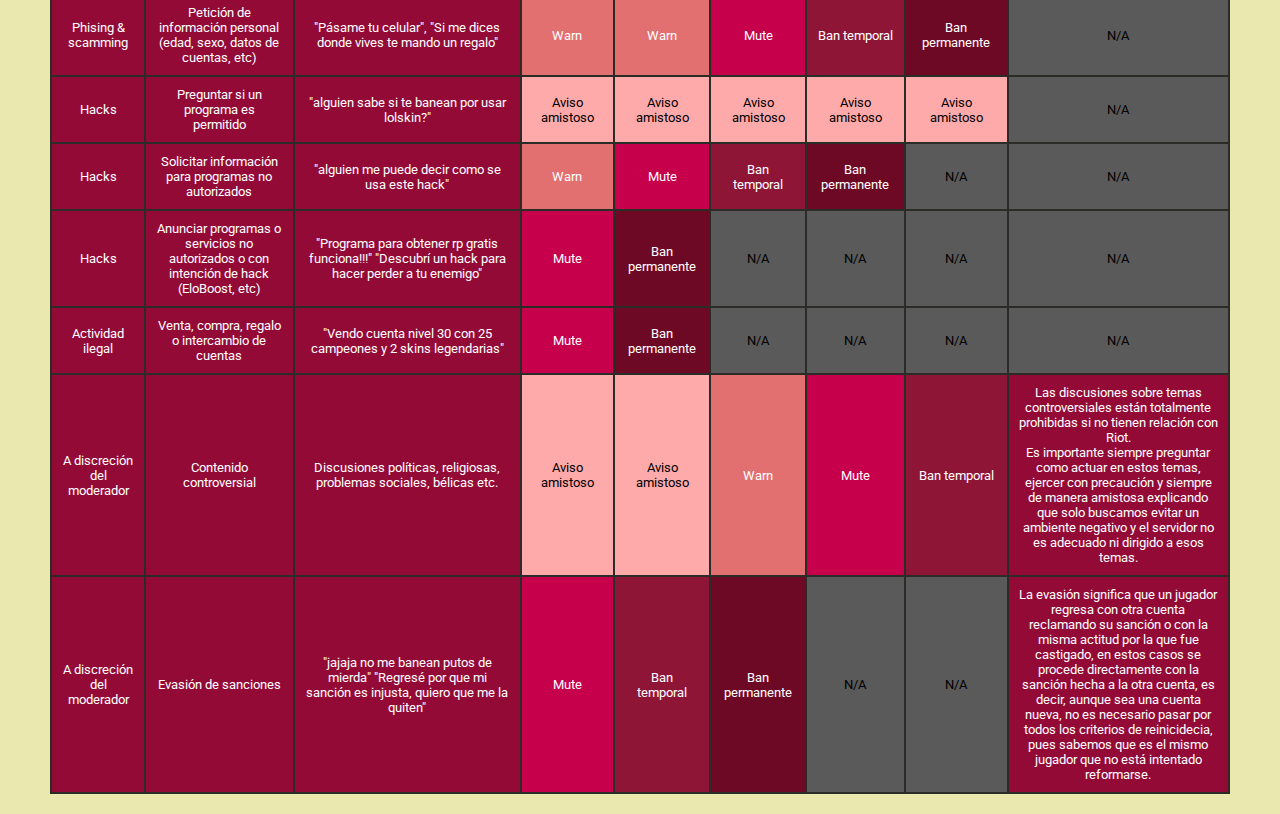
==== commit ce5df0c5: "Add files via upload" ====
--- a/index.html
+++ b/index.html
@@ -11,18 +11,22 @@
 	<div class="slide">
 		<div class="slide-circle"></div>
 	</div>
-	<!--<div class="shortcuts">
-		<a class="comandos" id="comandos" href="#commands">Comandos</a>
-		<a class="queHacer" id="queHacer" href="#howtodo">Qué hacer</a>
-
-		<a class="reglamento" id="reglamento" href="#regulation">Reglamento</a>
-		<a class="mensajesPredefinidos" id="mensajesPredefinidos" href="#predefined_messages">Mensajes predefinidos</a>
-		<a class="queHacer2" id="queHacer2" href="#howtodo">Qué hacer</a>
+	<div class="shortcuts">
+		<a class="comandos" id="comandos" href="#commands"><img src="styles/images/commands.svg" alt="C"></a>
+		<a class="queHacer" id="queHacer" href="#howtodo"><img src="styles/images/what_to_do.svg" alt="Q_H"></a>
+
+		<a class="reglamento" id="reglamento" href="#regulation"><img src="styles/images/regulation.svg" alt="R"></a>
+		<a class="mensajesPredefinidos" id="mensajesPredefinidos" href="#predefined_messages"><img src="styles/images/predefined_messages.svg" alt="P_M"></a>
+		<a class="queHacer2" id="queHacer2" href="#howtodo"><img src="styles/images/what_to_do.svg" alt="Q_H"></a>
 	
-		<a class="reglamento2" id="reglamento2" href="#regulation">Reglamento</a>
-		<a class="mensajesPredefinidos2" id="mensajesPredefinidos2" href="#predefined_messages">Mensajes predefinidos</a>
-		<a class="comandos2" id="comandos2" href="#commands">Comandos</a>
-	</div>-->
+		<a class="reglamento2" id="reglamento2" href="#regulation"><img src="styles/images/regulation.svg" alt="R"></a>
+		<a class="mensajesPredefinidos2" id="mensajesPredefinidos2" href="#predefined_messages"><img src="styles/images/predefined_messages.svg" alt="P_M"></a>
+		<a class="comandos2" id="comandos2" href="#commands"><img src="styles/images/commands.svg" alt="C"></a>
+
+		<a class="reglamento3" id="reglamento3" href="#regulation"><img src="styles/images/regulation.svg" alt="R"></a>
+		<a class="comandos3" id="comandos3" href="#commands"><img src="styles/images/commands.svg" alt="C"></a>
+		<a class="queHacer3" id="queHacer3" href="#howtodo"><img src="styles/images/what_to_do.svg" alt="Q_H"></a>
+	</div>
 	<div class="main-container">
 		<section>
 			<div id="regulation">
@@ -64,7 +68,7 @@
 						<li>~cl 1-100 | Elimina la cantidad de mensajes especificados (se recomienda un máximo de 20 por vez).</li>
 						<li>~cl 1-100 @usuario | Elimina los mensajes de un usuario (se recomienda un máximo de 20 por vez).</li>
 						<li>~cl 1-100 -r piña | Elimina los mensajes usando una expresión regular, por ejemplo borrar todos lo que contengan la palabra piña (se recomienda un máximo de 20 por vez).</li>
-						<li>~logs 1-100 | Registro de los últimos mensajes en el canal donde es usado. La cantidad es el número de resultados que se quiere consultar. Se necesita iniciar sesión en <a href="https://yagpdb.xyz/">https://yagpdb.xyz/</a> para leer el contenido.</li>
+						<li>~logs 1-100 | Registro de los últimos mensajes en el canal donde es usado. La cantidad es el número de resultados que se quiere consultar. Se necesita iniciar sesión en <a href="https://yagpdb.xyz/" target="_blank">https://yagpdb.xyz/</a> para leer el contenido.</li>
 						<p>Información de un usuario</p>
 						<li>~nn @usuario | Muestra los últimos 25 apodos de un usuario.</li>
 						<li>~whois @usuario | Muestra información del usuario (Apodos, usernames, fecha de ingreso, etc).</li>
@@ -79,19 +83,24 @@
 				<h2>Mensajes predefinidos</h2>
 				<img id="rotate" src="styles/images/predefined_messages.svg">
 				<ul>
-					<p>Por exponer usuarios, cuando hay bardos.</p>
+					<p>Por exponer usuarios, cuando hay bardos:</p>
 					<li>No denuncies públicamente a otros usuarios dentro del servidor, este tipo de publicaciones pueden dañar el nombre de otros usuarios y se presta fácilmente para peleas.</li>
 					<li>Evita exponer a otros jugadores y recuerda darle un buen uso a los canales de texto. No respondas provocaciones ni provoques a otros jugadores.</li>
-					<p>Por comentarios sexuales e inapropiados</p>
+					<p>Por comentarios sexuales e inapropiados:</p>
 					<li>Evita realizar comentarios inapropiados y de índole sexual ("mensaje").</li>
 					<li>Evita realizar comentarios con connotación sexual ("mensaje").</li>
-					<p>Por drogas:</p>
-					<li>Evita realizar comentarios referentes a drogas o sustancias ilegales ("mensaje").</li>
 					<p>Por actitudes negativas o agresiones, depende el contexto:</p>
 					<li>Evita realizar comentarios provocativos y entrar en discusiones insultando a los demás usuarios. De continuar con esta actitud negativa, podrías recibir una sanción más severa.</li>
 					<li>Evita insultar a otros usuarios ("mensaje"), recuerda que debes mantener un ambiente de respeto.</li>
+					<li>Evita ser ofensivo con los demás ("mensaje"). De continuar con esta actitud podrías recibir una sanción más severa.</li>
+					<p>Charlas de política:</p>
+					<li>Evita conversar sobre política o temas relacionados ("mensaje"), ya que pueden generar conflictos no deseados en el servidor.</li>
+					<li>Evita realizar comentarios que puedan tener referencias de personajes o sucesos históricos, políticos y sociales ("mensaje"), estos no se permiten en el servidor.</li>
+					<li>Evita crear o seguir conversaciones de política en el servidor ("mensaje"), estos temas están prohibidos ya que pueden generar problemas que no deseamos tener.</li>
 					<p>Compra/Venta de cuentas:</p>
 					<li>Evita solicitar/ofrecer/vender/comprar cuentas. Está completamente prohibido compartir, intercambiar, regalar o vender cuentas. Se aplicarán sanciones más estrictas en caso de que continúes con el mismo comportamiento.</li>
+					<p>Por drogas:</p>
+					<li>Evita realizar comentarios referentes a drogas o sustancias ilegales ("mensaje").</li>
 					<p>Aviso de haberle cambiado el nick</p>
 					<li>¡Hola! Tu nombre dentro del servidor ha sido cambiado debido a que es considerado inapropiado. No te preocupes, puedes volver a cambiarlo, pero asegúrate que esté dentro de los nombres permitidos por el reglamento.</li>
 					<p>Exponer jugadores. FW / warn:</p>
@@ -114,20 +123,21 @@
 					<li>¡Hola! Silenciamos tu cuenta temporalmente porque hemos visto que el nombre/imagen que tienes en Comunidad Riot Games LATAM es inapropiado según lo puesto en el <#388782338001207296>. Por favor haz un cambio y avísanos para que quitemos el silencio.</li>
 					<p>Por multimedia Off-topic en Charlas de LoL:</p>
 					<li>Por favor respeta los tópicos de los canales. Evita subir contenido multimedia que no este relacionado a League of Legends en <#388784712304295966>.</li>
-					<p>(Mute siempre) Ofrecer o pedir Elo-Boost incluyendo precio.</p>
+					<p>(Mute siempre) Ofrecer o pedir Elo-Boost incluyendo precio:</p>
 					<li>~mute 1440 Has sido silenciado temporalmente del servidor (1 día) por solicitar u ofrecer Elo-Boost porque va en contra de las reglas y los términos de uso de Riot Games.</li>
 					<p>Dependiendo el contexto, se warnea por hablar de Elo-Boost.</p>
 					<li>Evita realizar menciones sobre temas de Elo-Boost ya que va en contra de las reglas y los términos de uso de Riot Games; de continuar así podrías recibir una sanción más severa.</li>
-					<p>Al terminar un registro manual</p>
+					<p>Al terminar un registro manual:</p>
 					<li>¡Listo! ¡Bienvenid@ a **Comunidad Riot Games LATAM**! Te pido por favor que revises el <#388782338001207296> para aprender a convivir con las personas del servidor. Gracias.</li>
 					<p>Si preguntan por que no pueden subir multimedia</p>
-					<li>La multimedia en <#388784943419097089> y <#398533231948988416> se desbloquean al nivel 3 (lobo), mientras que en <#388784712304295966> al nivel 9 (rocoso). Vas subiendo nivel según escribes, sólo te toma en cuenta 1 mensaje por minuto (para evitar el spam), puedes revisar en <#398559769339756544> poniendo !rank para ver el progreso y !roles para ver los roles disponibles por nivel.</li>
+					<li>La multimedia en <#388784943419097089> y <#398533231948988416> se desbloquean al nivel 3 (lobo), mientras que en <#388784712304295966> al nivel 9 (rocoso). Vas subiendo nivel según envías mensajes, sólo te toma en cuenta 1 mensaje por minuto (para evitar el spam), puedes revisar en <#398559769339756544> poniendo !rank para ver el progreso y !roles para ver los roles disponibles por nivel.</li>
 				</ul>
 			</div>
 
 			<div class="howtodo" id="howtodo">
 					<h2>Qué hacer en cada caso</h2>
-					<img src="styles/images/what_to_do.svg">
+					<!--<img src="styles/images/what_to_do.svg">-->
+					<svg data-name="Layer 2" id="Layer_2" viewBox="0 0 64 64" xmlns="http://www.w3.org/2000/svg"><defs><style>.cls-1{fill:#ffe94f;}.cls-2{fill:#deb142;}.cls-3{fill:#f74b50;}.cls-4{fill:#d13f44;}.cls-5{fill:#45d4d9;}.cls-6{fill:#2d95b5;}.cls-7{fill:#2c2a3d;}</style></defs><title/><rect class="cls-1" height="58" rx="2" ry="2" width="42" x="11" y="3"/><path class="cls-2" d="M13,3H51a2,2,0,0,1,2,2V6a0,0,0,0,1,0,0H11a0,0,0,0,1,0,0V5A2,2,0,0,1,13,3Z"/><rect class="cls-3" height="12" width="20" x="25" y="12.92"/><rect class="cls-4" height="3" width="20" x="25" y="13"/><path class="cls-5" d="M13,3h4a0,0,0,0,1,0,0V61a0,0,0,0,1,0,0H13a2,2,0,0,1-2-2V5a2,2,0,0,1,2-2Z"/><path class="cls-6" d="M13,3h4a0,0,0,0,1,0,0V6a0,0,0,0,1,0,0H11a0,0,0,0,1,0,0V5A2,2,0,0,1,13,3Z"/><path class="cls-7 what_to_do_svg" d="M51,2H13a3,3,0,0,0-3,3V59a3,3,0,0,0,3,3H51a3,3,0,0,0,3-3V5A3,3,0,0,0,51,2ZM13,60a1,1,0,0,1-1-1V5a1,1,0,0,1,1-1h3V60Zm39-1a1,1,0,0,1-1,1H18V4H51a1,1,0,0,1,1,1Z"/><path class="cls-7" d="M45,12H25a1,1,0,0,0-1,1V25a1,1,0,0,0,1,1H45a1,1,0,0,0,1-1V13A1,1,0,0,0,45,12ZM44,24H26V14H44Z"/><path class="cls-7" d="M45,31H25a1,1,0,0,0,0,2H45a1,1,0,0,0,0-2Z"/><path class="cls-7" d="M45,36H25a1,1,0,0,0,0,2H45a1,1,0,0,0,0-2Z"/><circle class="cls-7" cx="29" cy="17" r="1"/></svg>
 					<table>
 						<thead>
 							<th>Regla</th>
@@ -573,8 +583,10 @@
 				$('h2').toggleClass('darkTitle');
 				$('p').toggleClass('darkParagraph');
 				$('.main-container section div ul li').toggleClass('darkLi');
-				$('.howtodo table td').toggleClass('darkTable');
-				$('.howtodo table tr').toggleClass('darkTable');
+
+				$('.howtodo table').toggleClass('darkTable');
+				$('.howtodo table td').toggleClass('darkTdr');
+				$('.howtodo table tr').toggleClass('darkTdr');
 
 				$('.howtodo table .fw').toggleClass('darkFriendlyWarn');
 				$('.howtodo table .warn').toggleClass('darkWarn');
@@ -585,14 +597,16 @@
 				$('.slide').toggleClass('darkSlide');
 				$('.slide-circle').toggleClass('darkSlideCircle');
 
-				/*$('.reglamento').toggleClass('darkRegulation');
+				$('.what_to_do_svg').toggleClass('darkSvg');
+
+				$('.reglamento').toggleClass('darkRegulation');
 				$('.reglamento2').toggleClass('darkRegulation2');
 				$('.mensajesPredefinidos').toggleClass('darkPredefinedMessages');
 				$('.mensajesPredefinidos2').toggleClass('darkPredefinedMessages2');
 				$('.comandos').toggleClass('darkCommands');
 				$('.comandos2').toggleClass('darkCommands2');
 				$('.queHacer').toggleClass('darkHowToDo');
-				$('.queHacer2').toggleClass('darkHowToDo2');*/
+				$('.queHacer2').toggleClass('darkHowToDo2');
 			});
 		});
 	</script>
--- a/styles/css/main.css
+++ b/styles/css/main.css
@@ -9,6 +9,7 @@
 	--linkColorHover: #FFD3D3;
 
 	/*Table colors*/
+	--tableBg: #2b2b28;
 	--friendlyWarnColor: #FFAAAA;
 	--warnColor: #E37070;
 	--muteColor: #C7004C;
@@ -17,10 +18,10 @@
 	--naColor: #5A5A5A;
 
 	/*Shortcuts Colors*/
-	--bgShortcuts: #34495E;
+	--bgShortcuts: #24384D;
 	--shortcutsColor: #fff;
 	--shortcutsColorHover: #00A8FF;
-	--shortcutsBgColorHover: #333;
+	--shortcutsBgColorHover: #12202E;
 
 	/*Dark Theme*/
 
@@ -28,7 +29,8 @@
 	--darkTitle: #fff;
 	--darkParagraph: #fff;
 	--darkLi: #411E8F;
-	--darkTable: #310A5D;
+	--darkTable: #C5C5C5;
+	--darkTdr: #310A5D;
 
 	--darkFriendlyWarn: #9861D7;
 	--darkFriendlyWarnColor: #fff;
@@ -47,6 +49,13 @@
 	--darkShortcutsBgColorHover: #410881;
 }
 
+/*Scroll*/
+
+::webkit-scrollbar {
+	width: 10px;
+	height: 10px;
+}
+
 /*General*/
 
 * {
@@ -61,7 +70,6 @@
 body {
 	background-color: var(--bgColor);
 	font-family: var(--mainFont);
-	overflow-x: hidden;
 }
 
 b { font-weight: 500; }
@@ -83,15 +91,26 @@
 	z-index: 2;
 }
 
+.slide::before {
+	position: absolute;
+	top: 4px;
+	font-size: 14px;
+	content: 'Dark';
+	color: #fff;
+	right: 5px;
+	transition: left .2s, right .2s;
+}
+
 .slide .slide-circle {
 	width: 25px;
-	height: 25px;
+	height: 25.4px;
 	background-color: #3D5874;
 	position: absolute;
 	top: 0;
 	left: 0;
 	border-radius: 30px;
 	transition: left .3s;
+	z-index: 1;
 }
 
 .slide .slide-circle.push {
@@ -126,12 +145,15 @@
 	z-index: 1;
 }
 
-.main-container section div img {
+.main-container section div img,
+.main-container section div svg {
 	width: 300px;
 	margin: 30px 0;
 }
 
 .main-container #rotate { transform: rotateZ(45deg); }
+
+/*.howtodo .darkSvg { fill: #581B00; }*/
 
 .main-container section div ul { margin: 20px 0; }
 
@@ -154,11 +176,10 @@
 
 .main-container .howtodo {
 	max-width: 100%;
-	padding: 10px;
 }
 
 .howtodo table {
-	background-color: #2b2b28;
+	background-color: var(--tableBg);
 	font-size: 13px;
 	text-align: center;
 	color: #fff;
@@ -192,10 +213,13 @@
 
 a#comandos,
 a#comandos2,
+a#comandos3,
 a#queHacer,
 a#queHacer2,
+a#queHacer3,
 a#reglamento,
 a#reglamento2,
+a#reglamento3,
 a#mensajesPredefinidos,
 a#mensajesPredefinidos2 {
 	color: var(--shortcutsColor);
@@ -206,32 +230,48 @@
 	transition: background .5s, color .2s, padding .5s;
 	position: absolute;
 	left: 0;
-	min-width: 100px;
+}
+
+.shortcuts img {
+	width: 30px;
 }
 
 a#comandos { top: 100px; }
 
-a#queHacer { top: 150px; }
+a#queHacer { top: 160px; }
+
 
 a#reglamento { top: 1380px; }
 
-a#mensajesPredefinidos { top: 1430px; }
-
-a#queHacer2 { top: 1480px; }
+a#mensajesPredefinidos { top: 1440px; }
+a#mensajesPredefinidos img { transform: rotateZ(45deg); }
+
+a#queHacer2 { top: 1500px; }
+
 
 a#reglamento2 { top: 3462px; }
 
-a#mensajesPredefinidos2 { top: 3512px; }
-
-a#comandos2 { top: 3562px; }
-
+a#mensajesPredefinidos2 { top: 3522px; }
+a#mensajesPredefinidos2 img { transform: rotateZ(45deg); }
+
+a#comandos2 { top: 3582px; }
+
+
+a#reglamento3 { display: none; }
+
+a#comandos3 { display: none; }
+
+a#queHacer3 { display: none; }
 
 a#comandos:hover,
 a#comandos2:hover,
+a#comandos3:hover,
 a#queHacer:hover,
 a#queHacer2:hover,
+a#queHacer3:hover,
 a#reglamento:hover,
 a#reglamento2:hover,
+a#reglamento3:hover,
 a#mensajesPredefinidos:hover,
 a#mensajesPredefinidos2:hover {
 	background-color: var(--shortcutsBgColorHover);
@@ -252,6 +292,8 @@
 
 .howtodo .darkTable { background-color: var(--darkTable); }
 
+.howtodo .darkTdr { background-color: var(--darkTdr); }
+
 .howtodo .darkFriendlyWarn {
 	color: var(--darkFriendlyWarnColor);
 	background-color: var(--darkFriendlyWarn);
@@ -265,9 +307,19 @@
 
 .howtodo .darkPermBan { background-color: var(--darkPermBan); }
 
-.howtodo .darkNA { color: var(--darkNA); }
+.howtodo .darkNA {
+	color: var(--darkNA);
+	background-color: #240448;
+}
 
 .darkSlide { background-color: var(--darkSlide); }
+
+.darkSlide::before {
+	content: 'Light';
+	color: #141414;
+	right: 25px;
+	font-weight: 500;
+}
 
 .slide .darkSlideCircle { background-color: var(--darkSlideCircle); }
 
@@ -293,4 +345,240 @@
 .shortcuts .darkHowToDo2:hover {
 	background-color: var(--darkShortcutsBgColorHover) !important;
 	color: var(--darkShortcutsColorHover) !important;
+}
+
+@media (max-width: 1316px) {
+	.main-container section div ul {
+		max-width: 450px;
+	}
+
+	.main-container section div img {
+		width: 250px;
+	}
+}
+
+@media (max-width: 1216px) {
+	.main-container section div {
+		max-width: 950px;
+	}
+
+	.main-container section div ul {
+		max-width: inherit;
+	}
+
+	a#reglamento { top: 1180px; }
+
+	a#mensajesPredefinidos { top: 1240px; }
+
+	a#queHacer2 { top: 1300px; }
+
+
+	a#reglamento2 { top: 5200px; }
+
+	a#mensajesPredefinidos2 { top: 5260px; }
+
+	a#comandos2 { top: 5320px; }
+
+
+	a#reglamento3 { top: 2900px; display: inherit; }
+
+	a#comandos3 { top: 2960px; display: inherit; }
+
+	a#queHacer3 { top: 3020px; display: inherit; }
+}
+
+@media (max-width: 925px) {
+	a#reglamento { top: 1230px; }
+
+	a#mensajesPredefinidos { top: 1290px; }
+
+	a#queHacer2 { top: 1350px; }
+
+
+	a#reglamento3 { top: 3100px; }
+
+	a#comandos3 { top: 3160px; }
+
+	a#queHacer3 { top: 3220px; }
+
+
+	a#reglamento2 { top: 5300px; }
+
+	a#mensajesPredefinidos2 { top: 5360px; }
+
+	a#comandos2 { top: 5420px; }
+}
+
+@media (max-width: 880px) {
+	a#reglamento2 { top: 5400px; }
+
+	a#mensajesPredefinidos2 { top: 5460px; }
+
+	a#comandos2 { top: 5520px; }
+}
+
+@media (max-width: 820px) {
+	a#reglamento2 { top: 5500px; }
+
+	a#mensajesPredefinidos2 { top: 5560px; }
+
+	a#comandos2 { top: 5620px; }
+}
+
+@media (max-width: 777px) {
+	a#reglamento2 { top: 5600px; }
+
+	a#mensajesPredefinidos2 { top: 5660px; }
+
+	a#comandos2 { top: 5720px; }
+}
+
+@media (max-width: 750px) {
+	a#reglamento { top: 1330px; }
+
+	a#mensajesPredefinidos { top: 1390px; }
+
+	a#queHacer2 { top: 1450px; }
+
+
+	a#reglamento3 { top: 3200px; }
+
+	a#comandos3 { top: 3260px; }
+
+	a#queHacer3 { top: 3320px; }
+}
+
+@media (max-width: 735px) {
+	a#reglamento2 { top: 5700px; }
+
+	a#mensajesPredefinidos2 { top: 5760px; }
+
+	a#comandos2 { top: 5820px; }
+}
+
+@media (max-width: 700px) {
+	a#reglamento2 { top: 5800px; }
+
+	a#mensajesPredefinidos2 { top: 5860px; }
+
+	a#comandos2 { top: 5920px; }
+}
+
+@media (max-width: 675px) {
+	a#reglamento3 { top: 3300px; }
+
+	a#comandos3 { top: 3360px; }
+
+	a#queHacer3 { top: 3420px; }
+}
+
+@media (max-width: 671px) {
+	a#reglamento2 { top: 5900px; }
+
+	a#mensajesPredefinidos2 { top: 5960px; }
+
+	a#comandos2 { top: 6020px; }
+}
+
+@media (max-width: 665px) {
+	a#reglamento2 { top: 6000px; }
+
+	a#mensajesPredefinidos2 { top: 6060px; }
+
+	a#comandos2 { top: 6120px; }
+}
+
+@media (max-width: 650px) {
+	a#reglamento3 { top: 3400px; }
+
+	a#comandos3 { top: 3460px; }
+
+	a#queHacer3 { top: 3520px; }
+}
+
+@media (max-width: 646px) {
+	a#reglamento2 { top: 6200px; }
+
+	a#mensajesPredefinidos2 { top: 6260px; }
+
+	a#comandos2 { top: 6320px; }
+}
+
+@media (max-width: 610px) {
+	a#reglamento3 { top: 3600px; }
+
+	a#comandos3 { top: 3660px; }
+
+	a#queHacer3 { top: 3720px; }
+}
+
+@media (max-width: 606px) {
+	a#reglamento2 { top: 6400px; }
+
+	a#mensajesPredefinidos2 { top: 6460px; }
+
+	a#comandos2 { top: 6520px; }
+}
+
+@media (max-width: 575px) {
+	a#reglamento { top: 1430px; }
+
+	a#mensajesPredefinidos { top: 1490px; }
+
+	a#queHacer2 { top: 1550px; }
+}
+
+@media (max-width: 568px) {
+	a#reglamento2 { top: 6600px; }
+
+	a#mensajesPredefinidos2 { top: 6660px; }
+
+	a#comandos2 { top: 6720px; }
+}
+
+@media (max-width: 560px) {
+	a#reglamento3 { top: 3900px; }
+
+	a#comandos3 { top: 3960px; }
+
+	a#queHacer3 { top: 4020px; }
+
+
+	a#reglamento2 { top: 6800px; }
+
+	a#mensajesPredefinidos2 { top: 6860px; }
+
+	a#comandos2 { top: 6920px; }
+}
+
+@media (max-width: 540px) {
+	a#reglamento2 { top: 7000px; }
+
+	a#mensajesPredefinidos2 { top: 7060px; }
+
+	a#comandos2 { top: 7120px; }
+}
+
+@media (max-width: 530px) {
+	a#reglamento { top: 1530px; }
+
+	a#mensajesPredefinidos { top: 1590px; }
+
+	a#queHacer2 { top: 1650px; }
+}
+
+@media (max-width: 514px) {
+	a#reglamento2 { top: 7200px; }
+
+	a#mensajesPredefinidos2 { top: 7260px; }
+
+	a#comandos2 { top: 7320px; }
+}
+
+@media (max-width: 513px) {
+	a#reglamento3 { top: 4000px; }
+
+	a#comandos3 { top: 4060px; }
+
+	a#queHacer3 { top: 4120px; }
 }